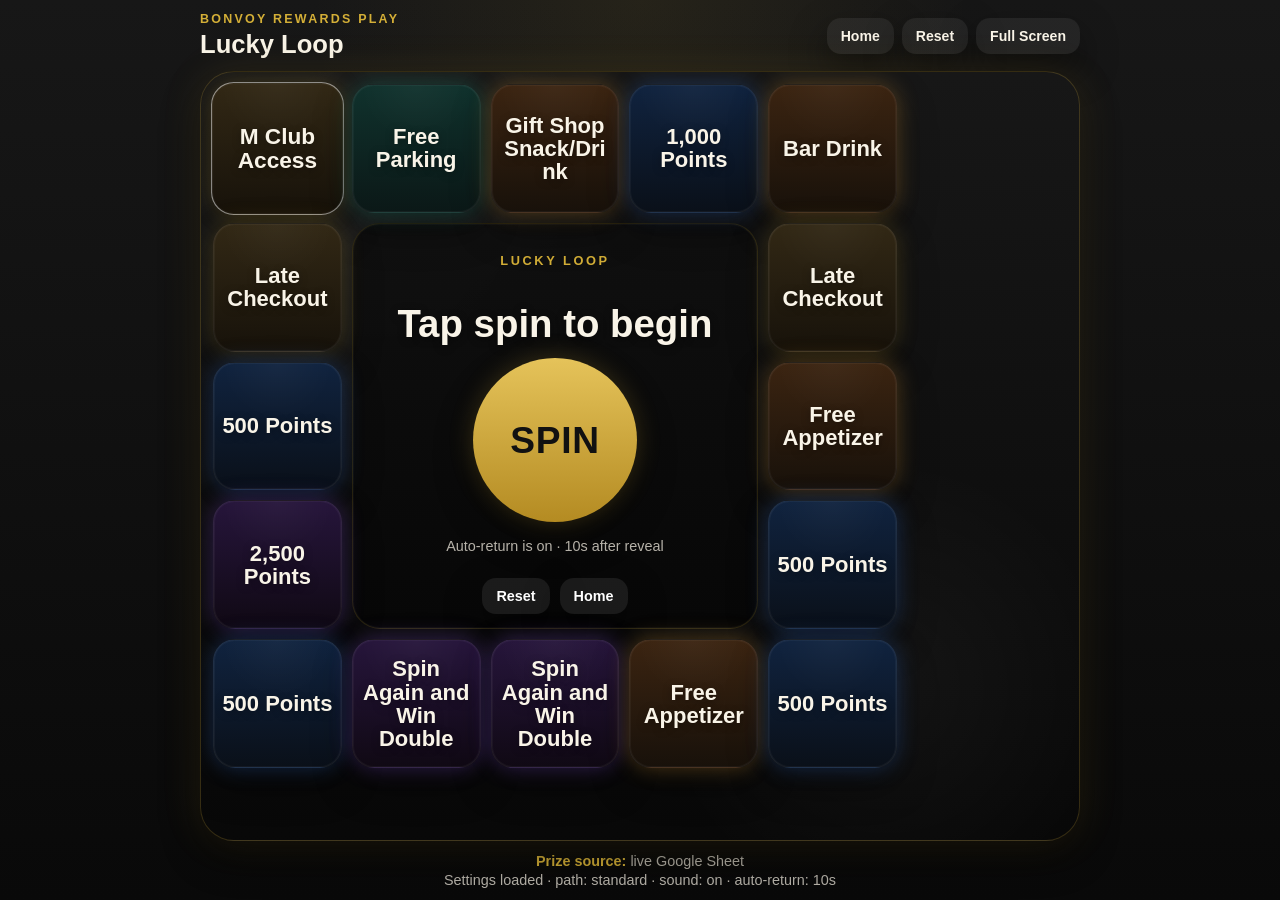
==== lucky-loop.html @ ee883c29 "Add files via upload" ====
<!DOCTYPE html>
<html lang="en">
<head>
  <meta charset="UTF-8" />
  <meta name="viewport" content="width=device-width, initial-scale=1.0" />
  <title>Lucky Loop</title>
  <style>
    :root {
      --bg1: #090909;
      --bg2: #171717;
      --panel: rgba(14, 14, 14, 0.92);
      --border: rgba(212, 175, 55, 0.18);
      --text: #f9f4e8;
      --muted: rgba(249,244,232,0.72);
      --gold: #d4af37;
      --gold-soft: rgba(212,175,55,0.18);
      --shadow: 0 16px 38px rgba(0,0,0,0.45);
    }

    * { box-sizing: border-box; }

    html, body {
      margin: 0;
      min-height: 100%;
      background:
        radial-gradient(circle at top, rgba(212,175,55,0.08), transparent 30%),
        linear-gradient(180deg, var(--bg2), var(--bg1));
      color: var(--text);
      font-family: Arial, Helvetica, sans-serif;
    }

    body {
      display: grid;
      place-items: center;
      padding: 12px;
      overflow: hidden;
    }

    .app {
      width: 100%;
      min-height: calc(100vh - 24px);
      display: grid;
      justify-items: center;
      grid-template-rows: auto 1fr auto;
      gap: 12px;
      position: relative;
    }

    .topbar {
      width: min(96vw, 880px);
      display: flex;
      align-items: center;
      justify-content: space-between;
      gap: 12px;
      color: var(--muted);
      font-size: 0.95rem;
    }

    .topbar .left {
      display: flex;
      align-items: center;
      gap: 12px;
      min-width: 0;
    }

    .title-wrap strong {
      display: block;
      color: var(--gold);
      letter-spacing: 0.18em;
      text-transform: uppercase;
      font-size: 0.78rem;
      margin-bottom: 4px;
    }

    .title-wrap span {
      display: block;
      color: var(--text);
      font-weight: 900;
      font-size: clamp(1.2rem, 2vw, 1.7rem);
      white-space: nowrap;
    }

    .top-actions {
      display: flex;
      align-items: center;
      gap: 8px;
      flex-wrap: wrap;
      justify-content: flex-end;
    }

    .mini-btn {
      border: 0;
      border-radius: 14px;
      background: rgba(255,255,255,0.06);
      color: var(--text);
      padding: 10px 14px;
      font-size: 0.88rem;
      font-weight: 800;
      cursor: pointer;
      box-shadow: var(--shadow);
    }

    .board-shell {
      width: min(96vw, 880px);
      padding: 12px;
      border-radius: 34px;
      border: 1px solid rgba(212,175,55,0.22);
      background:
        linear-gradient(180deg, rgba(24,24,24,0.96), rgba(8,8,8,0.98));
      box-shadow: 0 0 40px rgba(212,175,55,0.12), var(--shadow);
      position: relative;
      overflow: hidden;
    }

    .board-shell::before {
      content: "";
      position: absolute;
      inset: 0;
      background:
        radial-gradient(circle at 20% 20%, rgba(255,255,255,0.06), transparent 26%),
        radial-gradient(circle at 78% 80%, rgba(255,255,255,0.04), transparent 25%);
      pointer-events: none;
    }

    .board {
      position: relative;
      z-index: 1;
      width: min(92vw, 76vh);
      height: min(92vw, 76vh);
      display: grid;
      grid-template-columns: repeat(5, 1fr);
      grid-template-rows: repeat(5, 1fr);
      gap: 10px;
    }

    .tile {
      position: relative;
      border-radius: 22px;
      display: grid;
      place-items: center;
      text-align: center;
      padding: 8px;
      color: var(--text);
      user-select: none;
      box-shadow: var(--shadow);
      overflow: hidden;
      border: 1px solid rgba(255,255,255,0.07);
      background: linear-gradient(180deg, rgba(28,28,28,0.96), rgba(16,16,16,0.98));
      transition: transform 0.16s ease, box-shadow 0.16s ease;
    }

    .tile::before {
      content: "";
      position: absolute;
      inset: 0;
      background: radial-gradient(circle at top, rgba(255,255,255,0.08), transparent 40%);
      opacity: 0.4;
      pointer-events: none;
    }

    .tile-text {
      position: relative;
      z-index: 1;
      font-weight: 900;
      line-height: 1.05;
      font-size: clamp(12px, 1.8vw, 22px);
      word-break: break-word;
      max-width: 100%;
      text-shadow: 0 2px 8px rgba(0,0,0,0.35);
    }

    .tile.active {
      transform: scale(1.03);
      border-color: rgba(255,255,255,0.52);
      box-shadow:
        0 0 0 1px rgba(255,255,255,0.12) inset,
        0 0 28px rgba(255,255,255,0.38),
        0 0 28px rgba(212,175,55,0.22),
        var(--shadow);
      animation: pulseGlow 0.8s infinite;
    }

    @keyframes pulseGlow {
      0% { box-shadow: 0 0 0 1px rgba(255,255,255,0.07) inset, 0 0 14px rgba(255,255,255,0.15), 0 0 14px rgba(212,175,55,0.12), var(--shadow); }
      50% { box-shadow: 0 0 0 1px rgba(255,255,255,0.18) inset, 0 0 30px rgba(255,255,255,0.38), 0 0 30px rgba(212,175,55,0.28), var(--shadow); }
      100% { box-shadow: 0 0 0 1px rgba(255,255,255,0.07) inset, 0 0 14px rgba(255,255,255,0.15), 0 0 14px rgba(212,175,55,0.12), var(--shadow); }
    }

    .center-card {
      grid-column: 2 / span 3;
      grid-row: 2 / span 3;
      border-radius: 28px;
      background:
        linear-gradient(180deg, rgba(16,16,16,0.96), rgba(7,7,7,0.98));
      border: 1px solid rgba(212,175,55,0.18);
      display: grid;
      grid-template-rows: auto 1fr auto;
      padding: 16px 16px 14px;
      min-width: 0;
      min-height: 0;
      box-shadow: inset 0 0 0 1px rgba(255,255,255,0.03);
    }

    .top-controls,
    .mid-wrap,
    .bottom-controls {
      display: flex;
      align-items: center;
      justify-content: center;
    }

    .top-controls {
      justify-content: center;
      gap: 12px;
      flex-wrap: wrap;
      min-height: 42px;
    }

    .mid-wrap {
      flex-direction: column;
      text-align: center;
      gap: 14px;
      min-height: 0;
      padding: 8px 6px;
    }

    .eyebrow {
      color: var(--gold);
      text-transform: uppercase;
      letter-spacing: 0.2em;
      font-size: clamp(0.72rem, 1vw, 0.86rem);
      font-weight: 800;
    }

    .main-btn {
      width: clamp(7.3rem, 13vw, 10.2rem);
      height: clamp(7.3rem, 13vw, 10.2rem);
      border: 0;
      color: #111;
      font-weight: 900;
      font-size: clamp(1.35rem, 2.9vw, 2.6rem);
      letter-spacing: 0.02em;
      box-shadow: 0 0 24px rgba(212,175,55,0.22), var(--shadow);
      cursor: pointer;
      display: grid;
      place-items: center;
      padding: 0;
      touch-action: manipulation;
      user-select: none;
      -webkit-tap-highlight-color: transparent;
      background: linear-gradient(180deg, #e5c35a, #b48b22);
    }

    .main-btn.spin {
      border-radius: 999px;
    }

    .main-btn.stop {
      color: #fff;
      background: linear-gradient(180deg, #ba2424, #7e1515);
      clip-path: polygon(30% 0%, 70% 0%, 100% 30%, 100% 70%, 70% 100%, 30% 100%, 0% 70%, 0% 30%);
      border-radius: 12px;
    }

    .main-btn.disabled {
      background: #5a5a5a;
      color: #f0f0f0;
      opacity: 0.68;
      cursor: not-allowed;
    }

    .result {
      font-weight: 900;
      font-size: clamp(1.2rem, 3vw, 2.8rem);
      line-height: 1.05;
      text-shadow: 0 2px 8px rgba(0,0,0,0.45);
      max-width: 96%;
      word-break: break-word;
    }

    .hint {
      color: var(--muted);
      font-size: 0.9rem;
      line-height: 1.4;
      max-width: 24rem;
    }

    .bottom-controls {
      gap: 10px;
      flex-wrap: wrap;
    }

    .control-btn {
      border: 0;
      border-radius: 14px;
      background: rgba(255,255,255,0.08);
      color: #fff;
      padding: 10px 14px;
      font-size: 0.9rem;
      font-weight: 800;
      cursor: pointer;
      box-shadow: var(--shadow);
      touch-action: manipulation;
    }

    .footer-note {
      width: min(96vw, 880px);
      display: grid;
      gap: 3px;
      justify-items: center;
      text-align: center;
      color: var(--muted);
      font-size: 0.9rem;
    }

    .footer-note strong { color: var(--gold); }

    .winner-overlay {
      position: fixed;
      inset: 0;
      display: none;
      align-items: center;
      justify-content: center;
      background:
        radial-gradient(circle at center, rgba(255,255,255,0.05), transparent 25%),
        rgba(6,6,6,0.78);
      backdrop-filter: blur(4px);
      z-index: 80;
      overflow: hidden;
    }

    .winner-overlay.show { display: flex; }

    .winner-card {
      position: relative;
      width: min(92vw, 760px);
      padding: 34px 26px 30px;
      border-radius: 30px;
      border: 1px solid rgba(212,175,55,0.3);
      background: linear-gradient(180deg, rgba(23,23,23,0.98), rgba(8,8,8,0.99));
      text-align: center;
      box-shadow: 0 0 40px rgba(212,175,55,0.18), 0 30px 70px rgba(0,0,0,0.48);
      overflow: hidden;
      animation: winnerPop 0.4s ease;
    }

    @keyframes winnerPop {
      0% { transform: scale(0.88); opacity: 0; }
      100% { transform: scale(1); opacity: 1; }
    }

    .winner-card::before {
      content: "";
      position: absolute;
      inset: 0;
      background:
        radial-gradient(circle at top, rgba(255,255,255,0.09), transparent 35%),
        radial-gradient(circle at bottom, rgba(212,175,55,0.14), transparent 28%);
      pointer-events: none;
    }

    .winner-title {
      position: relative;
      z-index: 1;
      margin: 0;
      font-size: clamp(2.4rem, 7vw, 5.6rem);
      line-height: 0.96;
      font-weight: 900;
      text-transform: uppercase;
      letter-spacing: 0.04em;
      color: #fff7d8;
      text-shadow: 0 0 20px rgba(212,175,55,0.35), 0 4px 20px rgba(0,0,0,0.5);
    }

    .winner-sub {
      position: relative;
      z-index: 1;
      margin: 14px 0 10px;
      color: var(--gold);
      font-size: clamp(1rem, 1.6vw, 1.18rem);
      font-weight: 800;
      letter-spacing: 0.18em;
      text-transform: uppercase;
    }

    .winner-prize {
      position: relative;
      z-index: 1;
      margin: 0;
      font-size: clamp(1.6rem, 4vw, 3.2rem);
      line-height: 1.08;
      font-weight: 900;
      max-width: 90%;
      margin-inline: auto;
    }

    .winner-countdown {
      position: relative;
      z-index: 1;
      margin-top: 16px;
      color: var(--muted);
      font-size: 0.96rem;
      min-height: 1.2em;
    }

    .confetti {
      position: absolute;
      inset: 0;
      pointer-events: none;
      overflow: hidden;
    }

    .confetti span {
      position: absolute;
      top: -12%;
      width: 12px;
      height: 28px;
      border-radius: 999px;
      opacity: 0.9;
      animation: fall linear forwards;
      transform-origin: center;
    }

    @keyframes fall {
      0% { transform: translateY(-10vh) rotate(0deg); opacity: 0; }
      10% { opacity: 1; }
      100% { transform: translateY(115vh) rotate(360deg); opacity: 0.9; }
    }

    @media (orientation: portrait) {
      body { padding: 8px; }
      .app { min-height: calc(100vh - 16px); }
      .topbar, .board-shell, .footer-note { width: min(98vw, 760px); }
      .board {
        width: min(96vw, 68vh);
        height: min(96vw, 68vh);
        gap: 8px;
      }
      .tile { border-radius: 18px; padding: 7px; }
      .tile-text { font-size: clamp(11px, 2.5vw, 20px); }
      .center-card { padding: 12px; }
      .main-btn {
        width: clamp(6.6rem, 17vw, 8.8rem);
        height: clamp(6.6rem, 17vw, 8.8rem);
        font-size: clamp(1.25rem, 4vw, 2rem);
      }
      .result { font-size: clamp(1rem, 4vw, 2rem); }
      .control-btn, .mini-btn { padding: 9px 12px; font-size: 0.82rem; }
      .topbar { flex-wrap: wrap; justify-content: center; text-align: center; }
      .top-actions { justify-content: center; }
    }
  </style>
</head>
<body>
  <div class="app">
    <div class="topbar">
      <div class="left">
        <div class="title-wrap">
          <strong>Bonvoy Rewards Play</strong>
          <span>Lucky Loop</span>
        </div>
      </div>
      <div class="top-actions">
        <button class="mini-btn" id="homeBtn" type="button">Home</button>
        <button class="mini-btn" id="resetTopBtn" type="button">Reset</button>
        <button class="mini-btn" id="fullscreenBtn" type="button">Full Screen</button>
      </div>
    </div>

    <div class="board-shell">
      <div id="board" class="board"></div>
    </div>

    <div class="footer-note">
      <div><strong>Prize source:</strong> live Google Sheet</div>
      <div id="settingsReadout">Loading settings…</div>
    </div>
  </div>

  <div class="winner-overlay" id="winnerOverlay" aria-hidden="true">
    <div class="winner-card">
      <div class="confetti" id="confetti"></div>
      <h2 class="winner-title">Winner</h2>
      <div class="winner-sub">Congratulations</div>
      <p class="winner-prize" id="winnerPrize">Prize Name</p>
      <div class="winner-countdown" id="winnerCountdown"></div>
    </div>
  </div>

  <script>
    const STORAGE_KEY = 'bonvoyRewardsPlaySettings';
    const SHEET_URL = 'https://docs.google.com/spreadsheets/d/e/2PACX-1vTgWcTqPKI2xoPVMrQtN_7UNlDkkrFymRsMLnBNDWByUj6QgKfwq6oJbfYioTDtiuaW6JHJQuWBmwX-/pub?output=csv';

    const DEFAULT_SETTINGS = {
      autoReturnEnabled: true,
      autoReturnSeconds: 10,
      luckyLoopRandomPath: false,
      luckyLoopSound: true
    };

    const DEFAULT_PRIZES = [
      { label: '2,500 Points', accent: 'purple', weight: 4 },
      { label: 'Free Appetizer', accent: 'amber', weight: 6 },
      { label: '500 Points', accent: 'blue', weight: 10 },
      { label: 'M Club Access', accent: 'gold', weight: 2 },
      { label: 'Free Parking', accent: 'teal', weight: 4 },
      { label: 'Breakfast for 2', accent: 'teal', weight: 3 },
      { label: '1,000 Points', accent: 'blue', weight: 6 },
      { label: 'Gift Shop Snack/Drink', accent: 'amber', weight: 5 },
      { label: 'Bar Drink', accent: 'amber', weight: 4 },
      { label: 'Spin Again', accent: 'purple', weight: 3 },
      { label: 'Spin Again and Win Double', accent: 'purple', weight: 2 },
      { label: '1,500 Points', accent: 'blue', weight: 5 },
      { label: 'Starbucks Drink', accent: 'amber', weight: 4 },
      { label: 'Late Checkout', accent: 'gold', weight: 2 },
      { label: 'Room Upgrade', accent: 'gold', weight: 1 },
      { label: 'Bonus Treat', accent: 'teal', weight: 3 }
    ];

    const ACCENT_STYLES = {
      gold: { bg: 'linear-gradient(180deg, #322815, #17120a)', glow: 'rgba(212,175,55,0.22)' },
      teal: { bg: 'linear-gradient(180deg, #10322d, #0b1817)', glow: 'rgba(32,181,154,0.26)' },
      blue: { bg: 'linear-gradient(180deg, #10233f, #0a1019)', glow: 'rgba(61,135,255,0.26)' },
      purple: { bg: 'linear-gradient(180deg, #26153b, #100914)', glow: 'rgba(152,88,255,0.28)' },
      amber: { bg: 'linear-gradient(180deg, #3b2411, #18110a)', glow: 'rgba(255,179,65,0.28)' },
      red: { bg: 'linear-gradient(180deg, #401313, #190b0b)', glow: 'rgba(232,93,93,0.26)' },
      neutral: { bg: 'linear-gradient(180deg, #2a2a2a, #111111)', glow: 'rgba(255,255,255,0.18)' }
    };

    const N = 5;
    const boardEl = document.getElementById('board');
    const winnerOverlay = document.getElementById('winnerOverlay');
    const winnerPrizeEl = document.getElementById('winnerPrize');
    const winnerCountdownEl = document.getElementById('winnerCountdown');
    const settingsReadout = document.getElementById('settingsReadout');
    const confettiEl = document.getElementById('confetti');

    function getSettings() {
      try {
        const saved = JSON.parse(localStorage.getItem(STORAGE_KEY) || '{}');
        return { ...DEFAULT_SETTINGS, ...saved };
      } catch (err) {
        return { ...DEFAULT_SETTINGS };
      }
    }

    const settings = getSettings();

    function buildRingIndices(n) {
      const idx = [];
      for (let c = 0; c < n; c += 1) idx.push(c);
      for (let r = 1; r < n; r += 1) idx.push(r * n + (n - 1));
      for (let c = n - 2; c >= 0; c -= 1) idx.push((n - 1) * n + c);
      for (let r = n - 2; r >= 1; r -= 1) idx.push(r * n);
      return idx;
    }

    const ringCellIndices = buildRingIndices(N);
    const cellToRingPos = new Map(ringCellIndices.map((cell, i) => [cell, i]));

    const state = {
      settings,
      prizes: [...DEFAULT_PRIZES],
      ringPrizes: [],
      activeRingPos: 0,
      isSpinning: false,
      stopRequested: false,
      stopCountdown: null,
      actionMode: 'spin',
      lastWin: null,
      doubleNext: false,
      randomMode: !!settings.luckyLoopRandomPath,
      muted: !settings.luckyLoopSound,
      currentPrize: '',
      tickTimer: null,
      shuffleTimer: null,
      speed: 120,
      audioCtx: null,
      autoReturnTimer: null,
      countdownTimer: null
    };

    const ui = {
      tilesByCell: new Map(),
      mainButton: null,
      result: null,
      hint: null,
      fullscreenBtn: document.getElementById('fullscreenBtn')
    };

    function weightedPick(prizes) {
      const total = prizes.reduce((sum, prize) => sum + Math.max(1, Number(prize.weight) || 1), 0);
      let roll = Math.random() * total;
      for (const prize of prizes) {
        roll -= Math.max(1, Number(prize.weight) || 1);
        if (roll <= 0) return prize;
      }
      return prizes[prizes.length - 1];
    }

    function getWeightedRingPrizes(prizes, count) {
      const pool = [];
      while (pool.length < count) {
        pool.push({ ...weightedPick(prizes) });
      }
      return pool;
    }

    function parseCsvLine(line) {
      const result = [];
      let current = '';
      let inQuotes = false;
      for (let i = 0; i < line.length; i += 1) {
        const ch = line[i];
        const next = line[i + 1];
        if (ch === '"') {
          if (inQuotes && next === '"') {
            current += '"';
            i += 1;
          } else {
            inQuotes = !inQuotes;
          }
        } else if (ch === ',' && !inQuotes) {
          result.push(current.trim());
          current = '';
        } else {
          current += ch;
        }
      }
      result.push(current.trim());
      return result;
    }

    function normalizeHeader(value) {
      return String(value || '').trim().toLowerCase();
    }

    function accentFromValue(value) {
      const key = normalizeHeader(value);
      if (key.includes('teal')) return 'teal';
      if (key.includes('blue')) return 'blue';
      if (key.includes('purple')) return 'purple';
      if (key.includes('amber')) return 'amber';
      if (key.includes('gold')) return 'gold';
      if (key.includes('red')) return 'red';
      return 'neutral';
    }

    function ensureAudio() {
      if (!state.audioCtx) {
        const Ctx = window.AudioContext || window.webkitAudioContext;
        if (Ctx) state.audioCtx = new Ctx();
      }
      return state.audioCtx;
    }

    function unlockAudio() {
      const ctx = ensureAudio();
      if (!ctx) return;
      const resume = () => {
        if (ctx.state === 'suspended') ctx.resume().catch(() => {});
      };
      resume();
      setTimeout(resume, 40);
    }

    function beep(step = 0) {
      if (state.muted) return;
      const ctx = ensureAudio();
      if (!ctx || ctx.state !== 'running') return;
      const scale = [523.25, 587.33, 659.25, 783.99, 987.77];
      const freq = scale[step % scale.length];
      const o1 = ctx.createOscillator();
      const o2 = ctx.createOscillator();
      const g = ctx.createGain();
      o1.type = 'square';
      o2.type = 'triangle';
      o1.frequency.setValueAtTime(freq * 0.9, ctx.currentTime);
      o2.frequency.setValueAtTime(freq * 1.35, ctx.currentTime);
      g.gain.setValueAtTime(0.075, ctx.currentTime);
      g.gain.exponentialRampToValueAtTime(0.00001, ctx.currentTime + 0.11);
      o1.connect(g); o2.connect(g); g.connect(ctx.destination);
      o1.start(); o2.start();
      o1.stop(ctx.currentTime + 0.12); o2.stop(ctx.currentTime + 0.12);
    }

    function winSound() {
      if (state.muted) return;
      const ctx = ensureAudio();
      if (!ctx || ctx.state !== 'running') return;
      const notes = [523.25, 659.25, 783.99, 1046.5];
      notes.forEach((f, i) => {
        const o = ctx.createOscillator();
        const h = ctx.createOscillator();
        const g = ctx.createGain();
        const t = ctx.currentTime + i * 0.08;
        o.type = 'triangle';
        h.type = 'sine';
        o.frequency.value = f;
        h.frequency.value = f * 2;
        g.gain.setValueAtTime(0.09, t);
        g.gain.exponentialRampToValueAtTime(0.00001, t + 0.34);
        o.connect(g); h.connect(g); g.connect(ctx.destination);
        o.start(t); h.start(t);
        o.stop(t + 0.36); h.stop(t + 0.36);
      });
    }

    function clearTimers() {
      if (state.tickTimer) clearTimeout(state.tickTimer);
      if (state.shuffleTimer) clearInterval(state.shuffleTimer);
      if (state.autoReturnTimer) clearTimeout(state.autoReturnTimer);
      if (state.countdownTimer) clearInterval(state.countdownTimer);
      state.tickTimer = null;
      state.shuffleTimer = null;
      state.autoReturnTimer = null;
      state.countdownTimer = null;
    }

    function updateActiveTile() {
      for (const [cellIndex, tile] of ui.tilesByCell.entries()) {
        const ringPos = cellToRingPos.get(cellIndex);
        tile.classList.toggle('active', ringPos === state.activeRingPos);
      }
    }

    function updateCenter() {
      if (state.actionMode === 'spin') {
        ui.mainButton.textContent = 'SPIN';
        ui.mainButton.className = 'main-btn spin' + (state.isSpinning ? ' disabled' : '');
        ui.mainButton.disabled = state.isSpinning;
      } else {
        ui.mainButton.textContent = state.stopRequested ? 'STOPPING' : 'STOP';
        ui.mainButton.className = 'main-btn stop' + (state.stopRequested ? ' disabled' : '');
        ui.mainButton.disabled = state.stopRequested;
      }

      ui.result.textContent = state.lastWin || (state.stopRequested ? 'Stopping…' : 'Tap spin to begin');
      ui.hint.textContent = state.settings.autoReturnEnabled
        ? `Auto-return is on · ${state.settings.autoReturnSeconds}s after reveal`
        : 'Auto-return is off · stays on this game';
      ui.fullscreenBtn.textContent = document.fullscreenElement ? 'Exit Full Screen' : 'Full Screen';
    }

    function render() {
      updateActiveTile();
      updateCenter();
    }

    function applyPrizeTextAndColors() {
      for (const [cellIndex, tile] of ui.tilesByCell.entries()) {
        const ringPos = cellToRingPos.get(cellIndex);
        const prize = state.ringPrizes[ringPos];
        const accent = ACCENT_STYLES[prize?.accent] || ACCENT_STYLES.neutral;
        tile.style.background = accent.bg;
        tile.style.boxShadow = `0 0 0 1px rgba(255,255,255,0.04) inset, 0 0 22px ${accent.glow}, var(--shadow)`;
        tile.firstChild.textContent = prize?.label || '';
      }
    }

    function hideWinnerOverlay() {
      winnerOverlay.classList.remove('show');
      winnerOverlay.setAttribute('aria-hidden', 'true');
      winnerCountdownEl.textContent = '';
      confettiEl.innerHTML = '';
    }

    function showWinnerOverlay(prizeLabel) {
      winnerPrizeEl.textContent = prizeLabel;
      winnerOverlay.classList.add('show');
      winnerOverlay.setAttribute('aria-hidden', 'false');
      confettiEl.innerHTML = '';
      const colors = ['#d4af37', '#f8f4e8', '#ffcf69', '#ffffff'];
      for (let i = 0; i < 28; i += 1) {
        const piece = document.createElement('span');
        piece.style.left = `${Math.random() * 100}%`;
        piece.style.background = colors[i % colors.length];
        piece.style.animationDuration = `${3 + Math.random() * 1.8}s`;
        piece.style.animationDelay = `${Math.random() * 0.5}s`;
        piece.style.transform = `rotate(${Math.random() * 180}deg)`;
        confettiEl.appendChild(piece);
      }

      if (state.settings.autoReturnEnabled) {
        let seconds = state.settings.autoReturnSeconds;
        winnerCountdownEl.textContent = `Returning to menu in ${seconds}s`;
        state.countdownTimer = setInterval(() => {
          seconds -= 1;
          if (seconds > 0) {
            winnerCountdownEl.textContent = `Returning to menu in ${seconds}s`;
          }
        }, 1000);
        state.autoReturnTimer = setTimeout(() => {
          window.location.href = 'index.html';
        }, state.settings.autoReturnSeconds * 1000);
      }
    }

    function finalizeWin() {
      const win = state.currentPrize || state.ringPrizes[state.activeRingPos]?.label || 'Mystery Prize';
      let finalLabel = win;

      if (win === 'Spin Again') {
        state.lastWin = 'Spin Again!';
        state.actionMode = 'spin';
        winSound();
        render();
        showWinnerOverlay('Spin Again');
        return;
      }

      if (win === 'Spin Again and Win Double') {
        state.lastWin = 'Spin Again and Win Double!';
        state.doubleNext = true;
        state.actionMode = 'spin';
        winSound();
        render();
        showWinnerOverlay('Spin Again and Win Double');
        return;
      }

      if (state.doubleNext) {
        finalLabel = `${win} — Double!`;
      }

      state.lastWin = finalLabel;
      state.doubleNext = false;
      state.actionMode = 'spin';
      winSound();
      render();
      showWinnerOverlay(finalLabel);
    }

    function stepOnce() {
      if (state.randomMode) {
        let next = Math.floor(Math.random() * ringCellIndices.length);
        if (next === state.activeRingPos) next = (next + 1) % ringCellIndices.length;
        state.activeRingPos = next;
      } else {
        state.activeRingPos = (state.activeRingPos + 1) % ringCellIndices.length;
      }

      state.currentPrize = state.ringPrizes[state.activeRingPos]?.label || '';
      beep(state.activeRingPos);

      if (state.stopRequested) {
        state.stopCountdown -= 1;
        state.speed = Math.min(420, state.speed + 70);

        if (state.stopCountdown <= 0) {
          state.isSpinning = false;
          state.stopRequested = false;
          state.stopCountdown = null;
          state.tickTimer = null;
          render();
          setTimeout(finalizeWin, 220);
          return;
        }
      } else {
        state.speed = Math.max(state.randomMode ? 90 : 60, state.speed - 6);
      }

      render();
      state.tickTimer = setTimeout(stepOnce, state.speed);
    }

    function startSpinLoop() {
      state.isSpinning = true;
      state.speed = state.randomMode ? 140 : 110;
      state.tickTimer = setTimeout(stepOnce, state.speed);
      render();
    }

    function startSpin() {
      unlockAudio();
      if (state.actionMode !== 'spin' || state.isSpinning) return;

      hideWinnerOverlay();
      clearTimers();
      state.lastWin = null;
      state.isSpinning = true;
      state.stopRequested = false;
      state.stopCountdown = null;
      state.actionMode = 'stop';
      state.ringPrizes = getWeightedRingPrizes(state.prizes, ringCellIndices.length);
      applyPrizeTextAndColors();
      render();

      let ticks = 0;
      state.shuffleTimer = setInterval(() => {
        state.ringPrizes = getWeightedRingPrizes(state.prizes, ringCellIndices.length);
        applyPrizeTextAndColors();
        ticks += 1;
        beep(ticks);

        if (ticks >= 12) {
          clearInterval(state.shuffleTimer);
          state.shuffleTimer = null;
          state.activeRingPos = Math.floor(Math.random() * ringCellIndices.length);
          state.currentPrize = state.ringPrizes[state.activeRingPos]?.label || '';
          render();
          startSpinLoop();
        }
      }, 60);
    }

    function requestStop(ev) {
      if (ev) {
        ev.preventDefault();
        ev.stopPropagation();
      }
      unlockAudio();
      if (state.actionMode !== 'stop' || state.stopRequested) return;
      state.stopRequested = true;
      state.stopCountdown = 4;
      render();
    }

    function resetBoard() {
      unlockAudio();
      clearTimers();
      hideWinnerOverlay();
      state.activeRingPos = 0;
      state.isSpinning = false;
      state.stopRequested = false;
      state.stopCountdown = null;
      state.actionMode = 'spin';
      state.lastWin = null;
      state.doubleNext = false;
      state.currentPrize = '';
      state.speed = 120;
      state.ringPrizes = getWeightedRingPrizes(state.prizes, ringCellIndices.length);
      applyPrizeTextAndColors();
      render();
    }

    function toggleFullScreen() {
      unlockAudio();
      if (!document.fullscreenElement) {
        document.documentElement.requestFullscreen().catch(() => {});
      } else {
        document.exitFullscreen().catch(() => {});
      }
      setTimeout(render, 50);
    }

    function buildBoard() {
      boardEl.innerHTML = '';
      ui.tilesByCell = new Map();

      for (let cellIndex = 0; cellIndex < N * N; cellIndex += 1) {
        const r = Math.floor(cellIndex / N);
        const c = cellIndex % N;
        const inCenter = r >= 1 && r <= 3 && c >= 1 && c <= 3;

        if (inCenter && r === 1 && c === 1) {
          const center = document.createElement('div');
          center.className = 'center-card';

          const top = document.createElement('div');
          top.className = 'top-controls';
          const eyebrow = document.createElement('div');
          eyebrow.className = 'eyebrow';
          eyebrow.textContent = 'Lucky Loop';
          top.appendChild(eyebrow);

          const middle = document.createElement('div');
          middle.className = 'mid-wrap';

          const result = document.createElement('div');
          result.className = 'result';
          middle.appendChild(result);
          ui.result = result;

          const mainButton = document.createElement('button');
          mainButton.className = 'main-btn spin';
          mainButton.type = 'button';
          mainButton.addEventListener('click', () => {
            if (state.actionMode === 'spin') startSpin();
            else requestStop();
          });
          mainButton.addEventListener('pointerdown', (e) => {
            if (state.actionMode === 'stop') requestStop(e);
          });
          middle.appendChild(mainButton);
          ui.mainButton = mainButton;

          const hint = document.createElement('div');
          hint.className = 'hint';
          middle.appendChild(hint);
          ui.hint = hint;

          const bottom = document.createElement('div');
          bottom.className = 'bottom-controls';

          const reset = document.createElement('button');
          reset.className = 'control-btn';
          reset.type = 'button';
          reset.textContent = 'Reset';
          reset.addEventListener('click', resetBoard);

          const home = document.createElement('button');
          home.className = 'control-btn';
          home.type = 'button';
          home.textContent = 'Home';
          home.addEventListener('click', () => { window.location.href = 'index.html'; });

          bottom.appendChild(reset);
          bottom.appendChild(home);

          center.appendChild(top);
          center.appendChild(middle);
          center.appendChild(bottom);
          boardEl.appendChild(center);
          continue;
        }

        if (inCenter) continue;

        const tile = document.createElement('div');
        tile.className = 'tile';
        const text = document.createElement('div');
        text.className = 'tile-text';
        tile.appendChild(text);

        boardEl.appendChild(tile);
        ui.tilesByCell.set(cellIndex, tile);
      }
    }

    async function loadSheet() {
      try {
        const res = await fetch(SHEET_URL);
        const csv = await res.text();
        const cleaned = csv.replace(/^\uFEFF/, '').replace(/\r\n/g, '\n').replace(/\r/g, '\n').trim();
        const lines = cleaned.split('\n').filter(Boolean);
        if (!lines.length) throw new Error('No rows returned');

        const headers = parseCsvLine(lines[0]).map(normalizeHeader);
        const getIndex = (...names) => headers.findIndex((header) => names.includes(header));

        const idxActive = getIndex('active');
        const idxLabel = getIndex('prize label', 'label', 'name');
        const idxAccent = getIndex('accent', 'color');
        const idxWeight = getIndex('weight');

        const parsed = lines.slice(1)
          .map((line) => parseCsvLine(line))
          .map((cols) => ({
            active: idxActive >= 0 ? normalizeHeader(cols[idxActive]) : 'yes',
            label: idxLabel >= 0 ? String(cols[idxLabel] || '').trim() : '',
            accent: idxAccent >= 0 ? accentFromValue(cols[idxAccent]) : 'neutral',
            weight: idxWeight >= 0 ? Math.max(1, Number(cols[idxWeight]) || 1) : 1
          }))
          .filter((row) => row.label)
          .filter((row) => !['no', 'false', '0'].includes(row.active));

        if (parsed.length) state.prizes = parsed;
      } catch (err) {
        console.warn('Failed to load sheet prizes', err);
      }

      state.ringPrizes = getWeightedRingPrizes(state.prizes, ringCellIndices.length);
      applyPrizeTextAndColors();
      render();
    }

    document.getElementById('homeBtn').addEventListener('click', () => { window.location.href = 'index.html'; });
    document.getElementById('resetTopBtn').addEventListener('click', resetBoard);
    document.getElementById('fullscreenBtn').addEventListener('click', toggleFullScreen);
    winnerOverlay.addEventListener('click', hideWinnerOverlay);
    document.addEventListener('fullscreenchange', render);

    const oneTimeUnlock = () => {
      unlockAudio();
      document.removeEventListener('pointerdown', oneTimeUnlock);
      document.removeEventListener('touchstart', oneTimeUnlock);
      document.removeEventListener('click', oneTimeUnlock);
    };

    document.addEventListener('pointerdown', oneTimeUnlock, { passive: true });
    document.addEventListener('touchstart', oneTimeUnlock, { passive: true });
    document.addEventListener('click', oneTimeUnlock, { passive: true });

    settingsReadout.textContent = `Settings loaded · path: ${state.randomMode ? 'random' : 'standard'} · sound: ${state.muted ? 'off' : 'on'} · auto-return: ${state.settings.autoReturnEnabled ? `${state.settings.autoReturnSeconds}s` : 'off'}`;

    buildBoard();
    state.ringPrizes = getWeightedRingPrizes(state.prizes, ringCellIndices.length);
    applyPrizeTextAndColors();
    render();
    loadSheet();
  </script>
</body>
</html>
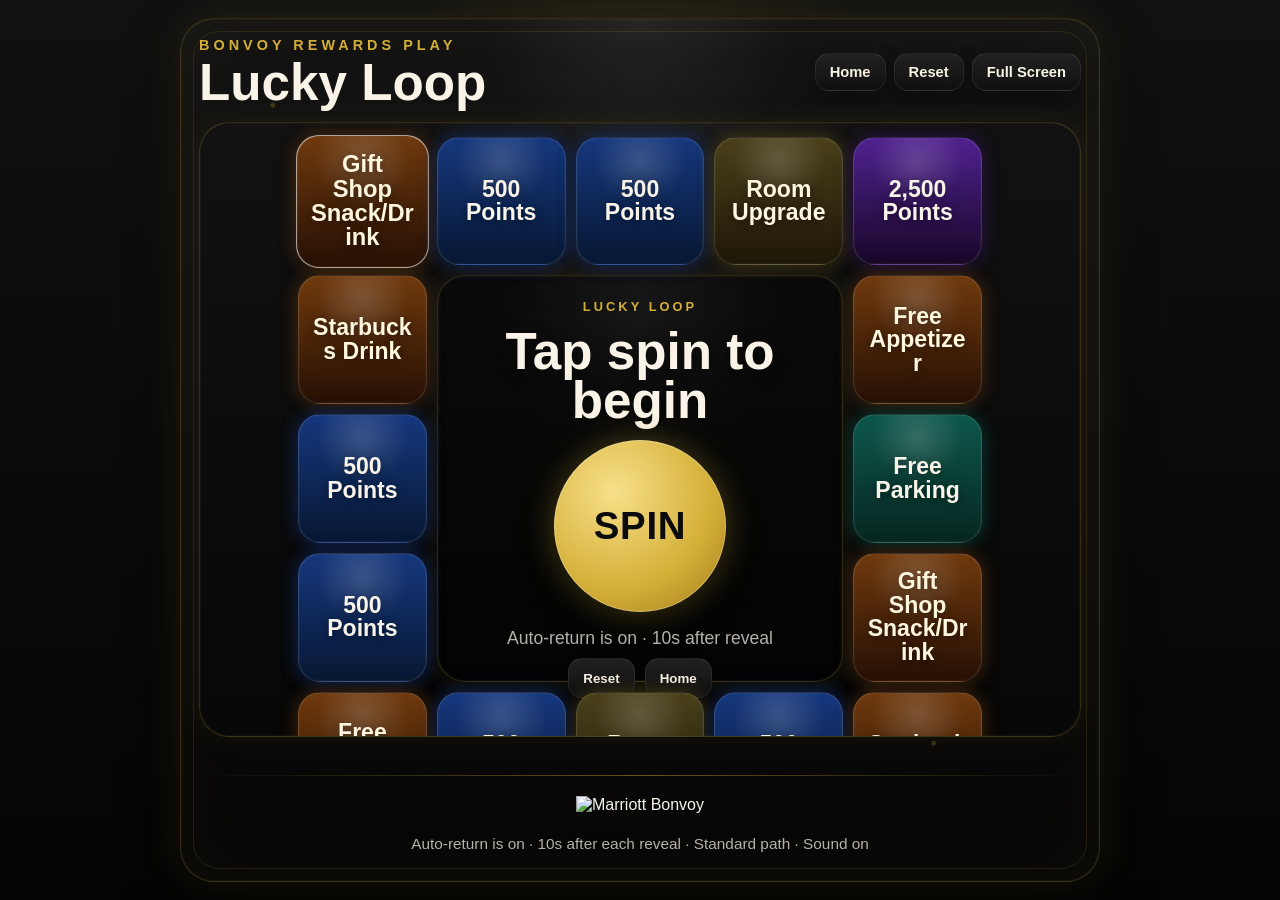
==== commit f86b132a: "Add files via upload" ====
--- a/lucky-loop.html
+++ b/lucky-loop.html
@@ -6,498 +6,300 @@
   <title>Lucky Loop</title>
   <style>
     :root {
-      --bg1: #090909;
-      --bg2: #171717;
-      --panel: rgba(14, 14, 14, 0.92);
-      --border: rgba(212, 175, 55, 0.18);
-      --text: #f9f4e8;
-      --muted: rgba(249,244,232,0.72);
-      --gold: #d4af37;
-      --gold-soft: rgba(212,175,55,0.18);
-      --shadow: 0 16px 38px rgba(0,0,0,0.45);
-    }
-
-    * { box-sizing: border-box; }
-
-    html, body {
-      margin: 0;
-      min-height: 100%;
+      --bg:#050505;
+      --bg2:#121212;
+      --panel:#0b0b0b;
+      --panel2:#151515;
+      --gold:#d4af37;
+      --gold-strong:#f1d274;
+      --gold-soft:rgba(212,175,55,.18);
+      --text:#faf4e8;
+      --muted:rgba(250,244,232,.72);
+      --line:rgba(212,175,55,.22);
+      --shadow:0 20px 52px rgba(0,0,0,.58);
+      --blue:#2668ff;
+      --teal:#0fa58d;
+      --purple:#6f2bce;
+      --amber:#8c4a12;
+      --goldTile:#5a4914;
+    }
+    *{box-sizing:border-box}
+    html,body{height:100%;margin:0}
+    body{
+      font-family:Arial, Helvetica, sans-serif;
+      color:var(--text);
       background:
-        radial-gradient(circle at top, rgba(212,175,55,0.08), transparent 30%),
-        linear-gradient(180deg, var(--bg2), var(--bg1));
-      color: var(--text);
-      font-family: Arial, Helvetica, sans-serif;
-    }
-
-    body {
-      display: grid;
-      place-items: center;
-      padding: 12px;
-      overflow: hidden;
-    }
-
-    .app {
-      width: 100%;
-      min-height: calc(100vh - 24px);
-      display: grid;
-      justify-items: center;
-      grid-template-rows: auto 1fr auto;
-      gap: 12px;
-      position: relative;
-    }
-
-    .topbar {
-      width: min(96vw, 880px);
-      display: flex;
-      align-items: center;
-      justify-content: space-between;
-      gap: 12px;
-      color: var(--muted);
-      font-size: 0.95rem;
-    }
-
-    .topbar .left {
-      display: flex;
-      align-items: center;
-      gap: 12px;
-      min-width: 0;
-    }
-
-    .title-wrap strong {
-      display: block;
-      color: var(--gold);
-      letter-spacing: 0.18em;
-      text-transform: uppercase;
-      font-size: 0.78rem;
-      margin-bottom: 4px;
-    }
-
-    .title-wrap span {
-      display: block;
-      color: var(--text);
-      font-weight: 900;
-      font-size: clamp(1.2rem, 2vw, 1.7rem);
-      white-space: nowrap;
-    }
-
-    .top-actions {
-      display: flex;
-      align-items: center;
-      gap: 8px;
-      flex-wrap: wrap;
-      justify-content: flex-end;
-    }
-
-    .mini-btn {
-      border: 0;
-      border-radius: 14px;
-      background: rgba(255,255,255,0.06);
-      color: var(--text);
-      padding: 10px 14px;
-      font-size: 0.88rem;
-      font-weight: 800;
-      cursor: pointer;
-      box-shadow: var(--shadow);
-    }
-
-    .board-shell {
-      width: min(96vw, 880px);
-      padding: 12px;
-      border-radius: 34px;
-      border: 1px solid rgba(212,175,55,0.22);
+        radial-gradient(circle at 50% 12%, rgba(212,175,55,.12), transparent 24%),
+        linear-gradient(180deg, #111111 0%, #040404 100%);
+      overflow:hidden;
+    }
+    .screen{
+      width:100vw;height:100vh;padding:18px;
+      display:flex;justify-content:center;align-items:center;
+    }
+    .frame{
+      position:relative;
+      width:min(100%, 920px);
+      height:min(calc(100vh - 36px), 1600px);
+      border-radius:34px;
+      border:1px solid var(--line);
+      background:linear-gradient(180deg, rgba(19,19,19,.99), rgba(6,6,6,.995));
+      box-shadow: inset 0 0 0 1px rgba(255,255,255,.03), inset 0 0 70px rgba(212,175,55,.05), 0 0 42px rgba(212,175,55,.12), var(--shadow);
+      overflow:hidden;
+      display:grid;
+      grid-template-rows:auto 1fr auto;
+      gap:14px;
+      padding:18px 18px 16px;
+    }
+    .frame::before,.frame::after{content:"";position:absolute;inset:0;pointer-events:none}
+    .frame::before{
       background:
-        linear-gradient(180deg, rgba(24,24,24,0.96), rgba(8,8,8,0.98));
-      box-shadow: 0 0 40px rgba(212,175,55,0.12), var(--shadow);
-      position: relative;
-      overflow: hidden;
-    }
-
-    .board-shell::before {
-      content: "";
-      position: absolute;
-      inset: 0;
+        radial-gradient(circle at 10% 10%, rgba(212,175,55,.26) 0 2px, transparent 3px),
+        radial-gradient(circle at 90% 14%, rgba(212,175,55,.22) 0 2px, transparent 3px),
+        radial-gradient(circle at 16% 76%, rgba(212,175,55,.16) 0 2px, transparent 3px),
+        radial-gradient(circle at 82% 84%, rgba(212,175,55,.22) 0 2px, transparent 3px),
+        radial-gradient(circle at 50% 0%, rgba(255,255,255,.08), transparent 18%);
+      opacity:.95;
+    }
+    .frame::after{inset:12px;border-radius:26px;border:1px solid rgba(212,175,55,.12)}
+    .topbar{
+      position:relative;z-index:1;
+      display:flex;align-items:center;justify-content:space-between;gap:14px;
+    }
+    .brand{display:grid;gap:6px}
+    .eyebrow{color:var(--gold);font-size:.9rem;letter-spacing:.28em;text-transform:uppercase;font-weight:800}
+    .title{font-size:clamp(2rem,4vw,3.7rem);font-weight:900;line-height:.95;margin:0}
+    .top-actions{display:flex;gap:8px;flex-wrap:wrap;justify-content:flex-end}
+    .mini-btn{
+      border:1px solid rgba(255,255,255,.07);
+      background:linear-gradient(180deg, rgba(35,35,35,.96), rgba(16,16,16,.98));
+      color:var(--text);cursor:pointer;
+      border-radius:14px;padding:10px 14px;font-weight:800;font-size:.92rem;
+      box-shadow:0 10px 22px rgba(0,0,0,.32);
+    }
+    .board-area{
+      position:relative;z-index:1;
+      min-height:0;
+      display:grid;
+      grid-template-rows:auto 1fr auto;
+      gap:12px;
+    }
+    .board-shell{
+      position:relative;
+      min-height:0;
+      border-radius:30px;
+      border:1px solid rgba(212,175,55,.22);
       background:
-        radial-gradient(circle at 20% 20%, rgba(255,255,255,0.06), transparent 26%),
-        radial-gradient(circle at 78% 80%, rgba(255,255,255,0.04), transparent 25%);
-      pointer-events: none;
-    }
-
-    .board {
-      position: relative;
-      z-index: 1;
-      width: min(92vw, 76vh);
-      height: min(92vw, 76vh);
-      display: grid;
-      grid-template-columns: repeat(5, 1fr);
-      grid-template-rows: repeat(5, 1fr);
-      gap: 10px;
-    }
-
-    .tile {
-      position: relative;
-      border-radius: 22px;
-      display: grid;
-      place-items: center;
-      text-align: center;
-      padding: 8px;
-      color: var(--text);
-      user-select: none;
-      box-shadow: var(--shadow);
-      overflow: hidden;
-      border: 1px solid rgba(255,255,255,0.07);
-      background: linear-gradient(180deg, rgba(28,28,28,0.96), rgba(16,16,16,0.98));
-      transition: transform 0.16s ease, box-shadow 0.16s ease;
-    }
-
-    .tile::before {
-      content: "";
-      position: absolute;
-      inset: 0;
-      background: radial-gradient(circle at top, rgba(255,255,255,0.08), transparent 40%);
-      opacity: 0.4;
-      pointer-events: none;
-    }
-
-    .tile-text {
-      position: relative;
-      z-index: 1;
-      font-weight: 900;
-      line-height: 1.05;
-      font-size: clamp(12px, 1.8vw, 22px);
-      word-break: break-word;
-      max-width: 100%;
-      text-shadow: 0 2px 8px rgba(0,0,0,0.35);
-    }
-
-    .tile.active {
-      transform: scale(1.03);
-      border-color: rgba(255,255,255,0.52);
-      box-shadow:
-        0 0 0 1px rgba(255,255,255,0.12) inset,
-        0 0 28px rgba(255,255,255,0.38),
-        0 0 28px rgba(212,175,55,0.22),
-        var(--shadow);
-      animation: pulseGlow 0.8s infinite;
-    }
-
+        radial-gradient(circle at top, rgba(255,255,255,.06), transparent 30%),
+        linear-gradient(180deg, rgba(18,18,18,.99), rgba(7,7,7,.995));
+      box-shadow:0 0 30px rgba(212,175,55,.08), inset 0 0 0 1px rgba(255,255,255,.03);
+      padding:14px;
+      overflow:hidden;
+      display:grid;
+      place-items:center;
+    }
+    .board{
+      width:min(100%, 76vh);
+      aspect-ratio:1/1;
+      display:grid;
+      grid-template-columns:repeat(5,1fr);
+      grid-template-rows:repeat(5,1fr);
+      gap:10px;
+      position:relative;
+    }
+    .tile{
+      position:relative;
+      border-radius:22px;
+      display:grid;place-items:center;
+      text-align:center;padding:10px;
+      overflow:hidden;
+      border:1px solid rgba(255,255,255,.12);
+      box-shadow: inset 0 0 0 1px rgba(255,255,255,.03), 0 0 20px rgba(0,0,0,.45);
+      transition: transform .16s ease, box-shadow .16s ease, border-color .16s ease;
+    }
+    .tile::before{
+      content:"";position:absolute;inset:0;
+      background:radial-gradient(circle at 50% 18%, rgba(255,255,255,.12), transparent 38%);
+      opacity:.55;pointer-events:none;
+    }
+    .tile-text{
+      position:relative;z-index:1;
+      font-weight:900;
+      line-height:1.02;
+      font-size:clamp(14px,1.8vw,24px);
+      text-shadow:0 2px 10px rgba(0,0,0,.45);
+      max-width:96%;
+      word-break:break-word;
+      white-space:normal;
+      overflow-wrap:anywhere;
+    }
+    .tile.active{
+      transform:scale(1.03);
+      border-color:rgba(255,255,255,.62);
+      box-shadow: inset 0 0 0 1px rgba(255,255,255,.14), 0 0 26px rgba(255,255,255,.24), 0 0 28px rgba(212,175,55,.28), 0 0 16px currentColor;
+      animation:pulseGlow .85s infinite;
+    }
     @keyframes pulseGlow {
-      0% { box-shadow: 0 0 0 1px rgba(255,255,255,0.07) inset, 0 0 14px rgba(255,255,255,0.15), 0 0 14px rgba(212,175,55,0.12), var(--shadow); }
-      50% { box-shadow: 0 0 0 1px rgba(255,255,255,0.18) inset, 0 0 30px rgba(255,255,255,0.38), 0 0 30px rgba(212,175,55,0.28), var(--shadow); }
-      100% { box-shadow: 0 0 0 1px rgba(255,255,255,0.07) inset, 0 0 14px rgba(255,255,255,0.15), 0 0 14px rgba(212,175,55,0.12), var(--shadow); }
-    }
-
-    .center-card {
-      grid-column: 2 / span 3;
-      grid-row: 2 / span 3;
-      border-radius: 28px;
+      0% { filter:brightness(1); }
+      50% { filter:brightness(1.16); }
+      100% { filter:brightness(1); }
+    }
+    .center-card{
+      grid-column:2 / span 3;
+      grid-row:2 / span 3;
+      border-radius:28px;
+      border:1px solid rgba(212,175,55,.2);
       background:
-        linear-gradient(180deg, rgba(16,16,16,0.96), rgba(7,7,7,0.98));
-      border: 1px solid rgba(212,175,55,0.18);
-      display: grid;
-      grid-template-rows: auto 1fr auto;
-      padding: 16px 16px 14px;
-      min-width: 0;
-      min-height: 0;
-      box-shadow: inset 0 0 0 1px rgba(255,255,255,0.03);
-    }
-
-    .top-controls,
-    .mid-wrap,
-    .bottom-controls {
-      display: flex;
-      align-items: center;
-      justify-content: center;
-    }
-
-    .top-controls {
-      justify-content: center;
-      gap: 12px;
-      flex-wrap: wrap;
-      min-height: 42px;
-    }
-
-    .mid-wrap {
-      flex-direction: column;
-      text-align: center;
-      gap: 14px;
-      min-height: 0;
-      padding: 8px 6px;
-    }
-
-    .eyebrow {
-      color: var(--gold);
-      text-transform: uppercase;
-      letter-spacing: 0.2em;
-      font-size: clamp(0.72rem, 1vw, 0.86rem);
-      font-weight: 800;
-    }
-
-    .main-btn {
-      width: clamp(7.3rem, 13vw, 10.2rem);
-      height: clamp(7.3rem, 13vw, 10.2rem);
-      border: 0;
-      color: #111;
-      font-weight: 900;
-      font-size: clamp(1.35rem, 2.9vw, 2.6rem);
-      letter-spacing: 0.02em;
-      box-shadow: 0 0 24px rgba(212,175,55,0.22), var(--shadow);
-      cursor: pointer;
-      display: grid;
-      place-items: center;
-      padding: 0;
-      touch-action: manipulation;
-      user-select: none;
-      -webkit-tap-highlight-color: transparent;
-      background: linear-gradient(180deg, #e5c35a, #b48b22);
-    }
-
-    .main-btn.spin {
-      border-radius: 999px;
-    }
-
-    .main-btn.stop {
-      color: #fff;
-      background: linear-gradient(180deg, #ba2424, #7e1515);
-      clip-path: polygon(30% 0%, 70% 0%, 100% 30%, 100% 70%, 70% 100%, 30% 100%, 0% 70%, 0% 30%);
-      border-radius: 12px;
-    }
-
-    .main-btn.disabled {
-      background: #5a5a5a;
-      color: #f0f0f0;
-      opacity: 0.68;
-      cursor: not-allowed;
-    }
-
-    .result {
-      font-weight: 900;
-      font-size: clamp(1.2rem, 3vw, 2.8rem);
-      line-height: 1.05;
-      text-shadow: 0 2px 8px rgba(0,0,0,0.45);
-      max-width: 96%;
-      word-break: break-word;
-    }
-
-    .hint {
-      color: var(--muted);
-      font-size: 0.9rem;
-      line-height: 1.4;
-      max-width: 24rem;
-    }
-
-    .bottom-controls {
-      gap: 10px;
-      flex-wrap: wrap;
-    }
-
-    .control-btn {
-      border: 0;
-      border-radius: 14px;
-      background: rgba(255,255,255,0.08);
-      color: #fff;
-      padding: 10px 14px;
-      font-size: 0.9rem;
-      font-weight: 800;
-      cursor: pointer;
-      box-shadow: var(--shadow);
-      touch-action: manipulation;
-    }
-
-    .footer-note {
-      width: min(96vw, 880px);
-      display: grid;
-      gap: 3px;
-      justify-items: center;
-      text-align: center;
-      color: var(--muted);
-      font-size: 0.9rem;
-    }
-
-    .footer-note strong { color: var(--gold); }
-
-    .winner-overlay {
-      position: fixed;
-      inset: 0;
-      display: none;
-      align-items: center;
-      justify-content: center;
+        radial-gradient(circle at 50% 10%, rgba(255,255,255,.05), transparent 35%),
+        linear-gradient(180deg, rgba(10,10,10,.995), rgba(3,3,3,.995));
+      box-shadow: inset 0 0 0 1px rgba(255,255,255,.03), 0 0 22px rgba(212,175,55,.08);
+      display:grid;
+      grid-template-rows:auto 1fr auto;
+      padding:16px 14px 14px;
+      min-width:0;min-height:0;
+    }
+    .center-top,.center-mid,.center-bottom{display:flex;align-items:center;justify-content:center}
+    .center-top{min-height:28px}
+    .center-mid{flex-direction:column;text-align:center;gap:14px;padding:8px 4px}
+    .center-bottom{gap:10px;flex-wrap:wrap}
+    .center-mark{color:var(--gold);text-transform:uppercase;letter-spacing:.24em;font-size:clamp(.72rem,1vw,.92rem);font-weight:800}
+    .result{font-size:clamp(1.5rem,4vw,4rem);font-weight:900;line-height:.95;max-width:94%;text-shadow:0 3px 16px rgba(0,0,0,.5)}
+    .helper{color:var(--muted);font-size:clamp(.9rem,1.4vw,1.1rem);line-height:1.4;max-width:24rem}
+    .main-btn{
+      width:clamp(128px,15vw,172px);height:clamp(128px,15vw,172px);
+      border-radius:999px;border:0;cursor:pointer;
+      display:grid;place-items:center;padding:0;
+      font-weight:900;letter-spacing:.02em;text-transform:uppercase;
+      font-size:clamp(1.5rem,3vw,3.1rem);
+      color:#0b0b0b;
+      background:radial-gradient(circle at 35% 30%, #f8e08a, #d4af37 60%, #a1781d 100%);
+      box-shadow:0 0 34px rgba(212,175,55,.32), inset 0 0 0 1px rgba(255,255,255,.28), 0 16px 34px rgba(0,0,0,.42);
+      transition:transform .14s ease, filter .14s ease;
+    }
+    .main-btn:hover,.main-btn:focus-visible{transform:translateY(-1px) scale(1.01);filter:brightness(1.04);outline:none}
+    .main-btn.stop{border-radius:22px;width:clamp(140px,16vw,182px);height:clamp(84px,9vw,108px);font-size:clamp(1.1rem,2.2vw,2rem);color:#fff;background:linear-gradient(180deg,#c13030,#7e1313)}
+    .main-btn.disabled{opacity:.75;cursor:not-allowed;filter:grayscale(.15)}
+    .control-btn{
+      border:1px solid rgba(255,255,255,.07);
+      background:linear-gradient(180deg, rgba(34,34,34,.96), rgba(16,16,16,.98));
+      color:var(--text);cursor:pointer;
+      min-height:40px;padding:9px 14px;border-radius:14px;font-weight:800
+    }
+    .footer{
+      position:relative;z-index:1;
+      display:grid;gap:8px;justify-items:center;text-align:center;
+      min-height:90px;
+    }
+    .footer-line{width:100%;height:1px;background:linear-gradient(90deg, transparent, rgba(212,175,55,.45), transparent)}
+    .brand-lockup img{width:min(100%, 460px);max-width:72vw;height:auto;display:block;filter:drop-shadow(0 0 18px rgba(212,175,55,.08))}
+    .footer-copy{color:var(--muted);font-size:.96rem}
+    .winner-overlay{
+      position:fixed;inset:0;display:none;align-items:center;justify-content:center;
       background:
-        radial-gradient(circle at center, rgba(255,255,255,0.05), transparent 25%),
-        rgba(6,6,6,0.78);
-      backdrop-filter: blur(4px);
-      z-index: 80;
-      overflow: hidden;
-    }
-
-    .winner-overlay.show { display: flex; }
-
-    .winner-card {
-      position: relative;
-      width: min(92vw, 760px);
-      padding: 34px 26px 30px;
-      border-radius: 30px;
-      border: 1px solid rgba(212,175,55,0.3);
-      background: linear-gradient(180deg, rgba(23,23,23,0.98), rgba(8,8,8,0.99));
-      text-align: center;
-      box-shadow: 0 0 40px rgba(212,175,55,0.18), 0 30px 70px rgba(0,0,0,0.48);
-      overflow: hidden;
-      animation: winnerPop 0.4s ease;
-    }
-
-    @keyframes winnerPop {
-      0% { transform: scale(0.88); opacity: 0; }
-      100% { transform: scale(1); opacity: 1; }
-    }
-
-    .winner-card::before {
-      content: "";
-      position: absolute;
-      inset: 0;
+        radial-gradient(circle at center, rgba(212,175,55,.12), transparent 22%),
+        rgba(4,4,4,.9);
+      backdrop-filter:blur(4px);
+      z-index:110;
+      overflow:hidden;
+    }
+    .winner-overlay.show{display:flex}
+    .winner-card{
+      position:relative;
+      width:min(90vw, 900px);
+      min-height:min(44vh, 420px);
+      padding:34px 28px;
+      border-radius:32px;
+      border:1px solid rgba(212,175,55,.34);
       background:
-        radial-gradient(circle at top, rgba(255,255,255,0.09), transparent 35%),
-        radial-gradient(circle at bottom, rgba(212,175,55,0.14), transparent 28%);
-      pointer-events: none;
-    }
-
-    .winner-title {
-      position: relative;
-      z-index: 1;
-      margin: 0;
-      font-size: clamp(2.4rem, 7vw, 5.6rem);
-      line-height: 0.96;
-      font-weight: 900;
-      text-transform: uppercase;
-      letter-spacing: 0.04em;
-      color: #fff7d8;
-      text-shadow: 0 0 20px rgba(212,175,55,0.35), 0 4px 20px rgba(0,0,0,0.5);
-    }
-
-    .winner-sub {
-      position: relative;
-      z-index: 1;
-      margin: 14px 0 10px;
-      color: var(--gold);
-      font-size: clamp(1rem, 1.6vw, 1.18rem);
-      font-weight: 800;
-      letter-spacing: 0.18em;
-      text-transform: uppercase;
-    }
-
-    .winner-prize {
-      position: relative;
-      z-index: 1;
-      margin: 0;
-      font-size: clamp(1.6rem, 4vw, 3.2rem);
-      line-height: 1.08;
-      font-weight: 900;
-      max-width: 90%;
-      margin-inline: auto;
-    }
-
-    .winner-countdown {
-      position: relative;
-      z-index: 1;
-      margin-top: 16px;
-      color: var(--muted);
-      font-size: 0.96rem;
-      min-height: 1.2em;
-    }
-
-    .confetti {
-      position: absolute;
-      inset: 0;
-      pointer-events: none;
-      overflow: hidden;
-    }
-
-    .confetti span {
-      position: absolute;
-      top: -12%;
-      width: 12px;
-      height: 28px;
-      border-radius: 999px;
-      opacity: 0.9;
-      animation: fall linear forwards;
-      transform-origin: center;
-    }
-
-    @keyframes fall {
-      0% { transform: translateY(-10vh) rotate(0deg); opacity: 0; }
-      10% { opacity: 1; }
-      100% { transform: translateY(115vh) rotate(360deg); opacity: 0.9; }
-    }
-
-    @media (orientation: portrait) {
-      body { padding: 8px; }
-      .app { min-height: calc(100vh - 16px); }
-      .topbar, .board-shell, .footer-note { width: min(98vw, 760px); }
-      .board {
-        width: min(96vw, 68vh);
-        height: min(96vw, 68vh);
-        gap: 8px;
-      }
-      .tile { border-radius: 18px; padding: 7px; }
-      .tile-text { font-size: clamp(11px, 2.5vw, 20px); }
-      .center-card { padding: 12px; }
-      .main-btn {
-        width: clamp(6.6rem, 17vw, 8.8rem);
-        height: clamp(6.6rem, 17vw, 8.8rem);
-        font-size: clamp(1.25rem, 4vw, 2rem);
-      }
-      .result { font-size: clamp(1rem, 4vw, 2rem); }
-      .control-btn, .mini-btn { padding: 9px 12px; font-size: 0.82rem; }
-      .topbar { flex-wrap: wrap; justify-content: center; text-align: center; }
-      .top-actions { justify-content: center; }
+        radial-gradient(circle at 50% 20%, rgba(255,255,255,.08), transparent 32%),
+        linear-gradient(180deg, rgba(18,18,18,.995), rgba(6,6,6,.998));
+      box-shadow:0 0 50px rgba(212,175,55,.18), 0 24px 70px rgba(0,0,0,.6);
+      display:grid;place-items:center;text-align:center;overflow:hidden;
+      animation:winnerPop .32s ease;
+    }
+    @keyframes winnerPop{from{transform:scale(.92);opacity:0}to{transform:scale(1);opacity:1}}
+    .winner-card::before{
+      content:"";position:absolute;inset:0;
+      background:
+        radial-gradient(circle at center, rgba(212,175,55,.18), transparent 34%),
+        radial-gradient(circle at 20% 18%, rgba(212,175,55,.16) 0 2px, transparent 3px),
+        radial-gradient(circle at 82% 16%, rgba(212,175,55,.18) 0 2px, transparent 3px),
+        radial-gradient(circle at 18% 82%, rgba(212,175,55,.16) 0 2px, transparent 3px),
+        radial-gradient(circle at 84% 82%, rgba(212,175,55,.18) 0 2px, transparent 3px);
+      opacity:.95;pointer-events:none;
+    }
+    .winner-content{position:relative;z-index:1;display:grid;gap:12px;justify-items:center}
+    .winner-title{margin:0;font-size:clamp(3rem,9vw,8.4rem);line-height:.88;font-weight:900;letter-spacing:.04em;color:#fff7d8;text-transform:uppercase;text-shadow:0 0 24px rgba(212,175,55,.32)}
+    .winner-sub{margin:0;color:var(--gold-strong);font-size:clamp(1rem,2vw,1.5rem);font-weight:800;letter-spacing:.24em;text-transform:uppercase}
+    .winner-prize{margin:0;font-size:clamp(2rem,5vw,4.6rem);font-weight:900;line-height:1.02;max-width:88%;text-shadow:0 4px 16px rgba(0,0,0,.45)}
+    .winner-countdown{margin-top:4px;color:var(--muted);font-size:clamp(1rem,1.6vw,1.25rem)}
+    .confetti{position:absolute;inset:0;pointer-events:none;overflow:hidden}
+    .confetti span{position:absolute;top:-10%;width:12px;height:28px;border-radius:999px;opacity:.9;animation:fall linear forwards}
+    @keyframes fall{0%{transform:translateY(-10vh) rotate(0)}10%{opacity:1}100%{transform:translateY(115vh) rotate(360deg);opacity:.95}}
+    @media (max-width:760px){
+      .screen{padding:10px}
+      .frame{height:calc(100vh - 20px);padding:14px 14px 12px;border-radius:28px}
+      .topbar{align-items:flex-start;flex-wrap:wrap}
+      .top-actions{width:100%;justify-content:flex-start}
+      .title{font-size:2.4rem}
+      .board-shell{padding:10px}
+      .board{gap:8px;width:min(100%, 66vh)}
+      .tile{border-radius:16px;padding:8px}
+      .tile-text{font-size:clamp(11px,2.4vw,18px)}
+      .center-card{padding:12px 10px 10px}
+      .result{font-size:clamp(1.2rem,4.2vw,2.4rem)}
+      .main-btn{width:112px;height:112px;font-size:2rem}
+      .main-btn.stop{width:136px;height:82px;font-size:1rem}
+      .brand-lockup img{max-width:82vw}
+      .winner-card{min-height:320px;padding:26px 18px}
     }
   </style>
 </head>
 <body>
-  <div class="app">
-    <div class="topbar">
-      <div class="left">
-        <div class="title-wrap">
-          <strong>Bonvoy Rewards Play</strong>
-          <span>Lucky Loop</span>
+  <div class="screen">
+    <main class="frame">
+      <div class="topbar">
+        <div class="brand">
+          <div class="eyebrow">Bonvoy Rewards Play</div>
+          <h1 class="title">Lucky Loop</h1>
+        </div>
+        <div class="top-actions">
+          <button class="mini-btn" id="homeBtn" type="button">Home</button>
+          <button class="mini-btn" id="resetTopBtn" type="button">Reset</button>
+          <button class="mini-btn" id="fullscreenBtn" type="button">Full Screen</button>
         </div>
       </div>
-      <div class="top-actions">
-        <button class="mini-btn" id="homeBtn" type="button">Home</button>
-        <button class="mini-btn" id="resetTopBtn" type="button">Reset</button>
-        <button class="mini-btn" id="fullscreenBtn" type="button">Full Screen</button>
-      </div>
-    </div>
-
-    <div class="board-shell">
-      <div id="board" class="board"></div>
-    </div>
-
-    <div class="footer-note">
-      <div><strong>Prize source:</strong> live Google Sheet</div>
-      <div id="settingsReadout">Loading settings…</div>
-    </div>
+
+      <section class="board-area">
+        <div class="board-shell">
+          <div class="board" id="board"></div>
+        </div>
+      </section>
+
+      <footer class="footer">
+        <div class="footer-line"></div>
+        <div class="brand-lockup"><img src="BONVOY_LOGO_2C_REV_RGB.png" alt="Marriott Bonvoy" /></div>
+        <div class="footer-copy" id="settingsReadout">Loading settings…</div>
+      </footer>
+    </main>
   </div>
 
   <div class="winner-overlay" id="winnerOverlay" aria-hidden="true">
     <div class="winner-card">
       <div class="confetti" id="confetti"></div>
-      <h2 class="winner-title">Winner</h2>
-      <div class="winner-sub">Congratulations</div>
-      <p class="winner-prize" id="winnerPrize">Prize Name</p>
-      <div class="winner-countdown" id="winnerCountdown"></div>
+      <div class="winner-content">
+        <h2 class="winner-title">Winner</h2>
+        <div class="winner-sub">Congratulations</div>
+        <p class="winner-prize" id="winnerPrize">Prize</p>
+        <div class="winner-countdown" id="winnerCountdown"></div>
+      </div>
     </div>
   </div>
 
   <script>
     const STORAGE_KEY = 'bonvoyRewardsPlaySettings';
     const SHEET_URL = 'https://docs.google.com/spreadsheets/d/e/2PACX-1vTgWcTqPKI2xoPVMrQtN_7UNlDkkrFymRsMLnBNDWByUj6QgKfwq6oJbfYioTDtiuaW6JHJQuWBmwX-/pub?output=csv';
-
-    const DEFAULT_SETTINGS = {
-      autoReturnEnabled: true,
-      autoReturnSeconds: 10,
-      luckyLoopRandomPath: false,
-      luckyLoopSound: true
-    };
-
+    const DEFAULT_SETTINGS = { autoReturnEnabled: true, autoReturnSeconds: 10, luckyLoopRandomPath: false, luckyLoopSound: true };
     const DEFAULT_PRIZES = [
       { label: '2,500 Points', accent: 'purple', weight: 4 },
       { label: 'Free Appetizer', accent: 'amber', weight: 6 },
@@ -516,136 +318,83 @@
       { label: 'Room Upgrade', accent: 'gold', weight: 1 },
       { label: 'Bonus Treat', accent: 'teal', weight: 3 }
     ];
-
-    const ACCENT_STYLES = {
-      gold: { bg: 'linear-gradient(180deg, #322815, #17120a)', glow: 'rgba(212,175,55,0.22)' },
-      teal: { bg: 'linear-gradient(180deg, #10322d, #0b1817)', glow: 'rgba(32,181,154,0.26)' },
-      blue: { bg: 'linear-gradient(180deg, #10233f, #0a1019)', glow: 'rgba(61,135,255,0.26)' },
-      purple: { bg: 'linear-gradient(180deg, #26153b, #100914)', glow: 'rgba(152,88,255,0.28)' },
-      amber: { bg: 'linear-gradient(180deg, #3b2411, #18110a)', glow: 'rgba(255,179,65,0.28)' },
-      red: { bg: 'linear-gradient(180deg, #401313, #190b0b)', glow: 'rgba(232,93,93,0.26)' },
-      neutral: { bg: 'linear-gradient(180deg, #2a2a2a, #111111)', glow: 'rgba(255,255,255,0.18)' }
+    const ACCENTS = {
+      blue:   { base: 'linear-gradient(180deg, #15377d, #071833)', glow: 'rgba(38,104,255,.34)', text: '#f8f4ea' },
+      teal:   { base: 'linear-gradient(180deg, #0d574b, #062621)', glow: 'rgba(15,165,141,.34)', text: '#f8f4ea' },
+      purple: { base: 'linear-gradient(180deg, #4f218f, #180729)', glow: 'rgba(111,43,206,.34)', text: '#f8f4ea' },
+      amber:  { base: 'linear-gradient(180deg, #6f390d, #261004)', glow: 'rgba(212,114,31,.32)', text: '#fff7df' },
+      gold:   { base: 'linear-gradient(180deg, #49401a, #1e1706)', glow: 'rgba(212,175,55,.28)', text: '#fff7df' },
+      neutral:{ base: 'linear-gradient(180deg, #2a2a2a, #0f0f0f)', glow: 'rgba(255,255,255,.18)', text: '#f8f4ea' }
     };
-
     const N = 5;
     const boardEl = document.getElementById('board');
     const winnerOverlay = document.getElementById('winnerOverlay');
     const winnerPrizeEl = document.getElementById('winnerPrize');
     const winnerCountdownEl = document.getElementById('winnerCountdown');
+    const confettiEl = document.getElementById('confetti');
     const settingsReadout = document.getElementById('settingsReadout');
-    const confettiEl = document.getElementById('confetti');
-
-    function getSettings() {
-      try {
-        const saved = JSON.parse(localStorage.getItem(STORAGE_KEY) || '{}');
-        return { ...DEFAULT_SETTINGS, ...saved };
-      } catch (err) {
-        return { ...DEFAULT_SETTINGS };
-      }
-    }
-
-    const settings = getSettings();
+    const homeBtn = document.getElementById('homeBtn');
+    const resetTopBtn = document.getElementById('resetTopBtn');
+    const fullscreenBtn = document.getElementById('fullscreenBtn');
 
     function buildRingIndices(n) {
       const idx = [];
-      for (let c = 0; c < n; c += 1) idx.push(c);
-      for (let r = 1; r < n; r += 1) idx.push(r * n + (n - 1));
-      for (let c = n - 2; c >= 0; c -= 1) idx.push((n - 1) * n + c);
-      for (let r = n - 2; r >= 1; r -= 1) idx.push(r * n);
+      for (let c = 0; c < n; c++) idx.push(c);
+      for (let r = 1; r < n; r++) idx.push(r * n + (n - 1));
+      for (let c = n - 2; c >= 0; c--) idx.push((n - 1) * n + c);
+      for (let r = n - 2; r >= 1; r--) idx.push(r * n);
       return idx;
     }
-
     const ringCellIndices = buildRingIndices(N);
     const cellToRingPos = new Map(ringCellIndices.map((cell, i) => [cell, i]));
 
     const state = {
-      settings,
-      prizes: [...DEFAULT_PRIZES],
-      ringPrizes: [],
-      activeRingPos: 0,
-      isSpinning: false,
-      stopRequested: false,
-      stopCountdown: null,
-      actionMode: 'spin',
-      lastWin: null,
-      doubleNext: false,
-      randomMode: !!settings.luckyLoopRandomPath,
-      muted: !settings.luckyLoopSound,
-      currentPrize: '',
-      tickTimer: null,
-      shuffleTimer: null,
-      speed: 120,
-      audioCtx: null,
-      autoReturnTimer: null,
-      countdownTimer: null
+      prizes: [...DEFAULT_PRIZES], ringPrizes: [], activeRingPos: 0, isSpinning: false, stopRequested: false,
+      stopCountdown: null, actionMode: 'spin', lastWin: null, doubleNext: false, randomMode: false,
+      muted: false, currentPrize: '', tickTimer: null, shuffleTimer: null, speed: 120,
+      audioCtx: null, returnTimer: null, returnInterval: null, autoReturnEnabled: true, autoReturnSeconds: 10
     };
-
-    const ui = {
-      tilesByCell: new Map(),
-      mainButton: null,
-      result: null,
-      hint: null,
-      fullscreenBtn: document.getElementById('fullscreenBtn')
-    };
-
-    function weightedPick(prizes) {
-      const total = prizes.reduce((sum, prize) => sum + Math.max(1, Number(prize.weight) || 1), 0);
-      let roll = Math.random() * total;
-      for (const prize of prizes) {
-        roll -= Math.max(1, Number(prize.weight) || 1);
-        if (roll <= 0) return prize;
-      }
-      return prizes[prizes.length - 1];
-    }
-
-    function getWeightedRingPrizes(prizes, count) {
-      const pool = [];
-      while (pool.length < count) {
-        pool.push({ ...weightedPick(prizes) });
-      }
-      return pool;
-    }
+    const ui = { tilesByCell: new Map(), mainButton: null, result: null, helper: null };
 
     function parseCsvLine(line) {
-      const result = [];
-      let current = '';
-      let inQuotes = false;
-      for (let i = 0; i < line.length; i += 1) {
-        const ch = line[i];
-        const next = line[i + 1];
+      const result = []; let current = ''; let inQuotes = false;
+      for (let i = 0; i < line.length; i++) {
+        const ch = line[i], next = line[i + 1];
         if (ch === '"') {
-          if (inQuotes && next === '"') {
-            current += '"';
-            i += 1;
-          } else {
-            inQuotes = !inQuotes;
-          }
-        } else if (ch === ',' && !inQuotes) {
-          result.push(current.trim());
-          current = '';
-        } else {
-          current += ch;
-        }
+          if (inQuotes && next === '"') { current += '"'; i++; } else { inQuotes = !inQuotes; }
+        } else if (ch === ',' && !inQuotes) { result.push(current.trim()); current = ''; }
+        else { current += ch; }
       }
       result.push(current.trim());
       return result;
     }
-
-    function normalizeHeader(value) {
-      return String(value || '').trim().toLowerCase();
-    }
-
-    function accentFromValue(value) {
-      const key = normalizeHeader(value);
-      if (key.includes('teal')) return 'teal';
-      if (key.includes('blue')) return 'blue';
-      if (key.includes('purple')) return 'purple';
-      if (key.includes('amber')) return 'amber';
-      if (key.includes('gold')) return 'gold';
-      if (key.includes('red')) return 'red';
-      return 'neutral';
-    }
-
+    function weightedPick(pool) {
+      const expanded = [];
+      pool.forEach(item => {
+        const weight = Math.max(1, parseInt(item.weight || 1, 10));
+        for (let i = 0; i < weight; i++) expanded.push(item);
+      });
+      return expanded[Math.floor(Math.random() * expanded.length)];
+    }
+    function buildRingPrizes(pool) {
+      const next = [];
+      for (let i = 0; i < ringCellIndices.length; i++) next.push({ ...weightedPick(pool) });
+      return next;
+    }
+    function loadSettings() {
+      try { return { ...DEFAULT_SETTINGS, ...(JSON.parse(localStorage.getItem(STORAGE_KEY)) || {}) }; }
+      catch { return { ...DEFAULT_SETTINGS }; }
+    }
+    function applySettings() {
+      const settings = loadSettings();
+      state.randomMode = !!settings.luckyLoopRandomPath;
+      state.muted = !settings.luckyLoopSound;
+      state.autoReturnEnabled = !!settings.autoReturnEnabled;
+      state.autoReturnSeconds = Math.max(3, Math.min(60, parseInt(settings.autoReturnSeconds || 10, 10)));
+      settingsReadout.textContent = state.autoReturnEnabled
+        ? `Auto-return is on · ${state.autoReturnSeconds}s after each reveal · ${state.randomMode ? 'Random path' : 'Standard path'} · Sound ${state.muted ? 'off' : 'on'}`
+        : `${state.randomMode ? 'Random path' : 'Standard path'} · Sound ${state.muted ? 'off' : 'on'} · Auto-return off`;
+    }
     function ensureAudio() {
       if (!state.audioCtx) {
         const Ctx = window.AudioContext || window.webkitAudioContext;
@@ -653,439 +402,235 @@
       }
       return state.audioCtx;
     }
-
     function unlockAudio() {
-      const ctx = ensureAudio();
-      if (!ctx) return;
-      const resume = () => {
-        if (ctx.state === 'suspended') ctx.resume().catch(() => {});
-      };
-      resume();
-      setTimeout(resume, 40);
-    }
-
+      const ctx = ensureAudio(); if (!ctx) return;
+      if (ctx.state === 'suspended') ctx.resume().catch(() => {});
+    }
     function beep(step = 0) {
       if (state.muted) return;
-      const ctx = ensureAudio();
-      if (!ctx || ctx.state !== 'running') return;
-      const scale = [523.25, 587.33, 659.25, 783.99, 987.77];
-      const freq = scale[step % scale.length];
-      const o1 = ctx.createOscillator();
-      const o2 = ctx.createOscillator();
-      const g = ctx.createGain();
-      o1.type = 'square';
-      o2.type = 'triangle';
-      o1.frequency.setValueAtTime(freq * 0.9, ctx.currentTime);
-      o2.frequency.setValueAtTime(freq * 1.35, ctx.currentTime);
-      g.gain.setValueAtTime(0.075, ctx.currentTime);
-      g.gain.exponentialRampToValueAtTime(0.00001, ctx.currentTime + 0.11);
-      o1.connect(g); o2.connect(g); g.connect(ctx.destination);
-      o1.start(); o2.start();
-      o1.stop(ctx.currentTime + 0.12); o2.stop(ctx.currentTime + 0.12);
-    }
-
+      const ctx = ensureAudio(); if (!ctx || ctx.state !== 'running') return;
+      const freq = [523.25, 587.33, 659.25, 783.99, 987.77][step % 5];
+      const o = ctx.createOscillator(); const g = ctx.createGain();
+      o.type = 'triangle'; o.frequency.setValueAtTime(freq, ctx.currentTime);
+      g.gain.setValueAtTime(0.04, ctx.currentTime); g.gain.exponentialRampToValueAtTime(0.00001, ctx.currentTime + 0.09);
+      o.connect(g); g.connect(ctx.destination); o.start(); o.stop(ctx.currentTime + 0.1);
+    }
     function winSound() {
       if (state.muted) return;
-      const ctx = ensureAudio();
-      if (!ctx || ctx.state !== 'running') return;
-      const notes = [523.25, 659.25, 783.99, 1046.5];
-      notes.forEach((f, i) => {
-        const o = ctx.createOscillator();
-        const h = ctx.createOscillator();
-        const g = ctx.createGain();
-        const t = ctx.currentTime + i * 0.08;
-        o.type = 'triangle';
-        h.type = 'sine';
-        o.frequency.value = f;
-        h.frequency.value = f * 2;
-        g.gain.setValueAtTime(0.09, t);
-        g.gain.exponentialRampToValueAtTime(0.00001, t + 0.34);
-        o.connect(g); h.connect(g); g.connect(ctx.destination);
-        o.start(t); h.start(t);
-        o.stop(t + 0.36); h.stop(t + 0.36);
+      const ctx = ensureAudio(); if (!ctx || ctx.state !== 'running') return;
+      [659.25, 783.99, 987.77, 1046.5].forEach((f, i) => {
+        const o = ctx.createOscillator(); const g = ctx.createGain(); const t = ctx.currentTime + i * 0.08;
+        o.type = 'sine'; o.frequency.value = f; g.gain.setValueAtTime(0.055, t); g.gain.exponentialRampToValueAtTime(0.00001, t + 0.24);
+        o.connect(g); g.connect(ctx.destination); o.start(t); o.stop(t + 0.25);
       });
     }
-
     function clearTimers() {
       if (state.tickTimer) clearTimeout(state.tickTimer);
       if (state.shuffleTimer) clearInterval(state.shuffleTimer);
-      if (state.autoReturnTimer) clearTimeout(state.autoReturnTimer);
-      if (state.countdownTimer) clearInterval(state.countdownTimer);
-      state.tickTimer = null;
-      state.shuffleTimer = null;
-      state.autoReturnTimer = null;
-      state.countdownTimer = null;
-    }
-
+      if (state.returnTimer) clearTimeout(state.returnTimer);
+      if (state.returnInterval) clearInterval(state.returnInterval);
+      state.tickTimer = null; state.shuffleTimer = null; state.returnTimer = null; state.returnInterval = null;
+    }
+    function styleTile(tile, prize) {
+      const accent = ACCENTS[prize?.accent] || ACCENTS.neutral;
+      tile.style.background = `radial-gradient(circle at 50% 18%, rgba(255,255,255,.10), transparent 38%), ${accent.base}`;
+      tile.style.boxShadow = `inset 0 0 0 1px rgba(255,255,255,.03), 0 0 18px ${accent.glow}, 0 0 18px rgba(0,0,0,.45)`;
+      tile.style.color = accent.text;
+      tile.style.setProperty('color', accent.glow);
+      tile.querySelector('.tile-text').style.color = accent.text;
+    }
     function updateActiveTile() {
       for (const [cellIndex, tile] of ui.tilesByCell.entries()) {
         const ringPos = cellToRingPos.get(cellIndex);
         tile.classList.toggle('active', ringPos === state.activeRingPos);
       }
     }
-
     function updateCenter() {
       if (state.actionMode === 'spin') {
-        ui.mainButton.textContent = 'SPIN';
-        ui.mainButton.className = 'main-btn spin' + (state.isSpinning ? ' disabled' : '');
+        ui.mainButton.textContent = 'Spin';
+        ui.mainButton.className = 'main-btn';
         ui.mainButton.disabled = state.isSpinning;
       } else {
-        ui.mainButton.textContent = state.stopRequested ? 'STOPPING' : 'STOP';
+        ui.mainButton.textContent = 'Stop';
         ui.mainButton.className = 'main-btn stop' + (state.stopRequested ? ' disabled' : '');
         ui.mainButton.disabled = state.stopRequested;
       }
-
-      ui.result.textContent = state.lastWin || (state.stopRequested ? 'Stopping…' : 'Tap spin to begin');
-      ui.hint.textContent = state.settings.autoReturnEnabled
-        ? `Auto-return is on · ${state.settings.autoReturnSeconds}s after reveal`
-        : 'Auto-return is off · stays on this game';
-      ui.fullscreenBtn.textContent = document.fullscreenElement ? 'Exit Full Screen' : 'Full Screen';
-    }
-
-    function render() {
-      updateActiveTile();
-      updateCenter();
-    }
-
+      ui.result.textContent = state.lastWin || (state.stopRequested ? 'Slowing down…' : 'Tap spin to begin');
+      ui.helper.textContent = state.autoReturnEnabled
+        ? `Auto-return is on · ${state.autoReturnSeconds}s after reveal`
+        : 'Auto-return is off';
+      fullscreenBtn.textContent = document.fullscreenElement ? 'Exit Full Screen' : 'Full Screen';
+    }
+    function render() { updateActiveTile(); updateCenter(); }
     function applyPrizeTextAndColors() {
       for (const [cellIndex, tile] of ui.tilesByCell.entries()) {
-        const ringPos = cellToRingPos.get(cellIndex);
-        const prize = state.ringPrizes[ringPos];
-        const accent = ACCENT_STYLES[prize?.accent] || ACCENT_STYLES.neutral;
-        tile.style.background = accent.bg;
-        tile.style.boxShadow = `0 0 0 1px rgba(255,255,255,0.04) inset, 0 0 22px ${accent.glow}, var(--shadow)`;
-        tile.firstChild.textContent = prize?.label || '';
-      }
-    }
-
-    function hideWinnerOverlay() {
-      winnerOverlay.classList.remove('show');
-      winnerOverlay.setAttribute('aria-hidden', 'true');
-      winnerCountdownEl.textContent = '';
+        const ringPos = cellToRingPos.get(cellIndex); const prize = state.ringPrizes[ringPos];
+        tile.querySelector('.tile-text').textContent = prize?.label || '';
+        styleTile(tile, prize);
+      }
+    }
+    function createConfetti() {
       confettiEl.innerHTML = '';
-    }
-
-    function showWinnerOverlay(prizeLabel) {
-      winnerPrizeEl.textContent = prizeLabel;
+      const colors = ['#d4af37', '#f1d274', '#ffffff', '#f8d88a'];
+      for (let i = 0; i < 26; i++) {
+        const span = document.createElement('span');
+        span.style.left = `${Math.random() * 100}%`;
+        span.style.background = colors[i % colors.length];
+        span.style.animationDuration = `${3 + Math.random() * 1.6}s`;
+        span.style.animationDelay = `${Math.random() * .35}s`;
+        span.style.transform = `rotate(${Math.random() * 360}deg)`;
+        confettiEl.appendChild(span);
+      }
+    }
+    function goHome() { window.location.href = 'index.html'; }
+    function showWinner(prize) {
+      winnerPrizeEl.textContent = prize;
       winnerOverlay.classList.add('show');
       winnerOverlay.setAttribute('aria-hidden', 'false');
-      confettiEl.innerHTML = '';
-      const colors = ['#d4af37', '#f8f4e8', '#ffcf69', '#ffffff'];
-      for (let i = 0; i < 28; i += 1) {
-        const piece = document.createElement('span');
-        piece.style.left = `${Math.random() * 100}%`;
-        piece.style.background = colors[i % colors.length];
-        piece.style.animationDuration = `${3 + Math.random() * 1.8}s`;
-        piece.style.animationDelay = `${Math.random() * 0.5}s`;
-        piece.style.transform = `rotate(${Math.random() * 180}deg)`;
-        confettiEl.appendChild(piece);
-      }
-
-      if (state.settings.autoReturnEnabled) {
-        let seconds = state.settings.autoReturnSeconds;
-        winnerCountdownEl.textContent = `Returning to menu in ${seconds}s`;
-        state.countdownTimer = setInterval(() => {
-          seconds -= 1;
-          if (seconds > 0) {
-            winnerCountdownEl.textContent = `Returning to menu in ${seconds}s`;
-          }
-        }, 1000);
-        state.autoReturnTimer = setTimeout(() => {
-          window.location.href = 'index.html';
-        }, state.settings.autoReturnSeconds * 1000);
-      }
-    }
-
+      createConfetti();
+      if (!state.autoReturnEnabled) { winnerCountdownEl.textContent = ''; return; }
+      let remain = state.autoReturnSeconds;
+      winnerCountdownEl.textContent = `Returning to menu in ${remain}s`;
+      state.returnInterval = setInterval(() => {
+        remain -= 1;
+        winnerCountdownEl.textContent = `Returning to menu in ${remain}s`;
+        if (remain <= 0) clearInterval(state.returnInterval);
+      }, 1000);
+      state.returnTimer = setTimeout(goHome, state.autoReturnSeconds * 1000);
+    }
     function finalizeWin() {
       const win = state.currentPrize || state.ringPrizes[state.activeRingPos]?.label || 'Mystery Prize';
-      let finalLabel = win;
-
-      if (win === 'Spin Again') {
-        state.lastWin = 'Spin Again!';
-        state.actionMode = 'spin';
-        winSound();
-        render();
-        showWinnerOverlay('Spin Again');
-        return;
-      }
-
-      if (win === 'Spin Again and Win Double') {
-        state.lastWin = 'Spin Again and Win Double!';
-        state.doubleNext = true;
-        state.actionMode = 'spin';
-        winSound();
-        render();
-        showWinnerOverlay('Spin Again and Win Double');
-        return;
-      }
-
-      if (state.doubleNext) {
-        finalLabel = `${win} — Double!`;
-      }
-
-      state.lastWin = finalLabel;
+      if (win === 'Spin Again') { state.lastWin = 'Spin Again!'; state.actionMode = 'spin'; winSound(); render(); return; }
+      if (win === 'Spin Again and Win Double') { state.lastWin = 'Spin Again & Win Double!'; state.doubleNext = true; state.actionMode = 'spin'; winSound(); render(); return; }
+      state.lastWin = state.doubleNext ? `${win} (Double!)` : win;
       state.doubleNext = false;
       state.actionMode = 'spin';
       winSound();
       render();
-      showWinnerOverlay(finalLabel);
-    }
-
+      setTimeout(() => showWinner(state.lastWin), 220);
+    }
     function stepOnce() {
       if (state.randomMode) {
         let next = Math.floor(Math.random() * ringCellIndices.length);
         if (next === state.activeRingPos) next = (next + 1) % ringCellIndices.length;
         state.activeRingPos = next;
-      } else {
-        state.activeRingPos = (state.activeRingPos + 1) % ringCellIndices.length;
-      }
-
+      } else state.activeRingPos = (state.activeRingPos + 1) % ringCellIndices.length;
       state.currentPrize = state.ringPrizes[state.activeRingPos]?.label || '';
       beep(state.activeRingPos);
-
       if (state.stopRequested) {
         state.stopCountdown -= 1;
         state.speed = Math.min(420, state.speed + 70);
-
         if (state.stopCountdown <= 0) {
-          state.isSpinning = false;
-          state.stopRequested = false;
-          state.stopCountdown = null;
-          state.tickTimer = null;
-          render();
-          setTimeout(finalizeWin, 220);
-          return;
+          state.isSpinning = false; state.stopRequested = false; state.stopCountdown = null; state.tickTimer = null;
+          render(); setTimeout(finalizeWin, 220); return;
         }
-      } else {
-        state.speed = Math.max(state.randomMode ? 90 : 60, state.speed - 6);
-      }
-
-      render();
-      state.tickTimer = setTimeout(stepOnce, state.speed);
-    }
-
-    function startSpinLoop() {
-      state.isSpinning = true;
-      state.speed = state.randomMode ? 140 : 110;
-      state.tickTimer = setTimeout(stepOnce, state.speed);
-      render();
-    }
-
+      } else state.speed = Math.max(state.randomMode ? 90 : 62, state.speed - 6);
+      render(); state.tickTimer = setTimeout(stepOnce, state.speed);
+    }
+    function startSpinLoop() { state.isSpinning = true; state.speed = state.randomMode ? 140 : 110; state.tickTimer = setTimeout(stepOnce, state.speed); render(); }
     function startSpin() {
       unlockAudio();
       if (state.actionMode !== 'spin' || state.isSpinning) return;
-
-      hideWinnerOverlay();
-      clearTimers();
-      state.lastWin = null;
-      state.isSpinning = true;
-      state.stopRequested = false;
-      state.stopCountdown = null;
-      state.actionMode = 'stop';
-      state.ringPrizes = getWeightedRingPrizes(state.prizes, ringCellIndices.length);
-      applyPrizeTextAndColors();
+      clearTimers(); winnerOverlay.classList.remove('show'); winnerOverlay.setAttribute('aria-hidden', 'true');
+      state.lastWin = null; state.isSpinning = true; state.stopRequested = false; state.stopCountdown = null; state.actionMode = 'stop';
       render();
-
       let ticks = 0;
       state.shuffleTimer = setInterval(() => {
-        state.ringPrizes = getWeightedRingPrizes(state.prizes, ringCellIndices.length);
+        state.ringPrizes = buildRingPrizes(state.prizes);
         applyPrizeTextAndColors();
-        ticks += 1;
-        beep(ticks);
-
+        ticks += 1; beep(ticks);
         if (ticks >= 12) {
-          clearInterval(state.shuffleTimer);
-          state.shuffleTimer = null;
+          clearInterval(state.shuffleTimer); state.shuffleTimer = null;
           state.activeRingPos = Math.floor(Math.random() * ringCellIndices.length);
           state.currentPrize = state.ringPrizes[state.activeRingPos]?.label || '';
-          render();
-          startSpinLoop();
+          render(); startSpinLoop();
         }
       }, 60);
     }
-
     function requestStop(ev) {
-      if (ev) {
-        ev.preventDefault();
-        ev.stopPropagation();
-      }
+      if (ev) { ev.preventDefault(); ev.stopPropagation(); }
       unlockAudio();
       if (state.actionMode !== 'stop' || state.stopRequested) return;
-      state.stopRequested = true;
-      state.stopCountdown = 4;
-      render();
-    }
-
+      state.stopRequested = true; state.stopCountdown = 4; render();
+    }
     function resetBoard() {
-      unlockAudio();
-      clearTimers();
-      hideWinnerOverlay();
-      state.activeRingPos = 0;
-      state.isSpinning = false;
-      state.stopRequested = false;
-      state.stopCountdown = null;
-      state.actionMode = 'spin';
-      state.lastWin = null;
-      state.doubleNext = false;
-      state.currentPrize = '';
-      state.speed = 120;
-      state.ringPrizes = getWeightedRingPrizes(state.prizes, ringCellIndices.length);
-      applyPrizeTextAndColors();
-      render();
-    }
-
+      unlockAudio(); clearTimers(); winnerOverlay.classList.remove('show'); winnerOverlay.setAttribute('aria-hidden', 'true');
+      state.activeRingPos = 0; state.isSpinning = false; state.stopRequested = false; state.stopCountdown = null;
+      state.actionMode = 'spin'; state.lastWin = null; state.doubleNext = false; state.currentPrize = ''; state.speed = 120;
+      applySettings(); state.ringPrizes = buildRingPrizes(state.prizes); applyPrizeTextAndColors(); render();
+    }
     function toggleFullScreen() {
       unlockAudio();
-      if (!document.fullscreenElement) {
-        document.documentElement.requestFullscreen().catch(() => {});
-      } else {
-        document.exitFullscreen().catch(() => {});
-      }
-      setTimeout(render, 50);
-    }
-
+      if (!document.fullscreenElement) document.documentElement.requestFullscreen().catch(() => {});
+      else document.exitFullscreen().catch(() => {});
+      setTimeout(render, 60);
+    }
     function buildBoard() {
       boardEl.innerHTML = '';
       ui.tilesByCell = new Map();
-
-      for (let cellIndex = 0; cellIndex < N * N; cellIndex += 1) {
-        const r = Math.floor(cellIndex / N);
-        const c = cellIndex % N;
+      for (let cellIndex = 0; cellIndex < N * N; cellIndex++) {
+        const r = Math.floor(cellIndex / N), c = cellIndex % N;
         const inCenter = r >= 1 && r <= 3 && c >= 1 && c <= 3;
-
         if (inCenter && r === 1 && c === 1) {
-          const center = document.createElement('div');
-          center.className = 'center-card';
-
-          const top = document.createElement('div');
-          top.className = 'top-controls';
-          const eyebrow = document.createElement('div');
-          eyebrow.className = 'eyebrow';
-          eyebrow.textContent = 'Lucky Loop';
-          top.appendChild(eyebrow);
-
-          const middle = document.createElement('div');
-          middle.className = 'mid-wrap';
-
-          const result = document.createElement('div');
-          result.className = 'result';
-          middle.appendChild(result);
-          ui.result = result;
-
-          const mainButton = document.createElement('button');
-          mainButton.className = 'main-btn spin';
-          mainButton.type = 'button';
-          mainButton.addEventListener('click', () => {
-            if (state.actionMode === 'spin') startSpin();
-            else requestStop();
-          });
-          mainButton.addEventListener('pointerdown', (e) => {
-            if (state.actionMode === 'stop') requestStop(e);
-          });
-          middle.appendChild(mainButton);
-          ui.mainButton = mainButton;
-
-          const hint = document.createElement('div');
-          hint.className = 'hint';
-          middle.appendChild(hint);
-          ui.hint = hint;
-
-          const bottom = document.createElement('div');
-          bottom.className = 'bottom-controls';
-
-          const reset = document.createElement('button');
-          reset.className = 'control-btn';
-          reset.type = 'button';
-          reset.textContent = 'Reset';
-          reset.addEventListener('click', resetBoard);
-
-          const home = document.createElement('button');
-          home.className = 'control-btn';
-          home.type = 'button';
-          home.textContent = 'Home';
-          home.addEventListener('click', () => { window.location.href = 'index.html'; });
-
-          bottom.appendChild(reset);
-          bottom.appendChild(home);
-
-          center.appendChild(top);
-          center.appendChild(middle);
-          center.appendChild(bottom);
-          boardEl.appendChild(center);
-          continue;
+          const center = document.createElement('div'); center.className = 'center-card';
+          const top = document.createElement('div'); top.className = 'center-top';
+          const mark = document.createElement('div'); mark.className = 'center-mark'; mark.textContent = 'Lucky Loop'; top.appendChild(mark);
+          const mid = document.createElement('div'); mid.className = 'center-mid';
+          const result = document.createElement('div'); result.className = 'result'; ui.result = result; mid.appendChild(result);
+          const btn = document.createElement('button'); btn.className = 'main-btn'; btn.type = 'button';
+          btn.addEventListener('click', () => state.actionMode === 'spin' ? startSpin() : requestStop());
+          btn.addEventListener('pointerdown', (e) => { if (state.actionMode === 'stop') requestStop(e); });
+          ui.mainButton = btn; mid.appendChild(btn);
+          const helper = document.createElement('div'); helper.className = 'helper'; ui.helper = helper; mid.appendChild(helper);
+          const bottom = document.createElement('div'); bottom.className = 'center-bottom';
+          const reset = document.createElement('button'); reset.className = 'control-btn'; reset.type = 'button'; reset.textContent = 'Reset'; reset.addEventListener('click', resetBoard);
+          const home = document.createElement('button'); home.className = 'control-btn'; home.type = 'button'; home.textContent = 'Home'; home.addEventListener('click', goHome);
+          bottom.append(reset, home);
+          center.append(top, mid, bottom); boardEl.appendChild(center); continue;
         }
-
         if (inCenter) continue;
-
-        const tile = document.createElement('div');
-        tile.className = 'tile';
-        const text = document.createElement('div');
-        text.className = 'tile-text';
-        tile.appendChild(text);
-
-        boardEl.appendChild(tile);
-        ui.tilesByCell.set(cellIndex, tile);
-      }
-    }
-
+        const tile = document.createElement('div'); tile.className = 'tile';
+        const text = document.createElement('div'); text.className = 'tile-text'; tile.appendChild(text);
+        boardEl.appendChild(tile); ui.tilesByCell.set(cellIndex, tile);
+      }
+    }
     async function loadSheet() {
       try {
         const res = await fetch(SHEET_URL);
-        const csv = await res.text();
-        const cleaned = csv.replace(/^\uFEFF/, '').replace(/\r\n/g, '\n').replace(/\r/g, '\n').trim();
-        const lines = cleaned.split('\n').filter(Boolean);
-        if (!lines.length) throw new Error('No rows returned');
-
-        const headers = parseCsvLine(lines[0]).map(normalizeHeader);
-        const getIndex = (...names) => headers.findIndex((header) => names.includes(header));
-
-        const idxActive = getIndex('active');
-        const idxLabel = getIndex('prize label', 'label', 'name');
-        const idxAccent = getIndex('accent', 'color');
-        const idxWeight = getIndex('weight');
-
-        const parsed = lines.slice(1)
-          .map((line) => parseCsvLine(line))
-          .map((cols) => ({
-            active: idxActive >= 0 ? normalizeHeader(cols[idxActive]) : 'yes',
-            label: idxLabel >= 0 ? String(cols[idxLabel] || '').trim() : '',
-            accent: idxAccent >= 0 ? accentFromValue(cols[idxAccent]) : 'neutral',
-            weight: idxWeight >= 0 ? Math.max(1, Number(cols[idxWeight]) || 1) : 1
-          }))
-          .filter((row) => row.label)
-          .filter((row) => !['no', 'false', '0'].includes(row.active));
-
-        if (parsed.length) state.prizes = parsed;
-      } catch (err) {
-        console.warn('Failed to load sheet prizes', err);
-      }
-
-      state.ringPrizes = getWeightedRingPrizes(state.prizes, ringCellIndices.length);
-      applyPrizeTextAndColors();
-      render();
-    }
-
-    document.getElementById('homeBtn').addEventListener('click', () => { window.location.href = 'index.html'; });
-    document.getElementById('resetTopBtn').addEventListener('click', resetBoard);
-    document.getElementById('fullscreenBtn').addEventListener('click', toggleFullScreen);
-    winnerOverlay.addEventListener('click', hideWinnerOverlay);
+        const csv = (await res.text()).replace(/^\uFEFF/, '').replace(/\r\n/g, '\n').replace(/\r/g, '\n').trim();
+        const lines = csv.split('\n').filter(Boolean);
+        if (!lines.length) throw new Error('No rows');
+        const headers = parseCsvLine(lines[0]).map(h => h.toLowerCase().trim());
+        const rows = lines.slice(1).map(parseCsvLine);
+        const idx = {
+          active: headers.findIndex(h => h.includes('active')),
+          label: headers.findIndex(h => h.includes('prize label')),
+          accent: headers.findIndex(h => h === 'accent' || h.includes('accent')),
+          weight: headers.findIndex(h => h === 'weight' || h.includes('weight'))
+        };
+        const parsed = rows.map(cols => ({
+          active: (cols[idx.active] || 'yes').toLowerCase(),
+          label: (cols[idx.label] || '').trim(),
+          accent: (cols[idx.accent] || 'neutral').trim().toLowerCase(),
+          weight: parseInt(cols[idx.weight] || '1', 10) || 1
+        })).filter(r => r.label && r.active !== 'no' && r.active !== 'false' && r.active !== '0');
+        if (parsed.length >= ringCellIndices.length) state.prizes = parsed;
+      } catch (e) {
+        console.warn('Using fallback prizes', e);
+      }
+      state.ringPrizes = buildRingPrizes(state.prizes);
+      applyPrizeTextAndColors(); render();
+    }
+
+    homeBtn.addEventListener('click', goHome);
+    resetTopBtn.addEventListener('click', resetBoard);
+    fullscreenBtn.addEventListener('click', toggleFullScreen);
     document.addEventListener('fullscreenchange', render);
-
-    const oneTimeUnlock = () => {
-      unlockAudio();
-      document.removeEventListener('pointerdown', oneTimeUnlock);
-      document.removeEventListener('touchstart', oneTimeUnlock);
-      document.removeEventListener('click', oneTimeUnlock);
-    };
-
-    document.addEventListener('pointerdown', oneTimeUnlock, { passive: true });
-    document.addEventListener('touchstart', oneTimeUnlock, { passive: true });
-    document.addEventListener('click', oneTimeUnlock, { passive: true });
-
-    settingsReadout.textContent = `Settings loaded · path: ${state.randomMode ? 'random' : 'standard'} · sound: ${state.muted ? 'off' : 'on'} · auto-return: ${state.settings.autoReturnEnabled ? `${state.settings.autoReturnSeconds}s` : 'off'}`;
-
+    document.addEventListener('pointerdown', unlockAudio, { passive: true });
+
+    applySettings();
     buildBoard();
-    state.ringPrizes = getWeightedRingPrizes(state.prizes, ringCellIndices.length);
+    state.ringPrizes = buildRingPrizes(state.prizes);
     applyPrizeTextAndColors();
     render();
     loadSheet();
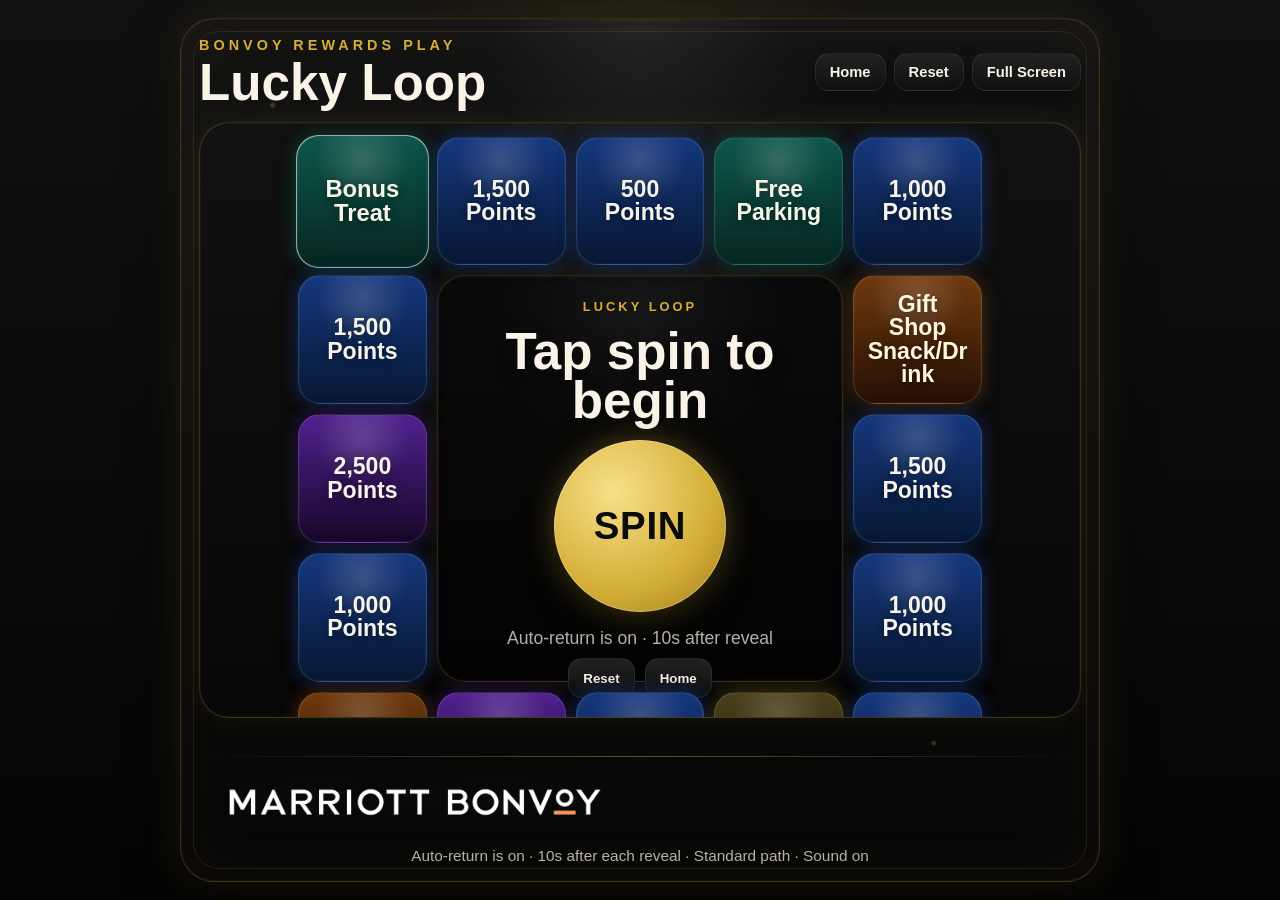
==== commit 356ac98c: "Add files via upload" ====
--- a/lucky-loop.html
+++ b/lucky-loop.html
@@ -188,10 +188,10 @@
     .footer{
       position:relative;z-index:1;
       display:grid;gap:8px;justify-items:center;text-align:center;
-      min-height:90px;
+      min-height:72px;
     }
     .footer-line{width:100%;height:1px;background:linear-gradient(90deg, transparent, rgba(212,175,55,.45), transparent)}
-    .brand-lockup img{width:min(100%, 460px);max-width:72vw;height:auto;display:block;filter:drop-shadow(0 0 18px rgba(212,175,55,.08))}
+    .brand-lockup img{width:min(100%, 420px);max-width:68vw;height:auto;display:block;filter:drop-shadow(0 0 18px rgba(212,175,55,.08))}
     .footer-copy{color:var(--muted);font-size:.96rem}
     .winner-overlay{
       position:fixed;inset:0;display:none;align-items:center;justify-content:center;
@@ -233,6 +233,7 @@
     .winner-sub{margin:0;color:var(--gold-strong);font-size:clamp(1rem,2vw,1.5rem);font-weight:800;letter-spacing:.24em;text-transform:uppercase}
     .winner-prize{margin:0;font-size:clamp(2rem,5vw,4.6rem);font-weight:900;line-height:1.02;max-width:88%;text-shadow:0 4px 16px rgba(0,0,0,.45)}
     .winner-countdown{margin-top:4px;color:var(--muted);font-size:clamp(1rem,1.6vw,1.25rem)}
+    .winner-tap{color:var(--gold-strong);font-size:clamp(.95rem,1.5vw,1.12rem);font-weight:800;letter-spacing:.08em;text-transform:uppercase;opacity:.95}
     .confetti{position:absolute;inset:0;pointer-events:none;overflow:hidden}
     .confetti span{position:absolute;top:-10%;width:12px;height:28px;border-radius:999px;opacity:.9;animation:fall linear forwards}
     @keyframes fall{0%{transform:translateY(-10vh) rotate(0)}10%{opacity:1}100%{transform:translateY(115vh) rotate(360deg);opacity:.95}}
@@ -278,7 +279,7 @@
 
       <footer class="footer">
         <div class="footer-line"></div>
-        <div class="brand-lockup"><img src="BONVOY_LOGO_2C_REV_RGB.png" alt="Marriott Bonvoy" /></div>
+        <div class="brand-lockup"><img id="footerLogo" src="[data-uri]" alt="Marriott Bonvoy" /></div>
         <div class="footer-copy" id="settingsReadout">Loading settings…</div>
       </footer>
     </main>
@@ -292,6 +293,7 @@
         <div class="winner-sub">Congratulations</div>
         <p class="winner-prize" id="winnerPrize">Prize</p>
         <div class="winner-countdown" id="winnerCountdown"></div>
+        <div class="winner-tap" id="winnerTapHint"></div>
       </div>
     </div>
   </div>
@@ -331,6 +333,7 @@
     const winnerOverlay = document.getElementById('winnerOverlay');
     const winnerPrizeEl = document.getElementById('winnerPrize');
     const winnerCountdownEl = document.getElementById('winnerCountdown');
+    const winnerTapHintEl = document.getElementById('winnerTapHint');
     const confettiEl = document.getElementById('confetti');
     const settingsReadout = document.getElementById('settingsReadout');
     const homeBtn = document.getElementById('homeBtn');
@@ -484,19 +487,48 @@
     }
     function goHome() { window.location.href = 'index.html'; }
     function showWinner(prize) {
+      clearTimeout(state.returnTimer); clearInterval(state.returnInterval);
+      state.returnTimer = null; state.returnInterval = null;
       winnerPrizeEl.textContent = prize;
       winnerOverlay.classList.add('show');
       winnerOverlay.setAttribute('aria-hidden', 'false');
       createConfetti();
-      if (!state.autoReturnEnabled) { winnerCountdownEl.textContent = ''; return; }
+      if (!state.autoReturnEnabled) {
+        winnerCountdownEl.textContent = '';
+        winnerTapHintEl.textContent = 'Tap anywhere to play again';
+        return;
+      }
       let remain = state.autoReturnSeconds;
+      winnerTapHintEl.textContent = 'Tap anywhere to return now';
       winnerCountdownEl.textContent = `Returning to menu in ${remain}s`;
       state.returnInterval = setInterval(() => {
         remain -= 1;
+        if (remain <= 0) {
+          clearInterval(state.returnInterval);
+          state.returnInterval = null;
+          winnerCountdownEl.textContent = 'Returning to menu…';
+          return;
+        }
         winnerCountdownEl.textContent = `Returning to menu in ${remain}s`;
-        if (remain <= 0) clearInterval(state.returnInterval);
       }, 1000);
-      state.returnTimer = setTimeout(goHome, state.autoReturnSeconds * 1000);
+      state.returnTimer = setTimeout(() => {
+        clearInterval(state.returnInterval);
+        state.returnInterval = null;
+        goHome();
+      }, state.autoReturnSeconds * 1000);
+    }
+    function dismissWinnerOverlay() {
+      clearTimeout(state.returnTimer); clearInterval(state.returnInterval);
+      state.returnTimer = null; state.returnInterval = null;
+      winnerOverlay.classList.remove('show');
+      winnerOverlay.setAttribute('aria-hidden', 'true');
+      winnerCountdownEl.textContent = '';
+      winnerTapHintEl.textContent = '';
+      if (state.autoReturnEnabled) {
+        goHome();
+        return;
+      }
+      resetBoard();
     }
     function finalizeWin() {
       const win = state.currentPrize || state.ringPrizes[state.activeRingPos]?.label || 'Mystery Prize';
@@ -627,6 +659,11 @@
     fullscreenBtn.addEventListener('click', toggleFullScreen);
     document.addEventListener('fullscreenchange', render);
     document.addEventListener('pointerdown', unlockAudio, { passive: true });
+    winnerOverlay.addEventListener('click', dismissWinnerOverlay);
+    winnerOverlay.addEventListener('pointerdown', (e) => { e.preventDefault(); dismissWinnerOverlay(); });
+    document.addEventListener('keydown', (e) => {
+      if (e.key === 'Escape' && winnerOverlay.classList.contains('show')) dismissWinnerOverlay();
+    });
 
     applySettings();
     buildBoard();
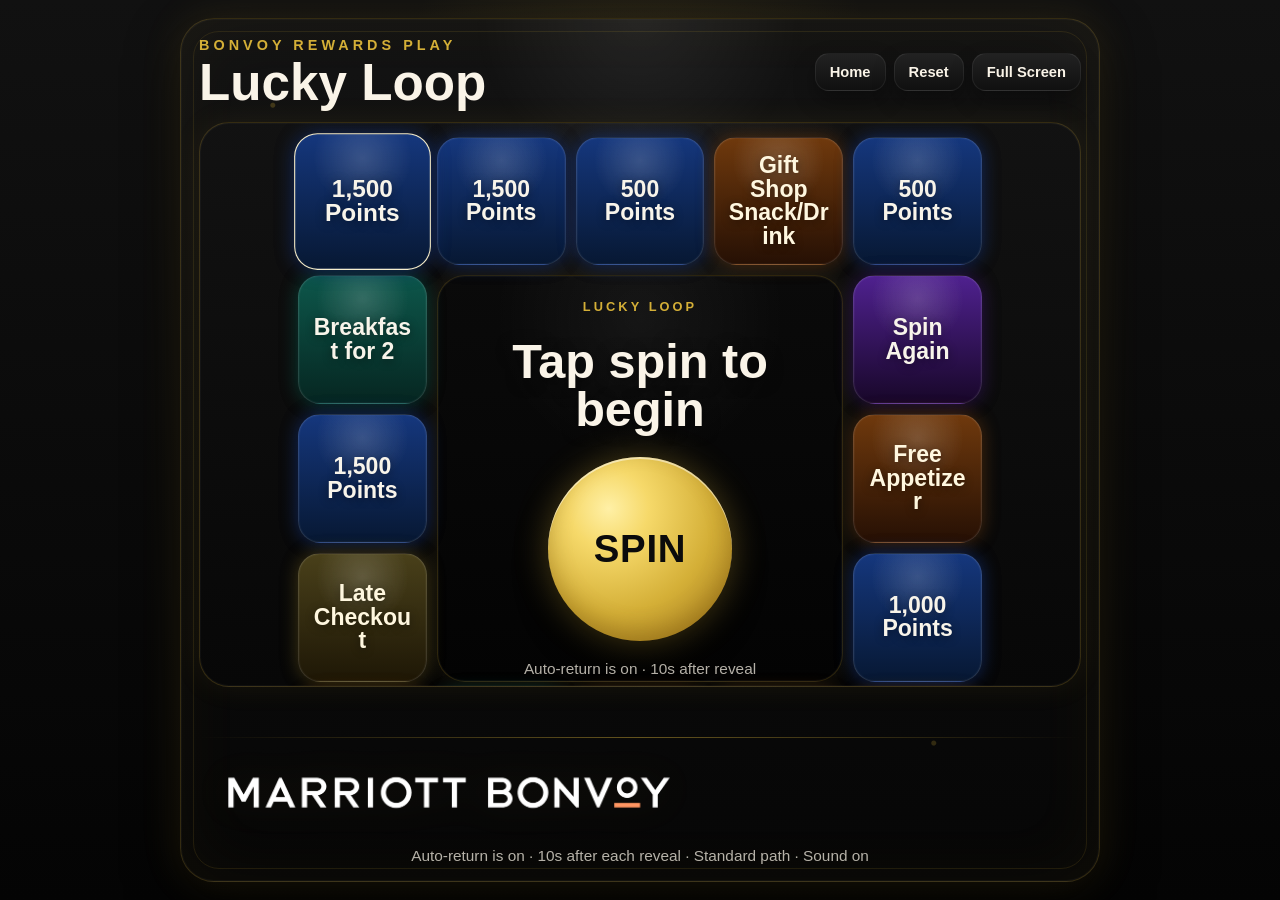
==== commit ce2cf39a: "Add files via upload" ====
--- a/lucky-loop.html
+++ b/lucky-loop.html
@@ -134,14 +134,20 @@
       overflow-wrap:anywhere;
     }
     .tile.active{
-      transform:scale(1.03);
-      border-color:rgba(255,255,255,.62);
-      box-shadow: inset 0 0 0 1px rgba(255,255,255,.14), 0 0 26px rgba(255,255,255,.24), 0 0 28px rgba(212,175,55,.28), 0 0 16px currentColor;
-      animation:pulseGlow .85s infinite;
+      transform:scale(1.06);
+      border-color:rgba(255,246,210,.96);
+      box-shadow:
+        inset 0 0 0 2px rgba(255,255,255,.34),
+        0 0 0 3px rgba(255,245,198,.92),
+        0 0 26px rgba(255,255,255,.44),
+        0 0 34px rgba(212,175,55,.55),
+        0 0 28px currentColor;
+      animation:pulseGlow .62s infinite;
+      z-index:3;
     }
     @keyframes pulseGlow {
       0% { filter:brightness(1); }
-      50% { filter:brightness(1.16); }
+      50% { filter:brightness(1.24); }
       100% { filter:brightness(1); }
     }
     .center-card{
@@ -160,25 +166,25 @@
     }
     .center-top,.center-mid,.center-bottom{display:flex;align-items:center;justify-content:center}
     .center-top{min-height:28px}
-    .center-mid{flex-direction:column;text-align:center;gap:14px;padding:8px 4px}
+    .center-mid{flex-direction:column;text-align:center;gap:18px;padding:12px 4px}
     .center-bottom{gap:10px;flex-wrap:wrap}
     .center-mark{color:var(--gold);text-transform:uppercase;letter-spacing:.24em;font-size:clamp(.72rem,1vw,.92rem);font-weight:800}
-    .result{font-size:clamp(1.5rem,4vw,4rem);font-weight:900;line-height:.95;max-width:94%;text-shadow:0 3px 16px rgba(0,0,0,.5)}
-    .helper{color:var(--muted);font-size:clamp(.9rem,1.4vw,1.1rem);line-height:1.4;max-width:24rem}
+    .result{font-size:clamp(1.45rem,3.8vw,3.6rem);font-weight:900;line-height:.98;max-width:94%;text-shadow:0 3px 16px rgba(0,0,0,.5);min-height:2.2em;display:grid;place-items:center}
+    .helper{color:var(--muted);font-size:clamp(.82rem,1.2vw,1rem);line-height:1.35;max-width:24rem}
     .main-btn{
-      width:clamp(128px,15vw,172px);height:clamp(128px,15vw,172px);
+      width:clamp(136px,15.5vw,184px);height:clamp(136px,15.5vw,184px);
       border-radius:999px;border:0;cursor:pointer;
       display:grid;place-items:center;padding:0;
       font-weight:900;letter-spacing:.02em;text-transform:uppercase;
       font-size:clamp(1.5rem,3vw,3.1rem);
       color:#0b0b0b;
-      background:radial-gradient(circle at 35% 30%, #f8e08a, #d4af37 60%, #a1781d 100%);
-      box-shadow:0 0 34px rgba(212,175,55,.32), inset 0 0 0 1px rgba(255,255,255,.28), 0 16px 34px rgba(0,0,0,.42);
+      background:radial-gradient(circle at 33% 28%, #fff0a6 0%, #f6d96a 22%, #d4af37 58%, #9e741a 100%);
+      box-shadow:0 0 34px rgba(212,175,55,.32), inset 0 2px 0 rgba(255,255,255,.5), inset 0 -10px 22px rgba(96,62,0,.3), 0 18px 34px rgba(0,0,0,.42);
       transition:transform .14s ease, filter .14s ease;
     }
     .main-btn:hover,.main-btn:focus-visible{transform:translateY(-1px) scale(1.01);filter:brightness(1.04);outline:none}
-    .main-btn.stop{border-radius:22px;width:clamp(140px,16vw,182px);height:clamp(84px,9vw,108px);font-size:clamp(1.1rem,2.2vw,2rem);color:#fff;background:linear-gradient(180deg,#c13030,#7e1313)}
-    .main-btn.disabled{opacity:.75;cursor:not-allowed;filter:grayscale(.15)}
+    .main-btn.stop{width:clamp(136px,15.5vw,184px);height:clamp(136px,15.5vw,184px);border-radius:999px;font-size:clamp(1.45rem,2.8vw,2.7rem);color:#fff;background:radial-gradient(circle at 32% 26%, #ff9c9c 0%, #ff4242 18%, #e01010 45%, #9a0909 72%, #5d0606 100%);box-shadow:0 0 28px rgba(255,32,32,.34), inset 0 3px 0 rgba(255,255,255,.42), inset 0 -12px 22px rgba(84,0,0,.38), 0 18px 34px rgba(0,0,0,.42)}
+    .main-btn.disabled{opacity:.82;cursor:not-allowed;filter:saturate(.9)}
     .control-btn{
       border:1px solid rgba(255,255,255,.07);
       background:linear-gradient(180deg, rgba(34,34,34,.96), rgba(16,16,16,.98));
@@ -187,11 +193,12 @@
     }
     .footer{
       position:relative;z-index:1;
-      display:grid;gap:8px;justify-items:center;text-align:center;
-      min-height:72px;
+      display:grid;gap:10px;justify-items:center;text-align:center;
+      min-height:140px;align-content:end;
+      padding-top:10px;
     }
     .footer-line{width:100%;height:1px;background:linear-gradient(90deg, transparent, rgba(212,175,55,.45), transparent)}
-    .brand-lockup img{width:min(100%, 420px);max-width:68vw;height:auto;display:block;filter:drop-shadow(0 0 18px rgba(212,175,55,.08))}
+    .brand-lockup img{width:min(100%, 500px);max-width:72vw;height:auto;display:block;filter:drop-shadow(0 0 18px rgba(212,175,55,.08))}
     .footer-copy{color:var(--muted);font-size:.96rem}
     .winner-overlay{
       position:fixed;inset:0;display:none;align-items:center;justify-content:center;
@@ -250,7 +257,7 @@
       .center-card{padding:12px 10px 10px}
       .result{font-size:clamp(1.2rem,4.2vw,2.4rem)}
       .main-btn{width:112px;height:112px;font-size:2rem}
-      .main-btn.stop{width:136px;height:82px;font-size:1rem}
+      .main-btn.stop{width:112px;height:112px;font-size:1.2rem}
       .brand-lockup img{max-width:82vw}
       .winner-card{min-height:320px;padding:26px 18px}
     }
@@ -458,10 +465,10 @@
         ui.mainButton.className = 'main-btn stop' + (state.stopRequested ? ' disabled' : '');
         ui.mainButton.disabled = state.stopRequested;
       }
-      ui.result.textContent = state.lastWin || (state.stopRequested ? 'Slowing down…' : 'Tap spin to begin');
-      ui.helper.textContent = state.autoReturnEnabled
-        ? `Auto-return is on · ${state.autoReturnSeconds}s after reveal`
-        : 'Auto-return is off';
+      ui.result.textContent = state.lastWin || (state.actionMode === 'stop' ? '' : 'Tap spin to begin');
+      ui.helper.textContent = state.actionMode === 'stop'
+        ? ''
+        : (state.autoReturnEnabled ? `Auto-return is on · ${state.autoReturnSeconds}s after reveal` : 'Auto-return is off');
       fullscreenBtn.textContent = document.fullscreenElement ? 'Exit Full Screen' : 'Full Screen';
     }
     function render() { updateActiveTile(); updateCenter(); }
@@ -495,7 +502,7 @@
       createConfetti();
       if (!state.autoReturnEnabled) {
         winnerCountdownEl.textContent = '';
-        winnerTapHintEl.textContent = 'Tap anywhere to play again';
+        winnerTapHintEl.textContent = 'Tap anywhere to return to the game';
         return;
       }
       let remain = state.autoReturnSeconds;
@@ -583,7 +590,7 @@
       if (ev) { ev.preventDefault(); ev.stopPropagation(); }
       unlockAudio();
       if (state.actionMode !== 'stop' || state.stopRequested) return;
-      state.stopRequested = true; state.stopCountdown = 4; render();
+      state.stopRequested = true; state.stopCountdown = 5; render();
     }
     function resetBoard() {
       unlockAudio(); clearTimers(); winnerOverlay.classList.remove('show'); winnerOverlay.setAttribute('aria-hidden', 'true');
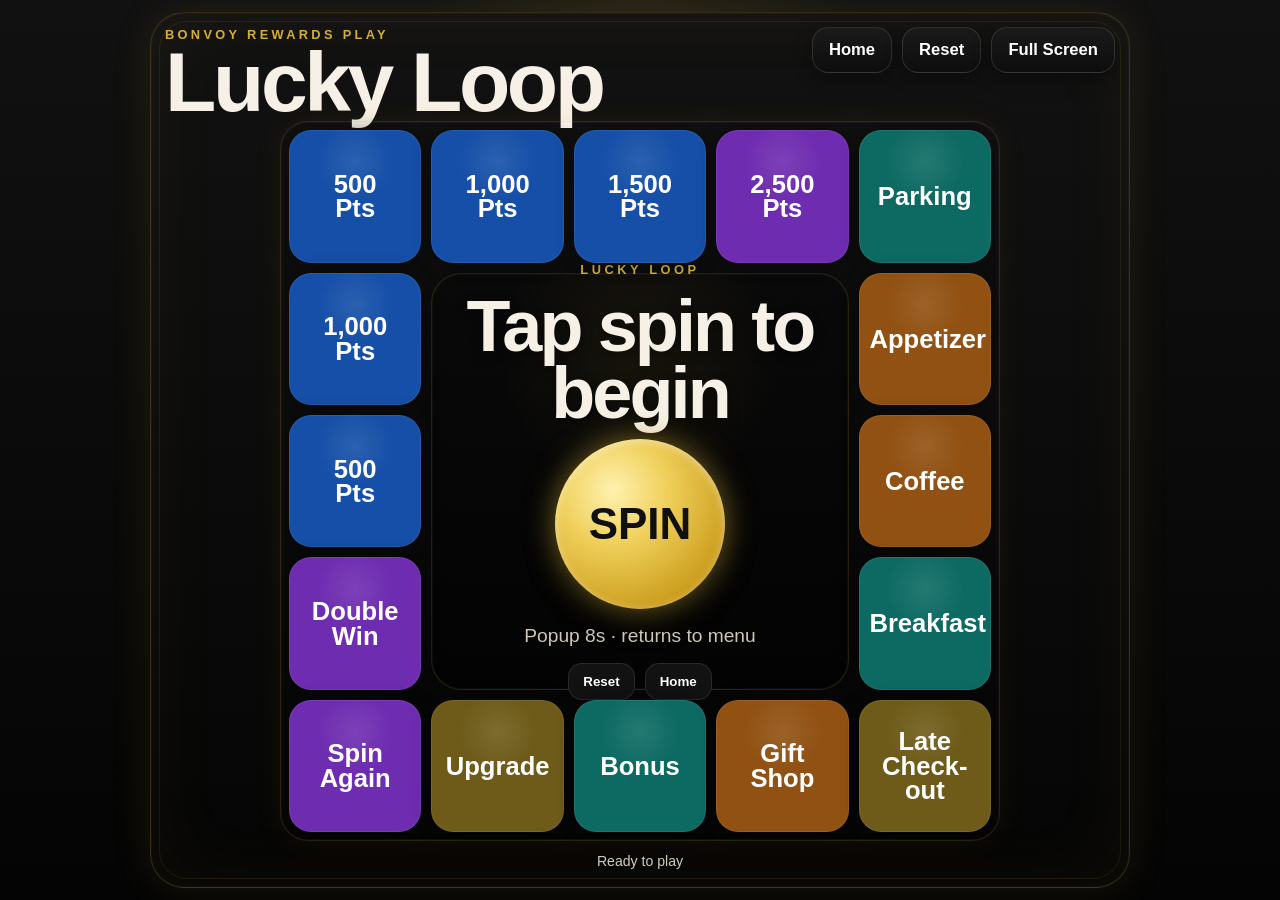
==== commit 291f18e0: "Add files via upload" ====
--- a/lucky-loop.html
+++ b/lucky-loop.html
@@ -1,683 +1,47 @@
-<!DOCTYPE html>
-<html lang="en">
-<head>
-  <meta charset="UTF-8" />
-  <meta name="viewport" content="width=device-width, initial-scale=1.0" />
-  <title>Lucky Loop</title>
-  <style>
-    :root {
-      --bg:#050505;
-      --bg2:#121212;
-      --panel:#0b0b0b;
-      --panel2:#151515;
-      --gold:#d4af37;
-      --gold-strong:#f1d274;
-      --gold-soft:rgba(212,175,55,.18);
-      --text:#faf4e8;
-      --muted:rgba(250,244,232,.72);
-      --line:rgba(212,175,55,.22);
-      --shadow:0 20px 52px rgba(0,0,0,.58);
-      --blue:#2668ff;
-      --teal:#0fa58d;
-      --purple:#6f2bce;
-      --amber:#8c4a12;
-      --goldTile:#5a4914;
-    }
-    *{box-sizing:border-box}
-    html,body{height:100%;margin:0}
-    body{
-      font-family:Arial, Helvetica, sans-serif;
-      color:var(--text);
-      background:
-        radial-gradient(circle at 50% 12%, rgba(212,175,55,.12), transparent 24%),
-        linear-gradient(180deg, #111111 0%, #040404 100%);
-      overflow:hidden;
-    }
-    .screen{
-      width:100vw;height:100vh;padding:18px;
-      display:flex;justify-content:center;align-items:center;
-    }
-    .frame{
-      position:relative;
-      width:min(100%, 920px);
-      height:min(calc(100vh - 36px), 1600px);
-      border-radius:34px;
-      border:1px solid var(--line);
-      background:linear-gradient(180deg, rgba(19,19,19,.99), rgba(6,6,6,.995));
-      box-shadow: inset 0 0 0 1px rgba(255,255,255,.03), inset 0 0 70px rgba(212,175,55,.05), 0 0 42px rgba(212,175,55,.12), var(--shadow);
-      overflow:hidden;
-      display:grid;
-      grid-template-rows:auto 1fr auto;
-      gap:14px;
-      padding:18px 18px 16px;
-    }
-    .frame::before,.frame::after{content:"";position:absolute;inset:0;pointer-events:none}
-    .frame::before{
-      background:
-        radial-gradient(circle at 10% 10%, rgba(212,175,55,.26) 0 2px, transparent 3px),
-        radial-gradient(circle at 90% 14%, rgba(212,175,55,.22) 0 2px, transparent 3px),
-        radial-gradient(circle at 16% 76%, rgba(212,175,55,.16) 0 2px, transparent 3px),
-        radial-gradient(circle at 82% 84%, rgba(212,175,55,.22) 0 2px, transparent 3px),
-        radial-gradient(circle at 50% 0%, rgba(255,255,255,.08), transparent 18%);
-      opacity:.95;
-    }
-    .frame::after{inset:12px;border-radius:26px;border:1px solid rgba(212,175,55,.12)}
-    .topbar{
-      position:relative;z-index:1;
-      display:flex;align-items:center;justify-content:space-between;gap:14px;
-    }
-    .brand{display:grid;gap:6px}
-    .eyebrow{color:var(--gold);font-size:.9rem;letter-spacing:.28em;text-transform:uppercase;font-weight:800}
-    .title{font-size:clamp(2rem,4vw,3.7rem);font-weight:900;line-height:.95;margin:0}
-    .top-actions{display:flex;gap:8px;flex-wrap:wrap;justify-content:flex-end}
-    .mini-btn{
-      border:1px solid rgba(255,255,255,.07);
-      background:linear-gradient(180deg, rgba(35,35,35,.96), rgba(16,16,16,.98));
-      color:var(--text);cursor:pointer;
-      border-radius:14px;padding:10px 14px;font-weight:800;font-size:.92rem;
-      box-shadow:0 10px 22px rgba(0,0,0,.32);
-    }
-    .board-area{
-      position:relative;z-index:1;
-      min-height:0;
-      display:grid;
-      grid-template-rows:auto 1fr auto;
-      gap:12px;
-    }
-    .board-shell{
-      position:relative;
-      min-height:0;
-      border-radius:30px;
-      border:1px solid rgba(212,175,55,.22);
-      background:
-        radial-gradient(circle at top, rgba(255,255,255,.06), transparent 30%),
-        linear-gradient(180deg, rgba(18,18,18,.99), rgba(7,7,7,.995));
-      box-shadow:0 0 30px rgba(212,175,55,.08), inset 0 0 0 1px rgba(255,255,255,.03);
-      padding:14px;
-      overflow:hidden;
-      display:grid;
-      place-items:center;
-    }
-    .board{
-      width:min(100%, 76vh);
-      aspect-ratio:1/1;
-      display:grid;
-      grid-template-columns:repeat(5,1fr);
-      grid-template-rows:repeat(5,1fr);
-      gap:10px;
-      position:relative;
-    }
-    .tile{
-      position:relative;
-      border-radius:22px;
-      display:grid;place-items:center;
-      text-align:center;padding:10px;
-      overflow:hidden;
-      border:1px solid rgba(255,255,255,.12);
-      box-shadow: inset 0 0 0 1px rgba(255,255,255,.03), 0 0 20px rgba(0,0,0,.45);
-      transition: transform .16s ease, box-shadow .16s ease, border-color .16s ease;
-    }
-    .tile::before{
-      content:"";position:absolute;inset:0;
-      background:radial-gradient(circle at 50% 18%, rgba(255,255,255,.12), transparent 38%);
-      opacity:.55;pointer-events:none;
-    }
-    .tile-text{
-      position:relative;z-index:1;
-      font-weight:900;
-      line-height:1.02;
-      font-size:clamp(14px,1.8vw,24px);
-      text-shadow:0 2px 10px rgba(0,0,0,.45);
-      max-width:96%;
-      word-break:break-word;
-      white-space:normal;
-      overflow-wrap:anywhere;
-    }
-    .tile.active{
-      transform:scale(1.06);
-      border-color:rgba(255,246,210,.96);
-      box-shadow:
-        inset 0 0 0 2px rgba(255,255,255,.34),
-        0 0 0 3px rgba(255,245,198,.92),
-        0 0 26px rgba(255,255,255,.44),
-        0 0 34px rgba(212,175,55,.55),
-        0 0 28px currentColor;
-      animation:pulseGlow .62s infinite;
-      z-index:3;
-    }
-    @keyframes pulseGlow {
-      0% { filter:brightness(1); }
-      50% { filter:brightness(1.24); }
-      100% { filter:brightness(1); }
-    }
-    .center-card{
-      grid-column:2 / span 3;
-      grid-row:2 / span 3;
-      border-radius:28px;
-      border:1px solid rgba(212,175,55,.2);
-      background:
-        radial-gradient(circle at 50% 10%, rgba(255,255,255,.05), transparent 35%),
-        linear-gradient(180deg, rgba(10,10,10,.995), rgba(3,3,3,.995));
-      box-shadow: inset 0 0 0 1px rgba(255,255,255,.03), 0 0 22px rgba(212,175,55,.08);
-      display:grid;
-      grid-template-rows:auto 1fr auto;
-      padding:16px 14px 14px;
-      min-width:0;min-height:0;
-    }
-    .center-top,.center-mid,.center-bottom{display:flex;align-items:center;justify-content:center}
-    .center-top{min-height:28px}
-    .center-mid{flex-direction:column;text-align:center;gap:18px;padding:12px 4px}
-    .center-bottom{gap:10px;flex-wrap:wrap}
-    .center-mark{color:var(--gold);text-transform:uppercase;letter-spacing:.24em;font-size:clamp(.72rem,1vw,.92rem);font-weight:800}
-    .result{font-size:clamp(1.45rem,3.8vw,3.6rem);font-weight:900;line-height:.98;max-width:94%;text-shadow:0 3px 16px rgba(0,0,0,.5);min-height:2.2em;display:grid;place-items:center}
-    .helper{color:var(--muted);font-size:clamp(.82rem,1.2vw,1rem);line-height:1.35;max-width:24rem}
-    .main-btn{
-      width:clamp(136px,15.5vw,184px);height:clamp(136px,15.5vw,184px);
-      border-radius:999px;border:0;cursor:pointer;
-      display:grid;place-items:center;padding:0;
-      font-weight:900;letter-spacing:.02em;text-transform:uppercase;
-      font-size:clamp(1.5rem,3vw,3.1rem);
-      color:#0b0b0b;
-      background:radial-gradient(circle at 33% 28%, #fff0a6 0%, #f6d96a 22%, #d4af37 58%, #9e741a 100%);
-      box-shadow:0 0 34px rgba(212,175,55,.32), inset 0 2px 0 rgba(255,255,255,.5), inset 0 -10px 22px rgba(96,62,0,.3), 0 18px 34px rgba(0,0,0,.42);
-      transition:transform .14s ease, filter .14s ease;
-    }
-    .main-btn:hover,.main-btn:focus-visible{transform:translateY(-1px) scale(1.01);filter:brightness(1.04);outline:none}
-    .main-btn.stop{width:clamp(136px,15.5vw,184px);height:clamp(136px,15.5vw,184px);border-radius:999px;font-size:clamp(1.45rem,2.8vw,2.7rem);color:#fff;background:radial-gradient(circle at 32% 26%, #ff9c9c 0%, #ff4242 18%, #e01010 45%, #9a0909 72%, #5d0606 100%);box-shadow:0 0 28px rgba(255,32,32,.34), inset 0 3px 0 rgba(255,255,255,.42), inset 0 -12px 22px rgba(84,0,0,.38), 0 18px 34px rgba(0,0,0,.42)}
-    .main-btn.disabled{opacity:.82;cursor:not-allowed;filter:saturate(.9)}
-    .control-btn{
-      border:1px solid rgba(255,255,255,.07);
-      background:linear-gradient(180deg, rgba(34,34,34,.96), rgba(16,16,16,.98));
-      color:var(--text);cursor:pointer;
-      min-height:40px;padding:9px 14px;border-radius:14px;font-weight:800
-    }
-    .footer{
-      position:relative;z-index:1;
-      display:grid;gap:10px;justify-items:center;text-align:center;
-      min-height:140px;align-content:end;
-      padding-top:10px;
-    }
-    .footer-line{width:100%;height:1px;background:linear-gradient(90deg, transparent, rgba(212,175,55,.45), transparent)}
-    .brand-lockup img{width:min(100%, 500px);max-width:72vw;height:auto;display:block;filter:drop-shadow(0 0 18px rgba(212,175,55,.08))}
-    .footer-copy{color:var(--muted);font-size:.96rem}
-    .winner-overlay{
-      position:fixed;inset:0;display:none;align-items:center;justify-content:center;
-      background:
-        radial-gradient(circle at center, rgba(212,175,55,.12), transparent 22%),
-        rgba(4,4,4,.9);
-      backdrop-filter:blur(4px);
-      z-index:110;
-      overflow:hidden;
-    }
-    .winner-overlay.show{display:flex}
-    .winner-card{
-      position:relative;
-      width:min(90vw, 900px);
-      min-height:min(44vh, 420px);
-      padding:34px 28px;
-      border-radius:32px;
-      border:1px solid rgba(212,175,55,.34);
-      background:
-        radial-gradient(circle at 50% 20%, rgba(255,255,255,.08), transparent 32%),
-        linear-gradient(180deg, rgba(18,18,18,.995), rgba(6,6,6,.998));
-      box-shadow:0 0 50px rgba(212,175,55,.18), 0 24px 70px rgba(0,0,0,.6);
-      display:grid;place-items:center;text-align:center;overflow:hidden;
-      animation:winnerPop .32s ease;
-    }
-    @keyframes winnerPop{from{transform:scale(.92);opacity:0}to{transform:scale(1);opacity:1}}
-    .winner-card::before{
-      content:"";position:absolute;inset:0;
-      background:
-        radial-gradient(circle at center, rgba(212,175,55,.18), transparent 34%),
-        radial-gradient(circle at 20% 18%, rgba(212,175,55,.16) 0 2px, transparent 3px),
-        radial-gradient(circle at 82% 16%, rgba(212,175,55,.18) 0 2px, transparent 3px),
-        radial-gradient(circle at 18% 82%, rgba(212,175,55,.16) 0 2px, transparent 3px),
-        radial-gradient(circle at 84% 82%, rgba(212,175,55,.18) 0 2px, transparent 3px);
-      opacity:.95;pointer-events:none;
-    }
-    .winner-content{position:relative;z-index:1;display:grid;gap:12px;justify-items:center}
-    .winner-title{margin:0;font-size:clamp(3rem,9vw,8.4rem);line-height:.88;font-weight:900;letter-spacing:.04em;color:#fff7d8;text-transform:uppercase;text-shadow:0 0 24px rgba(212,175,55,.32)}
-    .winner-sub{margin:0;color:var(--gold-strong);font-size:clamp(1rem,2vw,1.5rem);font-weight:800;letter-spacing:.24em;text-transform:uppercase}
-    .winner-prize{margin:0;font-size:clamp(2rem,5vw,4.6rem);font-weight:900;line-height:1.02;max-width:88%;text-shadow:0 4px 16px rgba(0,0,0,.45)}
-    .winner-countdown{margin-top:4px;color:var(--muted);font-size:clamp(1rem,1.6vw,1.25rem)}
-    .winner-tap{color:var(--gold-strong);font-size:clamp(.95rem,1.5vw,1.12rem);font-weight:800;letter-spacing:.08em;text-transform:uppercase;opacity:.95}
-    .confetti{position:absolute;inset:0;pointer-events:none;overflow:hidden}
-    .confetti span{position:absolute;top:-10%;width:12px;height:28px;border-radius:999px;opacity:.9;animation:fall linear forwards}
-    @keyframes fall{0%{transform:translateY(-10vh) rotate(0)}10%{opacity:1}100%{transform:translateY(115vh) rotate(360deg);opacity:.95}}
-    @media (max-width:760px){
-      .screen{padding:10px}
-      .frame{height:calc(100vh - 20px);padding:14px 14px 12px;border-radius:28px}
-      .topbar{align-items:flex-start;flex-wrap:wrap}
-      .top-actions{width:100%;justify-content:flex-start}
-      .title{font-size:2.4rem}
-      .board-shell{padding:10px}
-      .board{gap:8px;width:min(100%, 66vh)}
-      .tile{border-radius:16px;padding:8px}
-      .tile-text{font-size:clamp(11px,2.4vw,18px)}
-      .center-card{padding:12px 10px 10px}
-      .result{font-size:clamp(1.2rem,4.2vw,2.4rem)}
-      .main-btn{width:112px;height:112px;font-size:2rem}
-      .main-btn.stop{width:112px;height:112px;font-size:1.2rem}
-      .brand-lockup img{max-width:82vw}
-      .winner-card{min-height:320px;padding:26px 18px}
-    }
-  </style>
-</head>
-<body>
-  <div class="screen">
-    <main class="frame">
-      <div class="topbar">
-        <div class="brand">
-          <div class="eyebrow">Bonvoy Rewards Play</div>
-          <h1 class="title">Lucky Loop</h1>
-        </div>
-        <div class="top-actions">
-          <button class="mini-btn" id="homeBtn" type="button">Home</button>
-          <button class="mini-btn" id="resetTopBtn" type="button">Reset</button>
-          <button class="mini-btn" id="fullscreenBtn" type="button">Full Screen</button>
-        </div>
-      </div>
+<!DOCTYPE html><html lang="en"><head><meta charset="UTF-8"><meta name="viewport" content="width=device-width, initial-scale=1.0"><title>Lucky Loop</title><style>
+:root{--gold:#d4af37;--gold2:#f5df92;--text:#f7f0e6;--muted:#d0c7b6;--line:rgba(212,175,55,.22);}*{box-sizing:border-box}html,body{height:100%;margin:0}body{font-family:Arial,Helvetica,sans-serif;background:radial-gradient(circle at 50% 8%, rgba(212,175,55,.12), transparent 22%),linear-gradient(180deg,#111,#040404);color:var(--text);overflow:hidden}.screen{height:100vh;padding:12px;display:grid;place-items:center}.frame{position:relative;width:min(100%,980px);height:min(calc(100vh - 24px),1600px);padding:14px;border-radius:34px;border:1px solid var(--line);background:linear-gradient(180deg, rgba(18,18,18,.995), rgba(5,5,5,.998));box-shadow:inset 0 0 0 1px rgba(255,255,255,.03), inset 0 0 80px rgba(212,175,55,.05), 0 0 40px rgba(212,175,55,.10);display:grid;grid-template-rows:auto 1fr auto;overflow:hidden}.frame:before{content:'';position:absolute;inset:8px;border-radius:28px;border:1px solid rgba(212,175,55,.10);pointer-events:none}.top{display:flex;justify-content:space-between;gap:10px;align-items:flex-start}.eyebrow{color:var(--gold);font-size:clamp(11px,1vw,15px);letter-spacing:.26em;text-transform:uppercase;font-weight:800}h1{margin:2px 0 0;font-size:clamp(42px,6.6vw,84px);line-height:.92;font-weight:900;letter-spacing:-.04em}.controls{display:flex;gap:10px;flex-wrap:wrap;justify-content:flex-end}.btn{border:1px solid rgba(255,255,255,.12);background:linear-gradient(180deg,#1a1a1a,#0d0d0d);color:#fff;border-radius:16px;padding:12px 16px;font-weight:800;font-size:clamp(14px,1.3vw,21px);cursor:pointer;box-shadow:0 6px 18px rgba(0,0,0,.35)}.main{display:grid;grid-template-rows:auto 1fr auto;gap:12px;align-items:start;min-height:0}.board-wrap{display:grid;place-items:center}.board{width:min(95vw,720px);height:min(95vw,720px);display:grid;grid-template-columns:repeat(5,1fr);grid-template-rows:repeat(5,1fr);gap:10px;position:relative;padding:8px;border-radius:28px;border:1px solid rgba(212,175,55,.18);box-shadow:inset 0 0 0 1px rgba(255,255,255,.03),0 0 28px rgba(212,175,55,.08)}.tile{border-radius:22px;display:grid;place-items:center;text-align:center;padding:8px 6px;font-weight:900;font-size:clamp(15px,2vw,28px);line-height:.96;color:white;box-shadow:inset 0 0 0 1px rgba(255,255,255,.08), 0 0 18px rgba(0,0,0,.4);position:relative;overflow:hidden}.tile:before{content:'';position:absolute;inset:0;background:radial-gradient(circle at 50% 24%, rgba(255,255,255,.18), transparent 32%);opacity:.55}.tile.active{outline:4px solid #fff; outline-offset:-4px; box-shadow:0 0 0 2px rgba(255,255,255,.2) inset, 0 0 28px rgba(255,255,255,.42), 0 0 34px rgba(255,255,255,.4); transform:scale(1.02)}.tile .txt{position:relative;z-index:1;max-width:92%}.center{grid-column:2 / span 3; grid-row:2 / span 3; border-radius:30px; border:1px solid rgba(212,175,55,.16); background:radial-gradient(circle at 50% 20%, rgba(212,175,55,.08), transparent 36%), linear-gradient(180deg,#090909,#030303); box-shadow: inset 0 0 0 1px rgba(255,255,255,.03), 0 0 34px rgba(0,0,0,.4); display:grid; align-content:center; justify-items:center; gap:16px; padding:20px 12px; text-align:center}.center .mini{color:var(--gold);font-weight:800;letter-spacing:.28em;text-transform:uppercase;font-size:clamp(12px,1vw,16px)}.result{font-size:clamp(30px,6vw,72px);font-weight:900;line-height:.92;letter-spacing:-.04em;max-width:92%;text-shadow:0 3px 12px rgba(0,0,0,.45);min-height:1.8em;display:grid;place-items:center}.primary{width:min(24vw,170px);height:min(24vw,170px);min-width:104px;min-height:104px;border:none;border-radius:50%;background:radial-gradient(circle at 34% 30%, #fff2b0 0%, #efcf59 34%, #c99a19 78%, #9a7410 100%);color:#101010;font-size:clamp(20px,4vw,44px);font-weight:900;cursor:pointer;box-shadow:0 0 30px rgba(212,175,55,.55), inset 0 2px 10px rgba(255,255,255,.48), 0 12px 30px rgba(0,0,0,.45)}.primary.stop{background:radial-gradient(circle at 34% 30%, #ffcbc0 0%, #ff6d53 34%, #d22b1d 78%, #8f120d 100%); color:white; box-shadow:0 0 32px rgba(255,73,54,.55), inset 0 2px 10px rgba(255,255,255,.36), 0 12px 30px rgba(0,0,0,.45)}.center-actions{display:flex;gap:10px;flex-wrap:wrap;justify-content:center}.small{border:1px solid rgba(255,255,255,.10);background:#121212;color:#fff;border-radius:14px;padding:10px 14px;font-weight:800;cursor:pointer}.status{text-align:center;color:var(--muted);font-size:clamp(14px,1.5vw,22px)}.footer{display:grid;justify-items:center;gap:10px}.footer img{max-width:min(56vw,430px);width:100%;height:auto}.footer-copy{font-size:clamp(12px,1.1vw,18px);color:#d4ccbf;text-align:center}.overlay{position:absolute;inset:0;background:rgba(0,0,0,.86);display:none;align-items:center;justify-content:center;padding:26px;z-index:50}.overlay.show{display:flex}.overlay-card{width:min(90%,920px);border-radius:34px;border:1px solid rgba(212,175,55,.36);background:radial-gradient(circle at 50% 22%, rgba(212,175,55,.18), transparent 34%),linear-gradient(180deg, rgba(255,255,255,.03), rgba(255,255,255,0)),#080808;box-shadow:0 0 0 1px rgba(212,175,55,.08) inset,0 0 40px rgba(212,175,55,.16);padding:42px 28px;text-align:center}.winner{font-size:clamp(48px,10vw,140px);font-weight:900;line-height:.88;margin:0;letter-spacing:-.04em;text-shadow:0 0 18px rgba(255,245,200,.18)}.congrats{color:var(--gold2);font-size:clamp(24px,3vw,46px);font-weight:900;letter-spacing:.26em;text-transform:uppercase;margin-top:14px}.prize{font-size:clamp(34px,6vw,84px);font-weight:900;line-height:1;margin-top:24px}.returning{color:#ddd5c9;font-size:clamp(18px,2.2vw,30px);margin-top:18px}@media (max-width:760px){.screen{padding:8px}.frame{height:calc(100vh - 16px);padding:10px}.board{gap:8px}.tile{font-size:clamp(13px,2.6vw,20px);border-radius:18px}.center{border-radius:24px}.btn{padding:10px 12px}}</style></head><body><div class="screen"><main class="frame"><section class="top"><div><div class="eyebrow">Bonvoy Rewards Play</div><h1>Lucky Loop</h1></div><div class="controls"><button class="btn" id="homeBtn">Home</button><button class="btn" id="resetBtn">Reset</button><button class="btn" id="fsBtn">Full Screen</button></div></section><section class="main"><div class="board-wrap"><div class="board" id="board"></div></div><div class="footer"><img src="BONVOY_LOGO_2C_REV_RGB.png" alt="Marriott Bonvoy" onerror="this.style.display='none'"><div class="footer-copy" id="footerCopy">Ready to play</div></div></section><div class="overlay" id="overlay"><div class="overlay-card"><h2 class="winner">WINNER</h2><div class="congrats">Congratulations</div><div class="prize" id="overlayPrize">Prize</div><div class="returning" id="overlayReturn">Tap to continue</div></div></div></main></div><script>
 
-      <section class="board-area">
-        <div class="board-shell">
-          <div class="board" id="board"></div>
-        </div>
-      </section>
+const SETTINGS_KEY = 'bonvoyRewardsPlaySettings';
+const PRIZE_CSV = "https://docs.google.com/spreadsheets/d/e/2PACX-1vSghLINBiTIV-kBxQ1W5tHwMFTdJg_8SS5ut_EcagFvcszr0FLLUmV8k5gQUR7YKA/pub?gid=966349411&single=true&output=csv";
+const DEFAULT_SETTINGS = { soundOn: true, randomPath: false, popupSeconds: 8, afterWinAction: 'menu' };
+const DEFAULT_PRIZES = [
+  {label:'500 Points', accent:'blue'}, {label:'1,000 Points', accent:'blue'}, {label:'1,500 Points', accent:'blue'},
+  {label:'2,500 Points', accent:'purple'}, {label:'Free Parking', accent:'teal'}, {label:'Free Appetizer', accent:'amber'},
+  {label:'Starbucks Drink', accent:'amber'}, {label:'Breakfast for 2', accent:'teal'}, {label:'Late Checkout', accent:'gold'},
+  {label:'Gift Shop Snack/Drink', accent:'amber'}, {label:'Bonus Treat', accent:'teal'}, {label:'Room Upgrade', accent:'gold'},
+  {label:'Spin Again', accent:'purple'}, {label:'Spin Again and Win Double', accent:'purple'}
+];
+const ACCENT_COLORS = { blue:'#154fa7', teal:'#0d6a63', purple:'#6e2cb0', amber:'#915112', gold:'#6e5b19', neutral:'#3b3b3b' };
+function loadSettings(){ try{ const raw=localStorage.getItem(SETTINGS_KEY); const parsed=raw?JSON.parse(raw):{}; return {...DEFAULT_SETTINGS, ...parsed, popupSeconds:Math.max(3, Math.min(20, Number(parsed.popupSeconds ?? DEFAULT_SETTINGS.popupSeconds)))}; } catch(e){ return {...DEFAULT_SETTINGS}; } }
+function saveSettings(s){ localStorage.setItem(SETTINGS_KEY, JSON.stringify(s)); }
+function parseCsvLine(line){ const result=[]; let current='', inQuotes=false; for(let i=0;i<line.length;i++){ const ch=line[i], next=line[i+1]; if(ch==='"'){ if(inQuotes && next==='"'){ current+='"'; i++; } else inQuotes=!inQuotes; } else if(ch===',' && !inQuotes){ result.push(current.trim()); current=''; } else current+=ch; } result.push(current.trim()); return result; }
+function normalizeAccent(a){ const k=(a||'').toLowerCase(); return ACCENT_COLORS[k] ? k : 'blue'; }
+async function fetchPrizeRows(){
+  try{
+    const res = await fetch(PRIZE_CSV, {cache:'no-store'}); const text = await res.text();
+    const lines = text.replace(/^\uFEFF/, '').trim().split(/\r?\n/).filter(Boolean); if(!lines.length) throw new Error('empty csv');
+    const headers = parseCsvLine(lines[0]).map(h=>h.toLowerCase());
+    const idx = { active: headers.indexOf('active'), label: headers.indexOf('prize label'), accent: headers.indexOf('accent') };
+    const rows = lines.slice(1).map(parseCsvLine).map(cols => {
+      const active = idx.active >= 0 ? (cols[idx.active] || '').trim().toLowerCase() : 'yes';
+      const label = idx.label >= 0 ? (cols[idx.label] || '').trim() : (cols[0] || '').trim();
+      const accent = idx.accent >= 0 ? normalizeAccent(cols[idx.accent] || '') : 'blue';
+      return {active, label, accent};
+    }).filter(r => r.label && (!r.active || r.active === 'yes' || r.active === 'true' || r.active === '1'));
+    return rows.length ? rows : DEFAULT_PRIZES;
+  }catch(err){ console.warn('Prize feed fallback', err); return DEFAULT_PRIZES; }
+}
+function shortPrizeLabel(label){ const map={ 'Gift Shop Snack/Drink':'Gift Shop', 'Spin Again and Win Double':'Double Win', 'Free Appetizer':'Appetizer', 'Breakfast for 2':'Breakfast', 'Late Checkout':'Late Check-out', 'Starbucks Drink':'Coffee', 'Room Upgrade':'Upgrade', 'Free Parking':'Parking', 'Bonus Treat':'Bonus', 'M Club Access':'M Club' }; return map[label] || label.replace(/^Free\s+/,'').replace(/\s+Points$/,' Pts'); }
+function escapeHtml(s){ return String(s).replace(/[&<>\"]/g, c => ({'&':'&amp;','<':'&lt;','>':'&gt;','"':'&quot;'}[c])); }
+function audioTick(freq=720, dur=.07, vol=.05){ if(!loadSettings().soundOn) return; const Ctx = window.AudioContext || window.webkitAudioContext; if(!Ctx) return; if(!window.__ctx) window.__ctx = new Ctx(); const c = window.__ctx; if(c.state === 'suspended') c.resume().catch(()=>{}); const o=c.createOscillator(), g=c.createGain(); o.type='triangle'; o.frequency.value=freq; g.gain.setValueAtTime(vol, c.currentTime); g.gain.exponentialRampToValueAtTime(0.0001, c.currentTime + dur); o.connect(g); g.connect(c.destination); o.start(); o.stop(c.currentTime + dur); }
 
-      <footer class="footer">
-        <div class="footer-line"></div>
-        <div class="brand-lockup"><img id="footerLogo" src="[data-uri]" alt="Marriott Bonvoy" /></div>
-        <div class="footer-copy" id="settingsReadout">Loading settings…</div>
-      </footer>
-    </main>
-  </div>
-
-  <div class="winner-overlay" id="winnerOverlay" aria-hidden="true">
-    <div class="winner-card">
-      <div class="confetti" id="confetti"></div>
-      <div class="winner-content">
-        <h2 class="winner-title">Winner</h2>
-        <div class="winner-sub">Congratulations</div>
-        <p class="winner-prize" id="winnerPrize">Prize</p>
-        <div class="winner-countdown" id="winnerCountdown"></div>
-        <div class="winner-tap" id="winnerTapHint"></div>
-      </div>
-    </div>
-  </div>
-
-  <script>
-    const STORAGE_KEY = 'bonvoyRewardsPlaySettings';
-    const SHEET_URL = 'https://docs.google.com/spreadsheets/d/e/2PACX-1vTgWcTqPKI2xoPVMrQtN_7UNlDkkrFymRsMLnBNDWByUj6QgKfwq6oJbfYioTDtiuaW6JHJQuWBmwX-/pub?output=csv';
-    const DEFAULT_SETTINGS = { autoReturnEnabled: true, autoReturnSeconds: 10, luckyLoopRandomPath: false, luckyLoopSound: true };
-    const DEFAULT_PRIZES = [
-      { label: '2,500 Points', accent: 'purple', weight: 4 },
-      { label: 'Free Appetizer', accent: 'amber', weight: 6 },
-      { label: '500 Points', accent: 'blue', weight: 10 },
-      { label: 'M Club Access', accent: 'gold', weight: 2 },
-      { label: 'Free Parking', accent: 'teal', weight: 4 },
-      { label: 'Breakfast for 2', accent: 'teal', weight: 3 },
-      { label: '1,000 Points', accent: 'blue', weight: 6 },
-      { label: 'Gift Shop Snack/Drink', accent: 'amber', weight: 5 },
-      { label: 'Bar Drink', accent: 'amber', weight: 4 },
-      { label: 'Spin Again', accent: 'purple', weight: 3 },
-      { label: 'Spin Again and Win Double', accent: 'purple', weight: 2 },
-      { label: '1,500 Points', accent: 'blue', weight: 5 },
-      { label: 'Starbucks Drink', accent: 'amber', weight: 4 },
-      { label: 'Late Checkout', accent: 'gold', weight: 2 },
-      { label: 'Room Upgrade', accent: 'gold', weight: 1 },
-      { label: 'Bonus Treat', accent: 'teal', weight: 3 }
-    ];
-    const ACCENTS = {
-      blue:   { base: 'linear-gradient(180deg, #15377d, #071833)', glow: 'rgba(38,104,255,.34)', text: '#f8f4ea' },
-      teal:   { base: 'linear-gradient(180deg, #0d574b, #062621)', glow: 'rgba(15,165,141,.34)', text: '#f8f4ea' },
-      purple: { base: 'linear-gradient(180deg, #4f218f, #180729)', glow: 'rgba(111,43,206,.34)', text: '#f8f4ea' },
-      amber:  { base: 'linear-gradient(180deg, #6f390d, #261004)', glow: 'rgba(212,114,31,.32)', text: '#fff7df' },
-      gold:   { base: 'linear-gradient(180deg, #49401a, #1e1706)', glow: 'rgba(212,175,55,.28)', text: '#fff7df' },
-      neutral:{ base: 'linear-gradient(180deg, #2a2a2a, #0f0f0f)', glow: 'rgba(255,255,255,.18)', text: '#f8f4ea' }
-    };
-    const N = 5;
-    const boardEl = document.getElementById('board');
-    const winnerOverlay = document.getElementById('winnerOverlay');
-    const winnerPrizeEl = document.getElementById('winnerPrize');
-    const winnerCountdownEl = document.getElementById('winnerCountdown');
-    const winnerTapHintEl = document.getElementById('winnerTapHint');
-    const confettiEl = document.getElementById('confetti');
-    const settingsReadout = document.getElementById('settingsReadout');
-    const homeBtn = document.getElementById('homeBtn');
-    const resetTopBtn = document.getElementById('resetTopBtn');
-    const fullscreenBtn = document.getElementById('fullscreenBtn');
-
-    function buildRingIndices(n) {
-      const idx = [];
-      for (let c = 0; c < n; c++) idx.push(c);
-      for (let r = 1; r < n; r++) idx.push(r * n + (n - 1));
-      for (let c = n - 2; c >= 0; c--) idx.push((n - 1) * n + c);
-      for (let r = n - 2; r >= 1; r--) idx.push(r * n);
-      return idx;
-    }
-    const ringCellIndices = buildRingIndices(N);
-    const cellToRingPos = new Map(ringCellIndices.map((cell, i) => [cell, i]));
-
-    const state = {
-      prizes: [...DEFAULT_PRIZES], ringPrizes: [], activeRingPos: 0, isSpinning: false, stopRequested: false,
-      stopCountdown: null, actionMode: 'spin', lastWin: null, doubleNext: false, randomMode: false,
-      muted: false, currentPrize: '', tickTimer: null, shuffleTimer: null, speed: 120,
-      audioCtx: null, returnTimer: null, returnInterval: null, autoReturnEnabled: true, autoReturnSeconds: 10
-    };
-    const ui = { tilesByCell: new Map(), mainButton: null, result: null, helper: null };
-
-    function parseCsvLine(line) {
-      const result = []; let current = ''; let inQuotes = false;
-      for (let i = 0; i < line.length; i++) {
-        const ch = line[i], next = line[i + 1];
-        if (ch === '"') {
-          if (inQuotes && next === '"') { current += '"'; i++; } else { inQuotes = !inQuotes; }
-        } else if (ch === ',' && !inQuotes) { result.push(current.trim()); current = ''; }
-        else { current += ch; }
-      }
-      result.push(current.trim());
-      return result;
-    }
-    function weightedPick(pool) {
-      const expanded = [];
-      pool.forEach(item => {
-        const weight = Math.max(1, parseInt(item.weight || 1, 10));
-        for (let i = 0; i < weight; i++) expanded.push(item);
-      });
-      return expanded[Math.floor(Math.random() * expanded.length)];
-    }
-    function buildRingPrizes(pool) {
-      const next = [];
-      for (let i = 0; i < ringCellIndices.length; i++) next.push({ ...weightedPick(pool) });
-      return next;
-    }
-    function loadSettings() {
-      try { return { ...DEFAULT_SETTINGS, ...(JSON.parse(localStorage.getItem(STORAGE_KEY)) || {}) }; }
-      catch { return { ...DEFAULT_SETTINGS }; }
-    }
-    function applySettings() {
-      const settings = loadSettings();
-      state.randomMode = !!settings.luckyLoopRandomPath;
-      state.muted = !settings.luckyLoopSound;
-      state.autoReturnEnabled = !!settings.autoReturnEnabled;
-      state.autoReturnSeconds = Math.max(3, Math.min(60, parseInt(settings.autoReturnSeconds || 10, 10)));
-      settingsReadout.textContent = state.autoReturnEnabled
-        ? `Auto-return is on · ${state.autoReturnSeconds}s after each reveal · ${state.randomMode ? 'Random path' : 'Standard path'} · Sound ${state.muted ? 'off' : 'on'}`
-        : `${state.randomMode ? 'Random path' : 'Standard path'} · Sound ${state.muted ? 'off' : 'on'} · Auto-return off`;
-    }
-    function ensureAudio() {
-      if (!state.audioCtx) {
-        const Ctx = window.AudioContext || window.webkitAudioContext;
-        if (Ctx) state.audioCtx = new Ctx();
-      }
-      return state.audioCtx;
-    }
-    function unlockAudio() {
-      const ctx = ensureAudio(); if (!ctx) return;
-      if (ctx.state === 'suspended') ctx.resume().catch(() => {});
-    }
-    function beep(step = 0) {
-      if (state.muted) return;
-      const ctx = ensureAudio(); if (!ctx || ctx.state !== 'running') return;
-      const freq = [523.25, 587.33, 659.25, 783.99, 987.77][step % 5];
-      const o = ctx.createOscillator(); const g = ctx.createGain();
-      o.type = 'triangle'; o.frequency.setValueAtTime(freq, ctx.currentTime);
-      g.gain.setValueAtTime(0.04, ctx.currentTime); g.gain.exponentialRampToValueAtTime(0.00001, ctx.currentTime + 0.09);
-      o.connect(g); g.connect(ctx.destination); o.start(); o.stop(ctx.currentTime + 0.1);
-    }
-    function winSound() {
-      if (state.muted) return;
-      const ctx = ensureAudio(); if (!ctx || ctx.state !== 'running') return;
-      [659.25, 783.99, 987.77, 1046.5].forEach((f, i) => {
-        const o = ctx.createOscillator(); const g = ctx.createGain(); const t = ctx.currentTime + i * 0.08;
-        o.type = 'sine'; o.frequency.value = f; g.gain.setValueAtTime(0.055, t); g.gain.exponentialRampToValueAtTime(0.00001, t + 0.24);
-        o.connect(g); g.connect(ctx.destination); o.start(t); o.stop(t + 0.25);
-      });
-    }
-    function clearTimers() {
-      if (state.tickTimer) clearTimeout(state.tickTimer);
-      if (state.shuffleTimer) clearInterval(state.shuffleTimer);
-      if (state.returnTimer) clearTimeout(state.returnTimer);
-      if (state.returnInterval) clearInterval(state.returnInterval);
-      state.tickTimer = null; state.shuffleTimer = null; state.returnTimer = null; state.returnInterval = null;
-    }
-    function styleTile(tile, prize) {
-      const accent = ACCENTS[prize?.accent] || ACCENTS.neutral;
-      tile.style.background = `radial-gradient(circle at 50% 18%, rgba(255,255,255,.10), transparent 38%), ${accent.base}`;
-      tile.style.boxShadow = `inset 0 0 0 1px rgba(255,255,255,.03), 0 0 18px ${accent.glow}, 0 0 18px rgba(0,0,0,.45)`;
-      tile.style.color = accent.text;
-      tile.style.setProperty('color', accent.glow);
-      tile.querySelector('.tile-text').style.color = accent.text;
-    }
-    function updateActiveTile() {
-      for (const [cellIndex, tile] of ui.tilesByCell.entries()) {
-        const ringPos = cellToRingPos.get(cellIndex);
-        tile.classList.toggle('active', ringPos === state.activeRingPos);
-      }
-    }
-    function updateCenter() {
-      if (state.actionMode === 'spin') {
-        ui.mainButton.textContent = 'Spin';
-        ui.mainButton.className = 'main-btn';
-        ui.mainButton.disabled = state.isSpinning;
-      } else {
-        ui.mainButton.textContent = 'Stop';
-        ui.mainButton.className = 'main-btn stop' + (state.stopRequested ? ' disabled' : '');
-        ui.mainButton.disabled = state.stopRequested;
-      }
-      ui.result.textContent = state.lastWin || (state.actionMode === 'stop' ? '' : 'Tap spin to begin');
-      ui.helper.textContent = state.actionMode === 'stop'
-        ? ''
-        : (state.autoReturnEnabled ? `Auto-return is on · ${state.autoReturnSeconds}s after reveal` : 'Auto-return is off');
-      fullscreenBtn.textContent = document.fullscreenElement ? 'Exit Full Screen' : 'Full Screen';
-    }
-    function render() { updateActiveTile(); updateCenter(); }
-    function applyPrizeTextAndColors() {
-      for (const [cellIndex, tile] of ui.tilesByCell.entries()) {
-        const ringPos = cellToRingPos.get(cellIndex); const prize = state.ringPrizes[ringPos];
-        tile.querySelector('.tile-text').textContent = prize?.label || '';
-        styleTile(tile, prize);
-      }
-    }
-    function createConfetti() {
-      confettiEl.innerHTML = '';
-      const colors = ['#d4af37', '#f1d274', '#ffffff', '#f8d88a'];
-      for (let i = 0; i < 26; i++) {
-        const span = document.createElement('span');
-        span.style.left = `${Math.random() * 100}%`;
-        span.style.background = colors[i % colors.length];
-        span.style.animationDuration = `${3 + Math.random() * 1.6}s`;
-        span.style.animationDelay = `${Math.random() * .35}s`;
-        span.style.transform = `rotate(${Math.random() * 360}deg)`;
-        confettiEl.appendChild(span);
-      }
-    }
-    function goHome() { window.location.href = 'index.html'; }
-    function showWinner(prize) {
-      clearTimeout(state.returnTimer); clearInterval(state.returnInterval);
-      state.returnTimer = null; state.returnInterval = null;
-      winnerPrizeEl.textContent = prize;
-      winnerOverlay.classList.add('show');
-      winnerOverlay.setAttribute('aria-hidden', 'false');
-      createConfetti();
-      if (!state.autoReturnEnabled) {
-        winnerCountdownEl.textContent = '';
-        winnerTapHintEl.textContent = 'Tap anywhere to return to the game';
-        return;
-      }
-      let remain = state.autoReturnSeconds;
-      winnerTapHintEl.textContent = 'Tap anywhere to return now';
-      winnerCountdownEl.textContent = `Returning to menu in ${remain}s`;
-      state.returnInterval = setInterval(() => {
-        remain -= 1;
-        if (remain <= 0) {
-          clearInterval(state.returnInterval);
-          state.returnInterval = null;
-          winnerCountdownEl.textContent = 'Returning to menu…';
-          return;
-        }
-        winnerCountdownEl.textContent = `Returning to menu in ${remain}s`;
-      }, 1000);
-      state.returnTimer = setTimeout(() => {
-        clearInterval(state.returnInterval);
-        state.returnInterval = null;
-        goHome();
-      }, state.autoReturnSeconds * 1000);
-    }
-    function dismissWinnerOverlay() {
-      clearTimeout(state.returnTimer); clearInterval(state.returnInterval);
-      state.returnTimer = null; state.returnInterval = null;
-      winnerOverlay.classList.remove('show');
-      winnerOverlay.setAttribute('aria-hidden', 'true');
-      winnerCountdownEl.textContent = '';
-      winnerTapHintEl.textContent = '';
-      if (state.autoReturnEnabled) {
-        goHome();
-        return;
-      }
-      resetBoard();
-    }
-    function finalizeWin() {
-      const win = state.currentPrize || state.ringPrizes[state.activeRingPos]?.label || 'Mystery Prize';
-      if (win === 'Spin Again') { state.lastWin = 'Spin Again!'; state.actionMode = 'spin'; winSound(); render(); return; }
-      if (win === 'Spin Again and Win Double') { state.lastWin = 'Spin Again & Win Double!'; state.doubleNext = true; state.actionMode = 'spin'; winSound(); render(); return; }
-      state.lastWin = state.doubleNext ? `${win} (Double!)` : win;
-      state.doubleNext = false;
-      state.actionMode = 'spin';
-      winSound();
-      render();
-      setTimeout(() => showWinner(state.lastWin), 220);
-    }
-    function stepOnce() {
-      if (state.randomMode) {
-        let next = Math.floor(Math.random() * ringCellIndices.length);
-        if (next === state.activeRingPos) next = (next + 1) % ringCellIndices.length;
-        state.activeRingPos = next;
-      } else state.activeRingPos = (state.activeRingPos + 1) % ringCellIndices.length;
-      state.currentPrize = state.ringPrizes[state.activeRingPos]?.label || '';
-      beep(state.activeRingPos);
-      if (state.stopRequested) {
-        state.stopCountdown -= 1;
-        state.speed = Math.min(420, state.speed + 70);
-        if (state.stopCountdown <= 0) {
-          state.isSpinning = false; state.stopRequested = false; state.stopCountdown = null; state.tickTimer = null;
-          render(); setTimeout(finalizeWin, 220); return;
-        }
-      } else state.speed = Math.max(state.randomMode ? 90 : 62, state.speed - 6);
-      render(); state.tickTimer = setTimeout(stepOnce, state.speed);
-    }
-    function startSpinLoop() { state.isSpinning = true; state.speed = state.randomMode ? 140 : 110; state.tickTimer = setTimeout(stepOnce, state.speed); render(); }
-    function startSpin() {
-      unlockAudio();
-      if (state.actionMode !== 'spin' || state.isSpinning) return;
-      clearTimers(); winnerOverlay.classList.remove('show'); winnerOverlay.setAttribute('aria-hidden', 'true');
-      state.lastWin = null; state.isSpinning = true; state.stopRequested = false; state.stopCountdown = null; state.actionMode = 'stop';
-      render();
-      let ticks = 0;
-      state.shuffleTimer = setInterval(() => {
-        state.ringPrizes = buildRingPrizes(state.prizes);
-        applyPrizeTextAndColors();
-        ticks += 1; beep(ticks);
-        if (ticks >= 12) {
-          clearInterval(state.shuffleTimer); state.shuffleTimer = null;
-          state.activeRingPos = Math.floor(Math.random() * ringCellIndices.length);
-          state.currentPrize = state.ringPrizes[state.activeRingPos]?.label || '';
-          render(); startSpinLoop();
-        }
-      }, 60);
-    }
-    function requestStop(ev) {
-      if (ev) { ev.preventDefault(); ev.stopPropagation(); }
-      unlockAudio();
-      if (state.actionMode !== 'stop' || state.stopRequested) return;
-      state.stopRequested = true; state.stopCountdown = 5; render();
-    }
-    function resetBoard() {
-      unlockAudio(); clearTimers(); winnerOverlay.classList.remove('show'); winnerOverlay.setAttribute('aria-hidden', 'true');
-      state.activeRingPos = 0; state.isSpinning = false; state.stopRequested = false; state.stopCountdown = null;
-      state.actionMode = 'spin'; state.lastWin = null; state.doubleNext = false; state.currentPrize = ''; state.speed = 120;
-      applySettings(); state.ringPrizes = buildRingPrizes(state.prizes); applyPrizeTextAndColors(); render();
-    }
-    function toggleFullScreen() {
-      unlockAudio();
-      if (!document.fullscreenElement) document.documentElement.requestFullscreen().catch(() => {});
-      else document.exitFullscreen().catch(() => {});
-      setTimeout(render, 60);
-    }
-    function buildBoard() {
-      boardEl.innerHTML = '';
-      ui.tilesByCell = new Map();
-      for (let cellIndex = 0; cellIndex < N * N; cellIndex++) {
-        const r = Math.floor(cellIndex / N), c = cellIndex % N;
-        const inCenter = r >= 1 && r <= 3 && c >= 1 && c <= 3;
-        if (inCenter && r === 1 && c === 1) {
-          const center = document.createElement('div'); center.className = 'center-card';
-          const top = document.createElement('div'); top.className = 'center-top';
-          const mark = document.createElement('div'); mark.className = 'center-mark'; mark.textContent = 'Lucky Loop'; top.appendChild(mark);
-          const mid = document.createElement('div'); mid.className = 'center-mid';
-          const result = document.createElement('div'); result.className = 'result'; ui.result = result; mid.appendChild(result);
-          const btn = document.createElement('button'); btn.className = 'main-btn'; btn.type = 'button';
-          btn.addEventListener('click', () => state.actionMode === 'spin' ? startSpin() : requestStop());
-          btn.addEventListener('pointerdown', (e) => { if (state.actionMode === 'stop') requestStop(e); });
-          ui.mainButton = btn; mid.appendChild(btn);
-          const helper = document.createElement('div'); helper.className = 'helper'; ui.helper = helper; mid.appendChild(helper);
-          const bottom = document.createElement('div'); bottom.className = 'center-bottom';
-          const reset = document.createElement('button'); reset.className = 'control-btn'; reset.type = 'button'; reset.textContent = 'Reset'; reset.addEventListener('click', resetBoard);
-          const home = document.createElement('button'); home.className = 'control-btn'; home.type = 'button'; home.textContent = 'Home'; home.addEventListener('click', goHome);
-          bottom.append(reset, home);
-          center.append(top, mid, bottom); boardEl.appendChild(center); continue;
-        }
-        if (inCenter) continue;
-        const tile = document.createElement('div'); tile.className = 'tile';
-        const text = document.createElement('div'); text.className = 'tile-text'; tile.appendChild(text);
-        boardEl.appendChild(tile); ui.tilesByCell.set(cellIndex, tile);
-      }
-    }
-    async function loadSheet() {
-      try {
-        const res = await fetch(SHEET_URL);
-        const csv = (await res.text()).replace(/^\uFEFF/, '').replace(/\r\n/g, '\n').replace(/\r/g, '\n').trim();
-        const lines = csv.split('\n').filter(Boolean);
-        if (!lines.length) throw new Error('No rows');
-        const headers = parseCsvLine(lines[0]).map(h => h.toLowerCase().trim());
-        const rows = lines.slice(1).map(parseCsvLine);
-        const idx = {
-          active: headers.findIndex(h => h.includes('active')),
-          label: headers.findIndex(h => h.includes('prize label')),
-          accent: headers.findIndex(h => h === 'accent' || h.includes('accent')),
-          weight: headers.findIndex(h => h === 'weight' || h.includes('weight'))
-        };
-        const parsed = rows.map(cols => ({
-          active: (cols[idx.active] || 'yes').toLowerCase(),
-          label: (cols[idx.label] || '').trim(),
-          accent: (cols[idx.accent] || 'neutral').trim().toLowerCase(),
-          weight: parseInt(cols[idx.weight] || '1', 10) || 1
-        })).filter(r => r.label && r.active !== 'no' && r.active !== 'false' && r.active !== '0');
-        if (parsed.length >= ringCellIndices.length) state.prizes = parsed;
-      } catch (e) {
-        console.warn('Using fallback prizes', e);
-      }
-      state.ringPrizes = buildRingPrizes(state.prizes);
-      applyPrizeTextAndColors(); render();
-    }
-
-    homeBtn.addEventListener('click', goHome);
-    resetTopBtn.addEventListener('click', resetBoard);
-    fullscreenBtn.addEventListener('click', toggleFullScreen);
-    document.addEventListener('fullscreenchange', render);
-    document.addEventListener('pointerdown', unlockAudio, { passive: true });
-    winnerOverlay.addEventListener('click', dismissWinnerOverlay);
-    winnerOverlay.addEventListener('pointerdown', (e) => { e.preventDefault(); dismissWinnerOverlay(); });
-    document.addEventListener('keydown', (e) => {
-      if (e.key === 'Escape' && winnerOverlay.classList.contains('show')) dismissWinnerOverlay();
-    });
-
-    applySettings();
-    buildBoard();
-    state.ringPrizes = buildRingPrizes(state.prizes);
-    applyPrizeTextAndColors();
-    render();
-    loadSheet();
-  </script>
-</body>
-</html>
+const board = document.getElementById('board'), overlay = document.getElementById('overlay'), overlayPrize = document.getElementById('overlayPrize'), overlayReturn = document.getElementById('overlayReturn'), footerCopy=document.getElementById('footerCopy'); const homeBtn=document.getElementById('homeBtn'), resetBtn=document.getElementById('resetBtn'), fsBtn=document.getElementById('fsBtn'); const N=5; const ringIndices=[]; for(let c=0;c<N;c++) ringIndices.push(c); for(let r=1;r<N;r++) ringIndices.push(r*N+(N-1)); for(let c=N-2;c>=0;c--) ringIndices.push((N-1)*N+c); for(let r=N-2;r>=1;r--) ringIndices.push(r*N); const cellToRing = new Map(ringIndices.map((cell,i)=>[cell,i])); let settings=loadSettings(), ringPrizes=[], activePos=0, spinning=false, stopRequested=false, timer=null, speed=120, stopCountdown=0, lastPrize='', overlayInterval=null;
+function buildBoard(){ board.innerHTML=''; for(let cell=0; cell<N*N; cell++){ const r=Math.floor(cell/N), c=cell%N, center=(r>=1&&r<=3&&c>=1&&c<=3); if(center && r===1 && c===1){ const centerEl=document.createElement('div'); centerEl.className='center'; centerEl.style.gridColumn='2 / span 3'; centerEl.style.gridRow='2 / span 3'; centerEl.innerHTML='<div class="mini">Lucky Loop</div><div class="result" id="resultText">Tap spin to begin</div><button class="primary" id="spinMain">SPIN</button><div class="status" id="statusText"></div><div class="center-actions"><button class="small" id="resetMini">Reset</button><button class="small" id="homeMini">Home</button></div>'; board.appendChild(centerEl);} if(center) continue; const tile=document.createElement('div'); tile.className='tile'; tile.innerHTML='<div class="txt"></div>'; tile.dataset.cell=cell; board.appendChild(tile); } document.getElementById('spinMain').addEventListener('click', onMain); document.getElementById('resetMini').addEventListener('click', resetGame); document.getElementById('homeMini').addEventListener('click', ()=>location.href='index.html'); updateCenter(); }
+function tiles(){ return Array.from(board.querySelectorAll('.tile')); } function colorForAccent(a){ return ACCENT_COLORS[a] || ACCENT_COLORS.blue; } function renderTiles(){ tiles().forEach(t=>{ const ringPos=cellToRing.get(Number(t.dataset.cell)); const p=ringPrizes[ringPos]; t.style.background=colorForAccent(p?.accent||'blue'); t.querySelector('.txt').innerHTML=escapeHtml(shortPrizeLabel(p?.label||'')).replace(/ /g,'<br>'); t.classList.toggle('active', ringPos===activePos && spinning); }); }
+function updateCenter(){ const result=document.getElementById('resultText'), btn=document.getElementById('spinMain'), status=document.getElementById('statusText'); if(!result||!btn||!status) return; if(spinning){ result.textContent=''; btn.textContent='STOP'; btn.classList.add('stop'); status.textContent=''; } else { btn.textContent='SPIN'; btn.classList.remove('stop'); result.textContent=lastPrize || 'Tap spin to begin'; status.textContent = settings.afterWinAction==='menu' ? 'Popup '+settings.popupSeconds+'s · returns to menu' : 'Popup '+settings.popupSeconds+'s · returns to game'; } footerCopy.textContent = spinning ? 'Loop in motion' : 'Ready to play'; renderTiles(); }
+function onMain(){ if(!spinning) startSpin(); else requestStop(); } function startSpin(){ if(spinning) return; settings=loadSettings(); spinning=true; stopRequested=false; stopCountdown=0; speed=settings.randomPath?110:95; lastPrize=''; updateCenter(); step(); } function requestStop(){ stopRequested=true; stopCountdown=4; }
+function step(){ activePos = settings.randomPath ? (()=>{ let n=Math.floor(Math.random()*ringPrizes.length); if(n===activePos) n=(n+1)%ringPrizes.length; return n; })() : (activePos+1)%ringPrizes.length; audioTick(650 + (activePos%5)*70,.05,.04); if(stopRequested){ speed=Math.min(390, speed+70); stopCountdown--; } updateCenter(); if(stopRequested && stopCountdown<=0){ spinning=false; stopRequested=false; lastPrize=ringPrizes[activePos].label; updateCenter(); showWinner(lastPrize); return; } timer=setTimeout(step, speed); }
+function showWinner(prize){ overlayPrize.textContent = prize; overlay.classList.add('show'); let secs = settings.popupSeconds; overlayReturn.textContent = settings.afterWinAction==='menu' ? 'Returning to menu in '+secs+'s' : 'Returning to game in '+secs+'s'; if(overlayInterval) clearInterval(overlayInterval); overlayInterval=setInterval(()=>{ secs--; overlayReturn.textContent = settings.afterWinAction==='menu' ? 'Returning to menu in '+secs+'s' : 'Returning to game in '+secs+'s'; if(secs<=0){ clearInterval(overlayInterval); overlay.classList.remove('show'); if(settings.afterWinAction==='menu') location.href='index.html'; else resetForNext(); } },1000); }
+function resetForNext(){ lastPrize=''; footerCopy.textContent='Ready for next guest'; updateCenter(); } function resetGame(){ if(timer) clearTimeout(timer); if(overlayInterval) clearInterval(overlayInterval); overlay.classList.remove('show'); spinning=false; stopRequested=false; activePos=0; speed=120; lastPrize=''; updateCenter(); } overlay.addEventListener('click', ()=>{ if(overlayInterval) clearInterval(overlayInterval); overlay.classList.remove('show'); if(loadSettings().afterWinAction==='menu') location.href='index.html'; else resetForNext(); }); homeBtn.addEventListener('click', ()=>location.href='index.html'); resetBtn.addEventListener('click', resetGame); fsBtn.addEventListener('click', ()=>{ if(!document.fullscreenElement) document.documentElement.requestFullscreen().catch(()=>{}); else document.exitFullscreen().catch(()=>{}); });
+(async function(){ const prizes = await fetchPrizeRows(); ringPrizes = prizes.slice(0, ringIndices.length); while(ringPrizes.length<ringIndices.length) ringPrizes.push(prizes[ringPrizes.length % prizes.length]); buildBoard(); renderTiles(); })();
+</script></body></html>
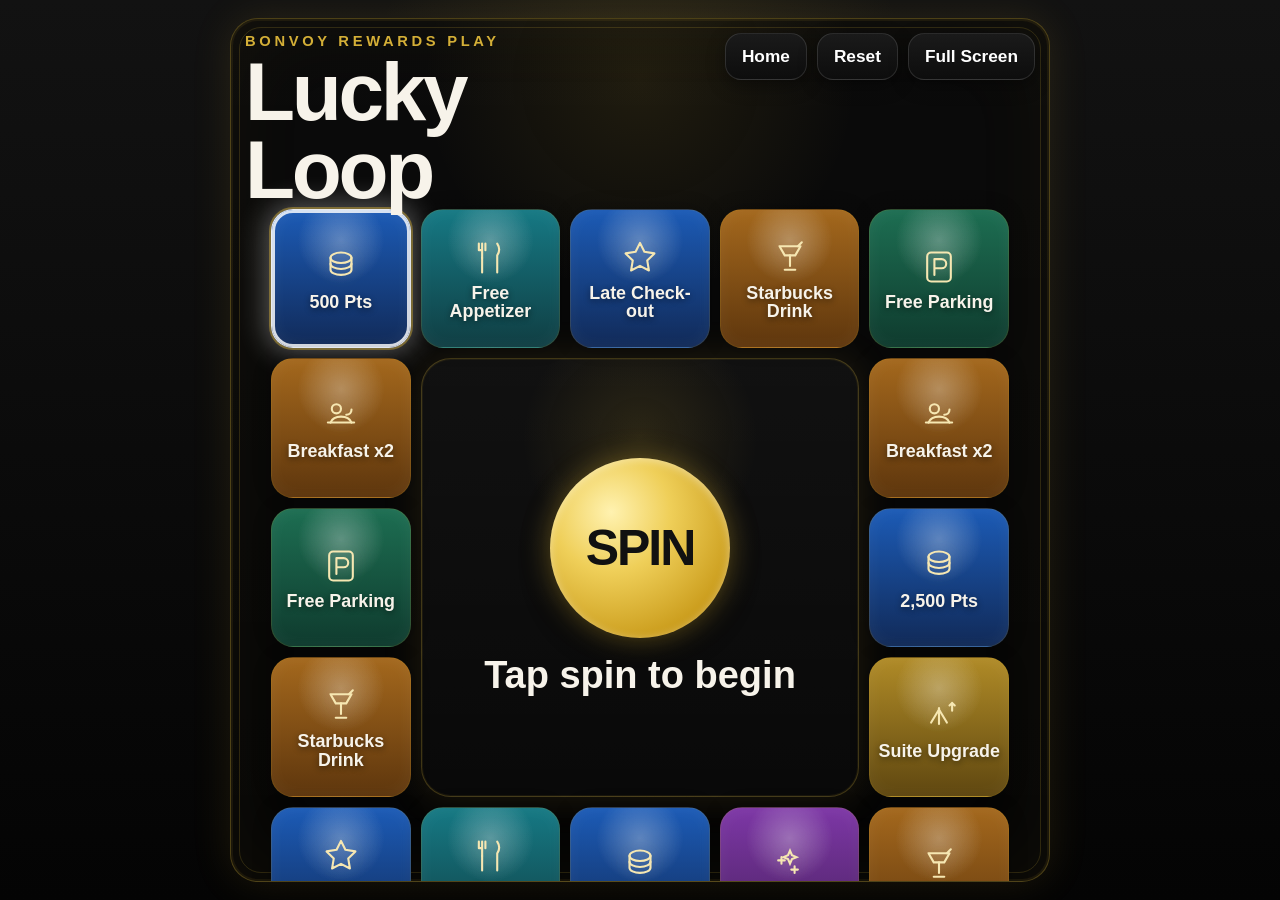
==== commit 266655fd: "Add files via upload" ====
--- a/lucky-loop.html
+++ b/lucky-loop.html
@@ -1,47 +1,10 @@
-<!DOCTYPE html><html lang="en"><head><meta charset="UTF-8"><meta name="viewport" content="width=device-width, initial-scale=1.0"><title>Lucky Loop</title><style>
-:root{--gold:#d4af37;--gold2:#f5df92;--text:#f7f0e6;--muted:#d0c7b6;--line:rgba(212,175,55,.22);}*{box-sizing:border-box}html,body{height:100%;margin:0}body{font-family:Arial,Helvetica,sans-serif;background:radial-gradient(circle at 50% 8%, rgba(212,175,55,.12), transparent 22%),linear-gradient(180deg,#111,#040404);color:var(--text);overflow:hidden}.screen{height:100vh;padding:12px;display:grid;place-items:center}.frame{position:relative;width:min(100%,980px);height:min(calc(100vh - 24px),1600px);padding:14px;border-radius:34px;border:1px solid var(--line);background:linear-gradient(180deg, rgba(18,18,18,.995), rgba(5,5,5,.998));box-shadow:inset 0 0 0 1px rgba(255,255,255,.03), inset 0 0 80px rgba(212,175,55,.05), 0 0 40px rgba(212,175,55,.10);display:grid;grid-template-rows:auto 1fr auto;overflow:hidden}.frame:before{content:'';position:absolute;inset:8px;border-radius:28px;border:1px solid rgba(212,175,55,.10);pointer-events:none}.top{display:flex;justify-content:space-between;gap:10px;align-items:flex-start}.eyebrow{color:var(--gold);font-size:clamp(11px,1vw,15px);letter-spacing:.26em;text-transform:uppercase;font-weight:800}h1{margin:2px 0 0;font-size:clamp(42px,6.6vw,84px);line-height:.92;font-weight:900;letter-spacing:-.04em}.controls{display:flex;gap:10px;flex-wrap:wrap;justify-content:flex-end}.btn{border:1px solid rgba(255,255,255,.12);background:linear-gradient(180deg,#1a1a1a,#0d0d0d);color:#fff;border-radius:16px;padding:12px 16px;font-weight:800;font-size:clamp(14px,1.3vw,21px);cursor:pointer;box-shadow:0 6px 18px rgba(0,0,0,.35)}.main{display:grid;grid-template-rows:auto 1fr auto;gap:12px;align-items:start;min-height:0}.board-wrap{display:grid;place-items:center}.board{width:min(95vw,720px);height:min(95vw,720px);display:grid;grid-template-columns:repeat(5,1fr);grid-template-rows:repeat(5,1fr);gap:10px;position:relative;padding:8px;border-radius:28px;border:1px solid rgba(212,175,55,.18);box-shadow:inset 0 0 0 1px rgba(255,255,255,.03),0 0 28px rgba(212,175,55,.08)}.tile{border-radius:22px;display:grid;place-items:center;text-align:center;padding:8px 6px;font-weight:900;font-size:clamp(15px,2vw,28px);line-height:.96;color:white;box-shadow:inset 0 0 0 1px rgba(255,255,255,.08), 0 0 18px rgba(0,0,0,.4);position:relative;overflow:hidden}.tile:before{content:'';position:absolute;inset:0;background:radial-gradient(circle at 50% 24%, rgba(255,255,255,.18), transparent 32%);opacity:.55}.tile.active{outline:4px solid #fff; outline-offset:-4px; box-shadow:0 0 0 2px rgba(255,255,255,.2) inset, 0 0 28px rgba(255,255,255,.42), 0 0 34px rgba(255,255,255,.4); transform:scale(1.02)}.tile .txt{position:relative;z-index:1;max-width:92%}.center{grid-column:2 / span 3; grid-row:2 / span 3; border-radius:30px; border:1px solid rgba(212,175,55,.16); background:radial-gradient(circle at 50% 20%, rgba(212,175,55,.08), transparent 36%), linear-gradient(180deg,#090909,#030303); box-shadow: inset 0 0 0 1px rgba(255,255,255,.03), 0 0 34px rgba(0,0,0,.4); display:grid; align-content:center; justify-items:center; gap:16px; padding:20px 12px; text-align:center}.center .mini{color:var(--gold);font-weight:800;letter-spacing:.28em;text-transform:uppercase;font-size:clamp(12px,1vw,16px)}.result{font-size:clamp(30px,6vw,72px);font-weight:900;line-height:.92;letter-spacing:-.04em;max-width:92%;text-shadow:0 3px 12px rgba(0,0,0,.45);min-height:1.8em;display:grid;place-items:center}.primary{width:min(24vw,170px);height:min(24vw,170px);min-width:104px;min-height:104px;border:none;border-radius:50%;background:radial-gradient(circle at 34% 30%, #fff2b0 0%, #efcf59 34%, #c99a19 78%, #9a7410 100%);color:#101010;font-size:clamp(20px,4vw,44px);font-weight:900;cursor:pointer;box-shadow:0 0 30px rgba(212,175,55,.55), inset 0 2px 10px rgba(255,255,255,.48), 0 12px 30px rgba(0,0,0,.45)}.primary.stop{background:radial-gradient(circle at 34% 30%, #ffcbc0 0%, #ff6d53 34%, #d22b1d 78%, #8f120d 100%); color:white; box-shadow:0 0 32px rgba(255,73,54,.55), inset 0 2px 10px rgba(255,255,255,.36), 0 12px 30px rgba(0,0,0,.45)}.center-actions{display:flex;gap:10px;flex-wrap:wrap;justify-content:center}.small{border:1px solid rgba(255,255,255,.10);background:#121212;color:#fff;border-radius:14px;padding:10px 14px;font-weight:800;cursor:pointer}.status{text-align:center;color:var(--muted);font-size:clamp(14px,1.5vw,22px)}.footer{display:grid;justify-items:center;gap:10px}.footer img{max-width:min(56vw,430px);width:100%;height:auto}.footer-copy{font-size:clamp(12px,1.1vw,18px);color:#d4ccbf;text-align:center}.overlay{position:absolute;inset:0;background:rgba(0,0,0,.86);display:none;align-items:center;justify-content:center;padding:26px;z-index:50}.overlay.show{display:flex}.overlay-card{width:min(90%,920px);border-radius:34px;border:1px solid rgba(212,175,55,.36);background:radial-gradient(circle at 50% 22%, rgba(212,175,55,.18), transparent 34%),linear-gradient(180deg, rgba(255,255,255,.03), rgba(255,255,255,0)),#080808;box-shadow:0 0 0 1px rgba(212,175,55,.08) inset,0 0 40px rgba(212,175,55,.16);padding:42px 28px;text-align:center}.winner{font-size:clamp(48px,10vw,140px);font-weight:900;line-height:.88;margin:0;letter-spacing:-.04em;text-shadow:0 0 18px rgba(255,245,200,.18)}.congrats{color:var(--gold2);font-size:clamp(24px,3vw,46px);font-weight:900;letter-spacing:.26em;text-transform:uppercase;margin-top:14px}.prize{font-size:clamp(34px,6vw,84px);font-weight:900;line-height:1;margin-top:24px}.returning{color:#ddd5c9;font-size:clamp(18px,2.2vw,30px);margin-top:18px}@media (max-width:760px){.screen{padding:8px}.frame{height:calc(100vh - 16px);padding:10px}.board{gap:8px}.tile{font-size:clamp(13px,2.6vw,20px);border-radius:18px}.center{border-radius:24px}.btn{padding:10px 12px}}</style></head><body><div class="screen"><main class="frame"><section class="top"><div><div class="eyebrow">Bonvoy Rewards Play</div><h1>Lucky Loop</h1></div><div class="controls"><button class="btn" id="homeBtn">Home</button><button class="btn" id="resetBtn">Reset</button><button class="btn" id="fsBtn">Full Screen</button></div></section><section class="main"><div class="board-wrap"><div class="board" id="board"></div></div><div class="footer"><img src="BONVOY_LOGO_2C_REV_RGB.png" alt="Marriott Bonvoy" onerror="this.style.display='none'"><div class="footer-copy" id="footerCopy">Ready to play</div></div></section><div class="overlay" id="overlay"><div class="overlay-card"><h2 class="winner">WINNER</h2><div class="congrats">Congratulations</div><div class="prize" id="overlayPrize">Prize</div><div class="returning" id="overlayReturn">Tap to continue</div></div></div></main></div><script>
-
-const SETTINGS_KEY = 'bonvoyRewardsPlaySettings';
-const PRIZE_CSV = "https://docs.google.com/spreadsheets/d/e/2PACX-1vSghLINBiTIV-kBxQ1W5tHwMFTdJg_8SS5ut_EcagFvcszr0FLLUmV8k5gQUR7YKA/pub?gid=966349411&single=true&output=csv";
-const DEFAULT_SETTINGS = { soundOn: true, randomPath: false, popupSeconds: 8, afterWinAction: 'menu' };
-const DEFAULT_PRIZES = [
-  {label:'500 Points', accent:'blue'}, {label:'1,000 Points', accent:'blue'}, {label:'1,500 Points', accent:'blue'},
-  {label:'2,500 Points', accent:'purple'}, {label:'Free Parking', accent:'teal'}, {label:'Free Appetizer', accent:'amber'},
-  {label:'Starbucks Drink', accent:'amber'}, {label:'Breakfast for 2', accent:'teal'}, {label:'Late Checkout', accent:'gold'},
-  {label:'Gift Shop Snack/Drink', accent:'amber'}, {label:'Bonus Treat', accent:'teal'}, {label:'Room Upgrade', accent:'gold'},
-  {label:'Spin Again', accent:'purple'}, {label:'Spin Again and Win Double', accent:'purple'}
-];
-const ACCENT_COLORS = { blue:'#154fa7', teal:'#0d6a63', purple:'#6e2cb0', amber:'#915112', gold:'#6e5b19', neutral:'#3b3b3b' };
-function loadSettings(){ try{ const raw=localStorage.getItem(SETTINGS_KEY); const parsed=raw?JSON.parse(raw):{}; return {...DEFAULT_SETTINGS, ...parsed, popupSeconds:Math.max(3, Math.min(20, Number(parsed.popupSeconds ?? DEFAULT_SETTINGS.popupSeconds)))}; } catch(e){ return {...DEFAULT_SETTINGS}; } }
-function saveSettings(s){ localStorage.setItem(SETTINGS_KEY, JSON.stringify(s)); }
-function parseCsvLine(line){ const result=[]; let current='', inQuotes=false; for(let i=0;i<line.length;i++){ const ch=line[i], next=line[i+1]; if(ch==='"'){ if(inQuotes && next==='"'){ current+='"'; i++; } else inQuotes=!inQuotes; } else if(ch===',' && !inQuotes){ result.push(current.trim()); current=''; } else current+=ch; } result.push(current.trim()); return result; }
-function normalizeAccent(a){ const k=(a||'').toLowerCase(); return ACCENT_COLORS[k] ? k : 'blue'; }
-async function fetchPrizeRows(){
-  try{
-    const res = await fetch(PRIZE_CSV, {cache:'no-store'}); const text = await res.text();
-    const lines = text.replace(/^\uFEFF/, '').trim().split(/\r?\n/).filter(Boolean); if(!lines.length) throw new Error('empty csv');
-    const headers = parseCsvLine(lines[0]).map(h=>h.toLowerCase());
-    const idx = { active: headers.indexOf('active'), label: headers.indexOf('prize label'), accent: headers.indexOf('accent') };
-    const rows = lines.slice(1).map(parseCsvLine).map(cols => {
-      const active = idx.active >= 0 ? (cols[idx.active] || '').trim().toLowerCase() : 'yes';
-      const label = idx.label >= 0 ? (cols[idx.label] || '').trim() : (cols[0] || '').trim();
-      const accent = idx.accent >= 0 ? normalizeAccent(cols[idx.accent] || '') : 'blue';
-      return {active, label, accent};
-    }).filter(r => r.label && (!r.active || r.active === 'yes' || r.active === 'true' || r.active === '1'));
-    return rows.length ? rows : DEFAULT_PRIZES;
-  }catch(err){ console.warn('Prize feed fallback', err); return DEFAULT_PRIZES; }
-}
-function shortPrizeLabel(label){ const map={ 'Gift Shop Snack/Drink':'Gift Shop', 'Spin Again and Win Double':'Double Win', 'Free Appetizer':'Appetizer', 'Breakfast for 2':'Breakfast', 'Late Checkout':'Late Check-out', 'Starbucks Drink':'Coffee', 'Room Upgrade':'Upgrade', 'Free Parking':'Parking', 'Bonus Treat':'Bonus', 'M Club Access':'M Club' }; return map[label] || label.replace(/^Free\s+/,'').replace(/\s+Points$/,' Pts'); }
-function escapeHtml(s){ return String(s).replace(/[&<>\"]/g, c => ({'&':'&amp;','<':'&lt;','>':'&gt;','"':'&quot;'}[c])); }
-function audioTick(freq=720, dur=.07, vol=.05){ if(!loadSettings().soundOn) return; const Ctx = window.AudioContext || window.webkitAudioContext; if(!Ctx) return; if(!window.__ctx) window.__ctx = new Ctx(); const c = window.__ctx; if(c.state === 'suspended') c.resume().catch(()=>{}); const o=c.createOscillator(), g=c.createGain(); o.type='triangle'; o.frequency.value=freq; g.gain.setValueAtTime(vol, c.currentTime); g.gain.exponentialRampToValueAtTime(0.0001, c.currentTime + dur); o.connect(g); g.connect(c.destination); o.start(); o.stop(c.currentTime + dur); }
-
-const board = document.getElementById('board'), overlay = document.getElementById('overlay'), overlayPrize = document.getElementById('overlayPrize'), overlayReturn = document.getElementById('overlayReturn'), footerCopy=document.getElementById('footerCopy'); const homeBtn=document.getElementById('homeBtn'), resetBtn=document.getElementById('resetBtn'), fsBtn=document.getElementById('fsBtn'); const N=5; const ringIndices=[]; for(let c=0;c<N;c++) ringIndices.push(c); for(let r=1;r<N;r++) ringIndices.push(r*N+(N-1)); for(let c=N-2;c>=0;c--) ringIndices.push((N-1)*N+c); for(let r=N-2;r>=1;r--) ringIndices.push(r*N); const cellToRing = new Map(ringIndices.map((cell,i)=>[cell,i])); let settings=loadSettings(), ringPrizes=[], activePos=0, spinning=false, stopRequested=false, timer=null, speed=120, stopCountdown=0, lastPrize='', overlayInterval=null;
-function buildBoard(){ board.innerHTML=''; for(let cell=0; cell<N*N; cell++){ const r=Math.floor(cell/N), c=cell%N, center=(r>=1&&r<=3&&c>=1&&c<=3); if(center && r===1 && c===1){ const centerEl=document.createElement('div'); centerEl.className='center'; centerEl.style.gridColumn='2 / span 3'; centerEl.style.gridRow='2 / span 3'; centerEl.innerHTML='<div class="mini">Lucky Loop</div><div class="result" id="resultText">Tap spin to begin</div><button class="primary" id="spinMain">SPIN</button><div class="status" id="statusText"></div><div class="center-actions"><button class="small" id="resetMini">Reset</button><button class="small" id="homeMini">Home</button></div>'; board.appendChild(centerEl);} if(center) continue; const tile=document.createElement('div'); tile.className='tile'; tile.innerHTML='<div class="txt"></div>'; tile.dataset.cell=cell; board.appendChild(tile); } document.getElementById('spinMain').addEventListener('click', onMain); document.getElementById('resetMini').addEventListener('click', resetGame); document.getElementById('homeMini').addEventListener('click', ()=>location.href='index.html'); updateCenter(); }
-function tiles(){ return Array.from(board.querySelectorAll('.tile')); } function colorForAccent(a){ return ACCENT_COLORS[a] || ACCENT_COLORS.blue; } function renderTiles(){ tiles().forEach(t=>{ const ringPos=cellToRing.get(Number(t.dataset.cell)); const p=ringPrizes[ringPos]; t.style.background=colorForAccent(p?.accent||'blue'); t.querySelector('.txt').innerHTML=escapeHtml(shortPrizeLabel(p?.label||'')).replace(/ /g,'<br>'); t.classList.toggle('active', ringPos===activePos && spinning); }); }
-function updateCenter(){ const result=document.getElementById('resultText'), btn=document.getElementById('spinMain'), status=document.getElementById('statusText'); if(!result||!btn||!status) return; if(spinning){ result.textContent=''; btn.textContent='STOP'; btn.classList.add('stop'); status.textContent=''; } else { btn.textContent='SPIN'; btn.classList.remove('stop'); result.textContent=lastPrize || 'Tap spin to begin'; status.textContent = settings.afterWinAction==='menu' ? 'Popup '+settings.popupSeconds+'s · returns to menu' : 'Popup '+settings.popupSeconds+'s · returns to game'; } footerCopy.textContent = spinning ? 'Loop in motion' : 'Ready to play'; renderTiles(); }
-function onMain(){ if(!spinning) startSpin(); else requestStop(); } function startSpin(){ if(spinning) return; settings=loadSettings(); spinning=true; stopRequested=false; stopCountdown=0; speed=settings.randomPath?110:95; lastPrize=''; updateCenter(); step(); } function requestStop(){ stopRequested=true; stopCountdown=4; }
-function step(){ activePos = settings.randomPath ? (()=>{ let n=Math.floor(Math.random()*ringPrizes.length); if(n===activePos) n=(n+1)%ringPrizes.length; return n; })() : (activePos+1)%ringPrizes.length; audioTick(650 + (activePos%5)*70,.05,.04); if(stopRequested){ speed=Math.min(390, speed+70); stopCountdown--; } updateCenter(); if(stopRequested && stopCountdown<=0){ spinning=false; stopRequested=false; lastPrize=ringPrizes[activePos].label; updateCenter(); showWinner(lastPrize); return; } timer=setTimeout(step, speed); }
-function showWinner(prize){ overlayPrize.textContent = prize; overlay.classList.add('show'); let secs = settings.popupSeconds; overlayReturn.textContent = settings.afterWinAction==='menu' ? 'Returning to menu in '+secs+'s' : 'Returning to game in '+secs+'s'; if(overlayInterval) clearInterval(overlayInterval); overlayInterval=setInterval(()=>{ secs--; overlayReturn.textContent = settings.afterWinAction==='menu' ? 'Returning to menu in '+secs+'s' : 'Returning to game in '+secs+'s'; if(secs<=0){ clearInterval(overlayInterval); overlay.classList.remove('show'); if(settings.afterWinAction==='menu') location.href='index.html'; else resetForNext(); } },1000); }
-function resetForNext(){ lastPrize=''; footerCopy.textContent='Ready for next guest'; updateCenter(); } function resetGame(){ if(timer) clearTimeout(timer); if(overlayInterval) clearInterval(overlayInterval); overlay.classList.remove('show'); spinning=false; stopRequested=false; activePos=0; speed=120; lastPrize=''; updateCenter(); } overlay.addEventListener('click', ()=>{ if(overlayInterval) clearInterval(overlayInterval); overlay.classList.remove('show'); if(loadSettings().afterWinAction==='menu') location.href='index.html'; else resetForNext(); }); homeBtn.addEventListener('click', ()=>location.href='index.html'); resetBtn.addEventListener('click', resetGame); fsBtn.addEventListener('click', ()=>{ if(!document.fullscreenElement) document.documentElement.requestFullscreen().catch(()=>{}); else document.exitFullscreen().catch(()=>{}); });
-(async function(){ const prizes = await fetchPrizeRows(); ringPrizes = prizes.slice(0, ringIndices.length); while(ringPrizes.length<ringIndices.length) ringPrizes.push(prizes[ringPrizes.length % prizes.length]); buildBoard(); renderTiles(); })();
-</script></body></html>+<!DOCTYPE html>
+<html lang="en"><head><meta charset="UTF-8"><meta name="viewport" content="width=device-width, initial-scale=1.0"><title>Lucky Loop</title>
+<style>
+:root{--gold:#d4af37;--gold2:#f1df93;--text:#f7f3ea;--muted:#d0c7b7}*{box-sizing:border-box}html,body{height:100%;margin:0}body{font-family:Arial,Helvetica,sans-serif;color:var(--text);background:radial-gradient(circle at 50% 10%, rgba(212,175,55,.14), transparent 26%),linear-gradient(180deg,#121212 0%,#040404 100%);overflow:hidden}.screen{min-height:100%;padding:10px;display:grid;place-items:center}.frame{width:min(96vw,820px);height:min(96vh,1480px);border-radius:28px;border:1px solid rgba(212,175,55,.34);box-shadow:0 0 0 2px rgba(212,175,55,.08) inset,0 0 40px rgba(212,175,55,.12),inset 0 0 90px rgba(212,175,55,.05);background:radial-gradient(circle at 50% 7%, rgba(212,175,55,.11), transparent 24%),linear-gradient(180deg, rgba(255,255,255,.02), rgba(255,255,255,0)),#060606;position:relative;overflow:hidden;padding:14px 14px 18px;display:grid;grid-template-rows:auto 1fr auto}.frame:before{content:'';position:absolute;inset:8px;border-radius:22px;border:1px solid rgba(212,175,55,.18);pointer-events:none}.top{display:flex;justify-content:space-between;align-items:flex-start;gap:12px;z-index:2}.eyebrow{color:var(--gold);font-weight:800;letter-spacing:.25em;text-transform:uppercase;font-size:clamp(12px,1.15vw,18px);margin-bottom:4px}.title{margin:0;line-height:.95;letter-spacing:-.04em;font-size:clamp(44px,6.4vw,84px);font-weight:900}.controls{display:flex;gap:10px;flex-wrap:wrap;justify-content:flex-end}.btn{border:1px solid rgba(255,255,255,.12);background:linear-gradient(180deg,#1a1a1a,#0d0d0d);color:#fff;border-radius:16px;padding:12px 16px;font-weight:800;font-size:clamp(14px,1.35vw,22px);cursor:pointer;box-shadow:0 6px 18px rgba(0,0,0,.35)}.main{display:grid;grid-template-rows:1fr auto;align-items:center;justify-items:center;gap:10px}.board{width:min(92vw,82vh);height:min(92vw,82vh);display:grid;grid-template-columns:repeat(5,1fr);grid-template-rows:repeat(5,1fr);gap:10px}.tile{position:relative;border-radius:22px;overflow:hidden;border:1px solid rgba(212,175,55,.16);box-shadow:inset 0 0 18px rgba(255,255,255,.05),0 0 18px rgba(0,0,0,.28);padding:8px;display:grid;place-items:center;text-align:center}.tile:before{content:'';position:absolute;inset:0;background:radial-gradient(circle at 50% 22%, rgba(255,255,255,.16), transparent 34%);pointer-events:none}.tile .inner{display:grid;justify-items:center;align-content:center;gap:5px;position:relative;z-index:2}.tile .icon{width:42px;height:42px;color:#f6e7b2;filter:drop-shadow(0 0 10px rgba(246,231,178,.15))}.tile .label{font-weight:900;line-height:1.02;font-size:clamp(11px,1.4vw,18px);text-shadow:0 2px 6px rgba(0,0,0,.48)}.tile.active{border-color:rgba(255,255,255,.9);box-shadow:0 0 0 3px rgba(255,255,255,.82) inset,0 0 0 2px rgba(212,175,55,.45),0 0 28px 6px rgba(255,255,255,.32),inset 0 0 18px rgba(255,255,255,.08),0 0 18px rgba(0,0,0,.28);animation:pulse .85s infinite}@keyframes pulse{0%,100%{transform:scale(1)}50%{transform:scale(1.03)}}.center{grid-column:2/span 3;grid-row:2/span 3;border-radius:30px;display:grid;place-items:center;text-align:center;padding:10px;background:radial-gradient(circle at 50% 18%, rgba(212,175,55,.14), transparent 28%), linear-gradient(180deg, rgba(255,255,255,.03), rgba(255,255,255,0)), #090909;border:1px solid rgba(212,175,55,.28);box-shadow:0 0 0 1px rgba(212,175,55,.08) inset,0 0 40px rgba(212,175,55,.12)}.action-btn{width:min(26vw,180px);height:min(26vw,180px);min-width:120px;min-height:120px;border:none;border-radius:50%;font-size:clamp(28px,4vw,50px);font-weight:900;letter-spacing:-.04em;cursor:pointer;color:#111;background:radial-gradient(circle at 34% 30%, #fff2b0 0%, #efcf59 34%, #c99a19 78%, #9a7410 100%);box-shadow:0 0 28px rgba(212,175,55,.42), inset 0 2px 10px rgba(255,255,255,.45), 0 10px 30px rgba(0,0,0,.45)}.action-btn.stop{background:radial-gradient(circle at 34% 30%, #ffb8b8 0%, #ef6464 34%, #ad2727 78%, #621010 100%);color:#fff;box-shadow:0 0 28px rgba(220,80,80,.34), inset 0 2px 10px rgba(255,255,255,.25), 0 10px 30px rgba(0,0,0,.45)}.status{text-align:center}.mini{color:var(--gold);font-weight:800;letter-spacing:.28em;text-transform:uppercase;font-size:clamp(11px,1vw,16px);margin-bottom:4px}.headline{font-size:clamp(34px,5.7vw,74px);font-weight:900;line-height:.92;margin:0 12px;text-shadow:0 3px 12px rgba(0,0,0,.45)}.sub{color:var(--muted);font-size:clamp(15px,1.8vw,26px);margin-top:10px}.footer{display:grid;justify-items:center;gap:10px;padding-bottom:2px}.footer img{max-width:min(60vw,420px);width:100%;height:auto;opacity:.96}.footer-note{font-size:clamp(12px,1.15vw,18px);color:#d6d0c3;text-align:center}.overlay{position:absolute;inset:0;background:rgba(0,0,0,.86);display:none;align-items:center;justify-content:center;padding:28px;z-index:40}.overlay.show{display:flex}.overlay-card{width:min(90%, 920px);border-radius:34px;border:1px solid rgba(212,175,55,.36);background:radial-gradient(circle at 50% 22%, rgba(212,175,55,.18), transparent 34%), linear-gradient(180deg, rgba(255,255,255,.03), rgba(255,255,255,0)), #080808;box-shadow:0 0 0 1px rgba(212,175,55,.08) inset,0 0 40px rgba(212,175,55,.16);padding:42px 28px;text-align:center;position:relative;overflow:hidden}.overlay-icon{width:92px;height:92px;margin:0 auto 18px;color:var(--gold2)}.winner{font-size:clamp(48px,10vw,142px);font-weight:900;line-height:.88;margin:0;letter-spacing:-.04em;text-shadow:0 0 18px rgba(255,245,200,.18)}.congrats{color:var(--gold2);font-size:clamp(24px,3.1vw,48px);font-weight:900;letter-spacing:.26em;text-transform:uppercase;margin-top:14px}.prize{font-size:clamp(34px,6vw,84px);font-weight:900;line-height:1;margin-top:24px}.returning{color:#ddd5c9;font-size:clamp(18px,2.2vw,30px);margin-top:18px}.confetti-wrap{position:absolute;inset:0;pointer-events:none;overflow:hidden;z-index:100}.confetti{position:absolute;top:-20px;width:10px;height:18px;border-radius:3px;opacity:.9;animation:fall linear forwards}@keyframes fall{to{transform:translateY(120vh) rotate(720deg);opacity:.92}}.accent-blue{background:radial-gradient(circle at 50% 22%, rgba(255,255,255,.16), transparent 34%),linear-gradient(180deg,#1c5bb6,#112a58)}.accent-teal{background:radial-gradient(circle at 50% 22%, rgba(255,255,255,.16), transparent 34%),linear-gradient(180deg,#167984,#103e43)}.accent-amber{background:radial-gradient(circle at 50% 22%, rgba(255,255,255,.16), transparent 34%),linear-gradient(180deg,#a4681d,#5e360d)}.accent-plum{background:radial-gradient(circle at 50% 22%, rgba(255,255,255,.16), transparent 34%),linear-gradient(180deg,#7d37a6,#48215e)}.accent-emerald{background:radial-gradient(circle at 50% 22%, rgba(255,255,255,.16), transparent 34%),linear-gradient(180deg,#1d6e52,#0f3b2e)}.accent-gold{background:radial-gradient(circle at 50% 22%, rgba(255,255,255,.16), transparent 34%),linear-gradient(180deg,#b08b27,#5f4710)} svg{width:100%;height:100%}
+</style></head><body>
+<div class="screen"><div class="frame"><div class="top"><div><div class="eyebrow">Bonvoy Rewards Play</div><h1 class="title">Lucky<br>Loop</h1></div><div class="controls"><button class="btn" id="homeBtn">Home</button><button class="btn" id="resetBtn">Reset</button><button class="btn" id="fsBtn">Full Screen</button></div></div><div class="main"><div id="board" class="board"></div><div class="status"><div class="mini">Lucky Loop</div><div id="headline" class="headline">Tap spin to begin</div><div id="sub" class="sub">Stop the loop to reveal the prize</div></div></div><div class="footer"><img src="BONVOY_LOGO_2C_REV_RGB.png" alt="Marriott Bonvoy"><div id="footerNote" class="footer-note">Ready to play</div></div><div id="overlay" class="overlay"><div class="overlay-card"><div id="overlayIcon" class="overlay-icon"></div><h2 class="winner">WINNER</h2><div class="congrats">Congratulations</div><div id="overlayPrize" class="prize">Prize</div><div class="returning" data-return-text>Returning in 6s</div></div></div></div></div>
+<script>
+const PRIZE_CSV="https://docs.google.com/spreadsheets/d/e/2PACX-1vSghLINBiTIV-kBxQ1W5tHwMFTdJg_8SS5ut_EcagFvcszr0FLLUmV8k5gQUR7YKA/pub?gid=966349411&single=true&output=csv";const SETTINGS_KEY='bonvoyRewardsPlaySettingsV2';const DEFAULT_SETTINGS={soundOn:true,popupSeconds:6,afterWinAction:'menu',luckyLoopRandomPath:false};function getSettings(){try{return Object.assign({},DEFAULT_SETTINGS,JSON.parse(localStorage.getItem(SETTINGS_KEY)||'{}'))}catch{return {...DEFAULT_SETTINGS}}}function parseCsvLine(line){const r=[];let c='',q=false;for(let i=0;i<line.length;i++){const ch=line[i],n=line[i+1];if(ch==='"'){if(q&&n==='"'){c+='"';i++}else q=!q}else if(ch===','&&!q){r.push(c.trim());c=''}else c+=ch}r.push(c.trim());return r}function normalize(s){return String(s||'').trim().toLowerCase()}function shortenPrize(label){return String(label).replace(/\bPoints\b/ig,'Pts').replace(/\bBreakfast for Two\b/ig,'Breakfast x2').replace(/\bGift Shop Snack\/Drink\b/ig,'Gift Shop').replace(/\bLate Checkout\b/ig,'Late Check-out').replace(/\s+/g,' ').trim()}function inferIconKey(label){const s=normalize(label);if(s.includes('point'))return'points';if(s.includes('appetizer')||s.includes('dining')||s.includes('dessert'))return'dining';if(s.includes('drink')||s.includes('voucher')||s.includes('bar'))return'drink';if(s.includes('coffee')||s.includes('starbucks'))return'coffee';if(s.includes('breakfast'))return'breakfast';if(s.includes('parking'))return'parking';if(s.includes('club'))return'mclub';if(s.includes('upgrade')||s.includes('suite'))return'upgrade';if(s.includes('gift')||s.includes('snack box'))return'gift';if(s.includes('spin again')||s.includes('double'))return'bonus';if(s.includes('surprise')||s.includes('mystery'))return'surprise';return'star'}function inferAccent(label){const s=normalize(label);if(s.includes('point'))return'blue';if(s.includes('appetizer')||s.includes('dining'))return'teal';if(s.includes('drink')||s.includes('coffee')||s.includes('breakfast')||s.includes('dessert'))return'amber';if(s.includes('parking'))return'emerald';if(s.includes('club')||s.includes('upgrade')||s.includes('suite'))return'gold';if(s.includes('spin again')||s.includes('double'))return'plum';return'blue'}async function loadPrizeMaster(){const fb=['500 Points','Free Appetizer','Late Checkout','Starbucks Drink','Free Parking','Breakfast for Two','2,500 Points','Suite Upgrade','Gift Shop Snack/Drink','Spin Again'].map(label=>({label,short:shortenPrize(label),icon:inferIconKey(label),accent:inferAccent(label)}));try{const res=await fetch(PRIZE_CSV,{cache:'no-store'});const txt=await res.text();const lines=txt.replace(/^\uFEFF/,'').trim().split(/\r?\n/).filter(Boolean);if(!lines.length)return fb;const headers=parseCsvLine(lines[0]).map(normalize);const iActive=headers.indexOf('active'),iLabel=headers.indexOf('prize label');const out=[];for(const line of lines.slice(1)){const cols=parseCsvLine(line);const active=iActive>=0?normalize(cols[iActive]):'yes';const label=(cols[iLabel>=0?iLabel:1]||cols[0]||'').trim();if(!label)continue;if(iActive>=0&&!['yes','true','1','y'].includes(active))continue;out.push({label,short:shortenPrize(label),icon:inferIconKey(label),accent:inferAccent(label)})}return out.length?out:fb}catch{return fb}}function fullScreenToggle(){if(!document.fullscreenElement)document.documentElement.requestFullscreen().catch(()=>{});else document.exitFullscreen().catch(()=>{})}function iconSvg(key){const common='viewBox="0 0 64 64" aria-hidden="true"';const i={points:`<svg ${common}><g fill="none" stroke="currentColor" stroke-width="3.2" stroke-linecap="round" stroke-linejoin="round"><ellipse cx="32" cy="18" rx="16" ry="8"/><path d="M16 18v18c0 4.4 7.2 8 16 8s16-3.6 16-8V18"/><path d="M16 27c0 4.4 7.2 8 16 8s16-3.6 16-8"/></g></svg>`,star:`<svg ${common}><path fill="none" stroke="currentColor" stroke-width="3.2" stroke-linejoin="round" d="M32 9l6.7 13.6L54 25l-11 10.7 2.6 15.3L32 44l-13.6 7 2.6-15.3L10 25l15.3-2.4z"/></svg>`,gift:`<svg ${common}><g fill="none" stroke="currentColor" stroke-width="3.2" stroke-linecap="round" stroke-linejoin="round"><rect x="12" y="24" width="40" height="26" rx="4"/><path d="M32 24v26M12 33h40"/><path d="M32 24s-11-2-11-8c0-3 2.4-5 5.4-5 4.2 0 5.6 5.2 5.6 5.2S33.4 11 37.6 11C40.6 11 43 13 43 16c0 6-11 8-11 8z"/></g></svg>`,surprise:`<svg ${common}><g fill="none" stroke="currentColor" stroke-width="3.2" stroke-linecap="round"><path d="M32 11v14M32 39v14M11 32h14M39 32h14"/><path d="M18 18l6 6M40 40l6 6M46 18l-6 6M24 40l-6 6"/></g></svg>`,dining:`<svg ${common}><g fill="none" stroke="currentColor" stroke-width="3.2" stroke-linecap="round" stroke-linejoin="round"><path d="M20 10v22M15 10v10M20 20h-5M25 10v10"/><path d="M43 10c4 6 4 12 0 18v26"/><path d="M20 32v22"/></g></svg>`,drink:`<svg ${common}><g fill="none" stroke="currentColor" stroke-width="3.2" stroke-linecap="round" stroke-linejoin="round"><path d="M16 14h32l-8 14H24z"/><path d="M32 28v16"/><path d="M24 50h16"/><path d="M44 14l6-6"/></g></svg>`,coffee:`<svg ${common}><g fill="none" stroke="currentColor" stroke-width="3.2" stroke-linecap="round" stroke-linejoin="round"><path d="M16 22h26v14a10 10 0 0 1-10 10H26a10 10 0 0 1-10-10z"/><path d="M42 25h4a7 7 0 0 1 0 14h-4"/><path d="M22 12c0 4 4 4 4 8M30 12c0 4 4 4 4 8"/></g></svg>`,breakfast:`<svg ${common}><g fill="none" stroke="currentColor" stroke-width="3.2" stroke-linecap="round" stroke-linejoin="round"><path d="M16 42c5-12 27-12 32 0"/><path d="M12 42h40"/><path d="M25 28a7 7 0 1 1 0-14 7 7 0 0 1 0 14z"/><path d="M40 30c5 0 8-3.4 8-8"/></g></svg>`,parking:`<svg ${common}><g fill="none" stroke="currentColor" stroke-width="3.2" stroke-linecap="round" stroke-linejoin="round"><rect x="14" y="10" width="36" height="44" rx="6"/><path d="M25 44V20h11a7 7 0 0 1 0 14H25"/></g></svg>`,mclub:`<svg ${common}><path fill="none" stroke="currentColor" stroke-width="3.2" stroke-linecap="round" stroke-linejoin="round" d="M12 46h40l-4-24-12 10-8-14-8 14-8-10z"/></svg>`,upgrade:`<svg ${common}><g fill="none" stroke="currentColor" stroke-width="3.2" stroke-linecap="round" stroke-linejoin="round"><path d="M20 42l12-20 12 20"/><path d="M32 20v24"/><path d="M48 16l4-4m0 0l4 4m-4-4v12"/></g></svg>`,bonus:`<svg ${common}><g fill="none" stroke="currentColor" stroke-width="3.2" stroke-linecap="round"><path d="M19 20v10M14 25h10M39 34v10M34 39h10"/><path d="M32 10l3 7 7 3-7 3-3 7-3-7-7-3 7-3z"/></g></svg>`};return i[key]||i.star}function confettiBurst(target){const wrap=document.createElement('div');wrap.className='confetti-wrap';for(let i=0;i<80;i++){const p=document.createElement('span');p.className='confetti';p.style.left=Math.random()*100+'%';p.style.animationDelay=(Math.random()*.35)+'s';p.style.animationDuration=(1.8+Math.random()*1.1)+'s';p.style.background=['#d4af37','#f1df93','#b07a1c','#1d5e90','#1f766a','#7b38a3'][Math.floor(Math.random()*6)];wrap.appendChild(p)}target.appendChild(wrap);setTimeout(()=>wrap.remove(),3400)}function scheduleAfterWin(closeFn){const s=getSettings();let r=Math.max(1,Number(s.popupSeconds)||6);const el=document.querySelector('[data-return-text]');if(el)el.textContent=`${s.afterWinAction==='menu'?'Returning to menu':'Returning to game'} in ${r}s`;const t=setInterval(()=>{r--;if(r<=0){clearInterval(t);closeFn()}else if(el)el.textContent=`${s.afterWinAction==='menu'?'Returning to menu':'Returning to game'} in ${r}s`},1000);return t}
+const N=5;const ring=[];for(let c=0;c<N;c++)ring.push(c);for(let r=1;r<N;r++)ring.push(r*N+N-1);for(let c=N-2;c>=0;c--)ring.push((N-1)*N+c);for(let r=N-2;r>=1;r--)ring.push(r*N);let prizes=[],ringPrizes=[],active=0,spinning=false,stopRequested=false,speed=120,stopCountdown=0,spinTimer=null,winTimer=null;const board=document.getElementById('board'),headline=document.getElementById('headline'),sub=document.getElementById('sub'),footerNote=document.getElementById('footerNote'),overlay=document.getElementById('overlay'),overlayIcon=document.getElementById('overlayIcon'),overlayPrize=document.getElementById('overlayPrize');const tiles=new Map();function renderBoard(){board.innerHTML='';tiles.clear();for(let i=0;i<25;i++){const r=Math.floor(i/5),c=i%5,inCenter=r>=1&&r<=3&&c>=1&&c<=3;if(inCenter&&r===1&&c===1){const center=document.createElement('div');center.className='center';center.innerHTML='<div><button id="actionBtn" class="action-btn">SPIN</button><div style="margin-top:16px;font-size:clamp(22px,3vw,38px);font-weight:900" id="centerStatus">Tap spin to begin</div></div>';board.appendChild(center);continue}if(inCenter)continue;const p=ringPrizes[ring.indexOf(i)]||{label:'Prize',icon:'star',accent:'blue',short:'Prize'};const tile=document.createElement('div');tile.className='tile accent-'+p.accent;tile.innerHTML='<div class="inner"><div class="icon">'+iconSvg(p.icon)+'</div><div class="label">'+(p.short||shortenPrize(p.label))+'</div></div>';board.appendChild(tile);tiles.set(i,tile)}bindCenter();updateActive()}function bindCenter(){const btn=document.getElementById('actionBtn'),status=document.getElementById('centerStatus');if(!btn)return;btn.textContent=spinning?'STOP':'SPIN';btn.classList.toggle('stop',spinning);status.textContent=spinning?'':'Tap spin to begin';btn.onclick=()=>spinning?requestStop():startSpin()}function updateActive(){tiles.forEach((el,cell)=>el.classList.toggle('active',ring[active]===cell))}function setTexts(h,s,f){headline.textContent=h;sub.textContent=s;footerNote.textContent=f}function clearSpin(){if(spinTimer)clearTimeout(spinTimer);spinTimer=null}function step(){const settings=getSettings();active=settings.luckyLoopRandomPath?(()=>{let n=Math.floor(Math.random()*ring.length);if(n===active)n=(n+1)%ring.length;return n})():(active+1)%ring.length;updateActive();if(stopRequested){stopCountdown--;speed=Math.min(420,speed+75);if(stopCountdown<=0){spinning=false;stopRequested=false;clearSpin();bindCenter();showWinner(ringPrizes[active]);return}}else speed=Math.max(settings.luckyLoopRandomPath?95:60,speed-6);spinTimer=setTimeout(step,speed)}function startSpin(){if(spinning)return;spinning=true;stopRequested=false;speed=110;setTexts('Spinning…','Good luck','Loop in motion');bindCenter();clearSpin();spinTimer=setTimeout(step,speed)}function requestStop(){if(!spinning||stopRequested)return;stopRequested=true;stopCountdown=4;setTexts('Stopping…','Landing the prize','Loop slowing down');bindCenter()}function showWinner(prize){overlayIcon.innerHTML=iconSvg(prize.icon);overlayPrize.textContent=prize.label;overlay.classList.add('show');confettiBurst(overlay.querySelector('.overlay-card'));setTexts(prize.label,'Winner selected','Tap anywhere to continue');if(winTimer)clearInterval(winTimer);winTimer=scheduleAfterWin(closeWinner)}function closeWinner(){if(winTimer)clearInterval(winTimer);overlay.classList.remove('show');if(getSettings().afterWinAction==='menu')location.href='index.html';else resetGame()}function resetGame(){clearSpin();spinning=false;stopRequested=false;active=0;setTexts('Tap spin to begin','Stop the loop to reveal the prize','Ready to play');renderBoard()}document.getElementById('homeBtn').onclick=()=>location.href='index.html';document.getElementById('resetBtn').onclick=resetGame;document.getElementById('fsBtn').onclick=fullScreenToggle;overlay.onclick=closeWinner;(async()=>{prizes=await loadPrizeMaster();ringPrizes=prizes.slice(0,ring.length);while(ringPrizes.length<ring.length)ringPrizes.push(prizes[ringPrizes.length%prizes.length]);renderBoard()})();
+</script></body></html>
